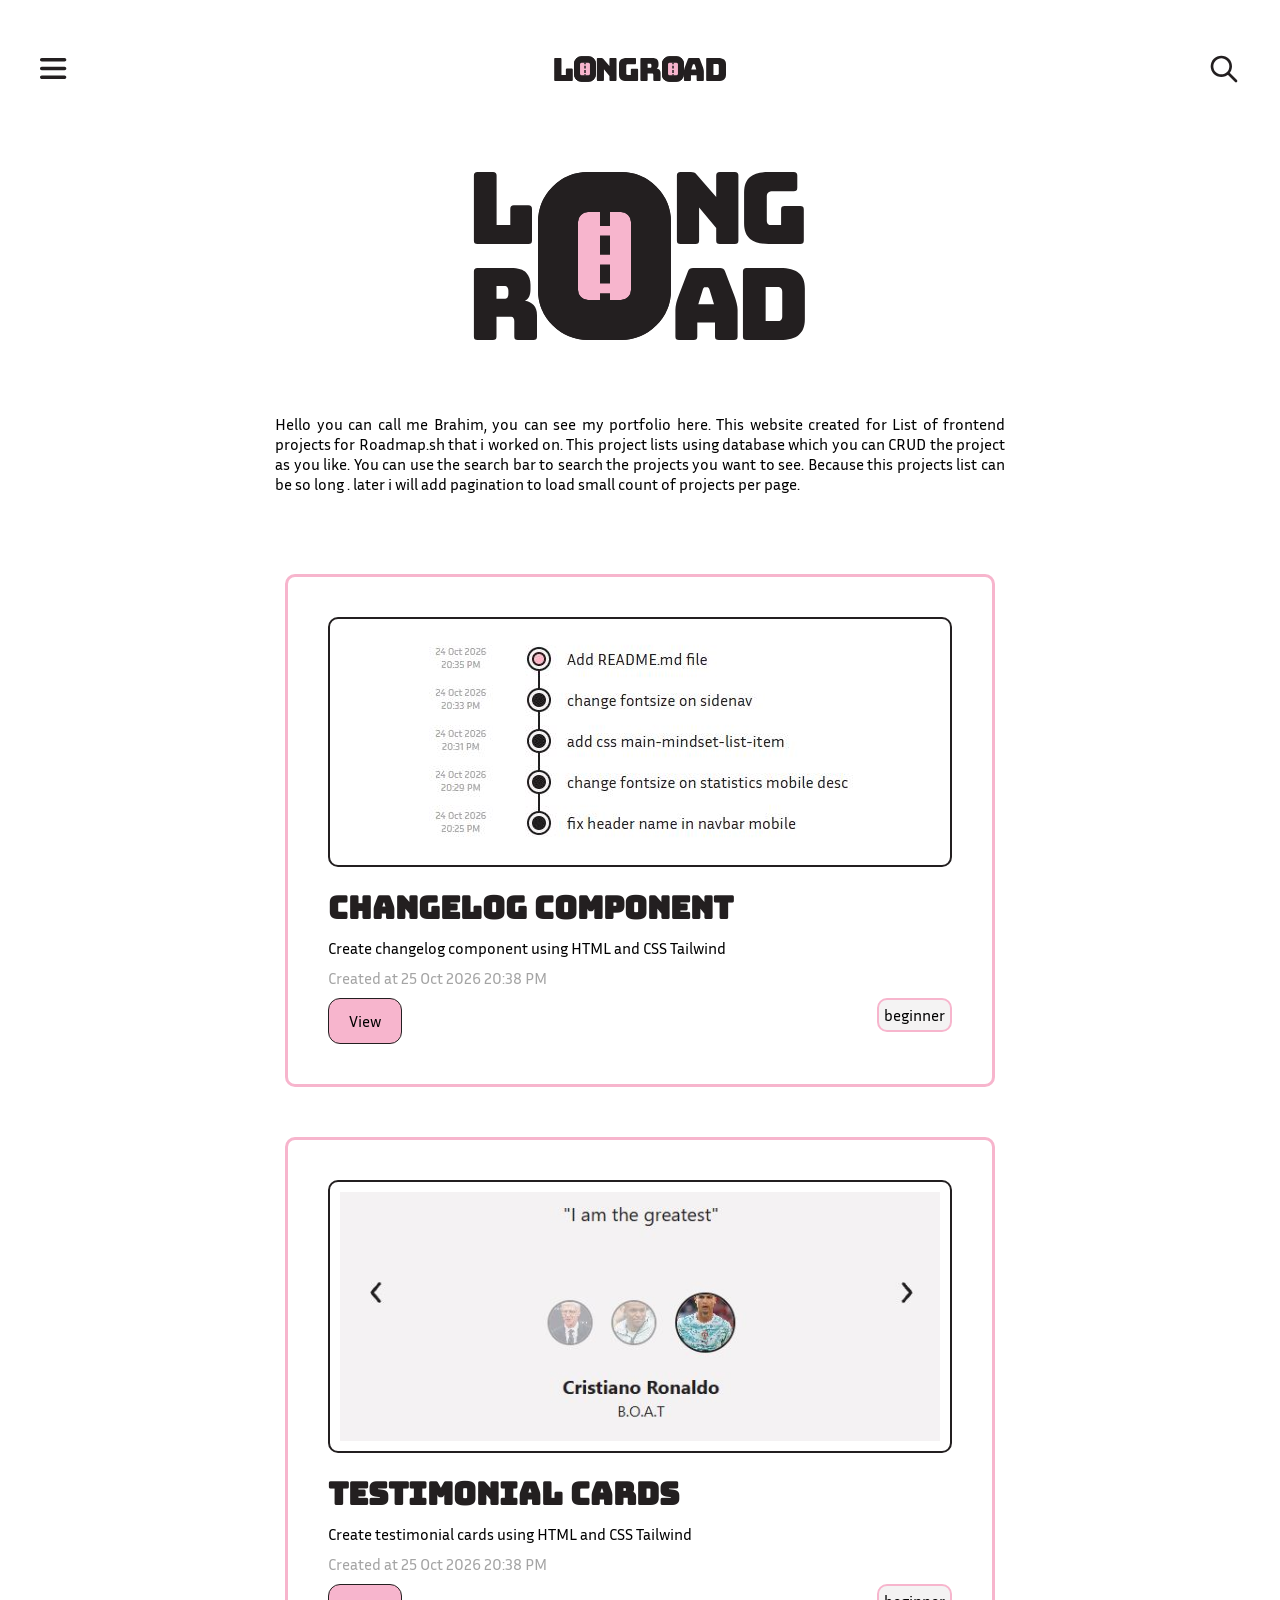
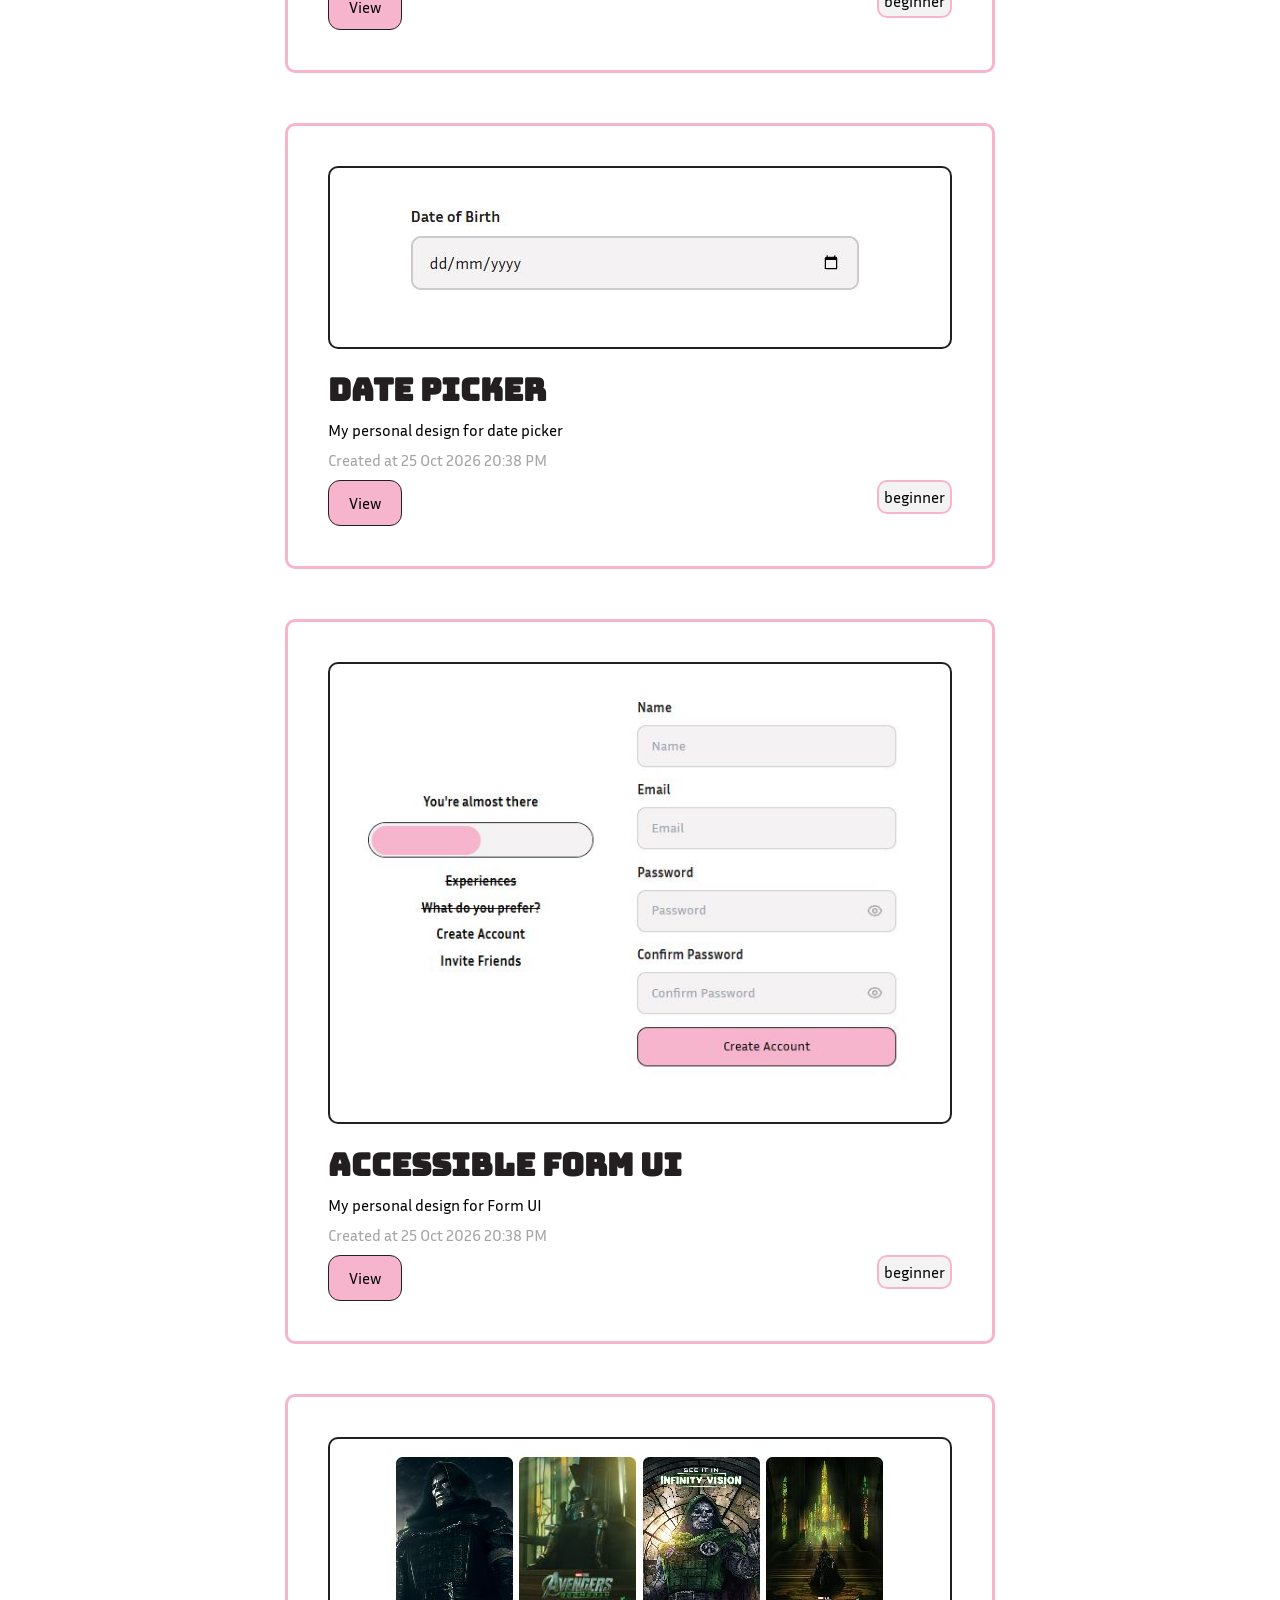
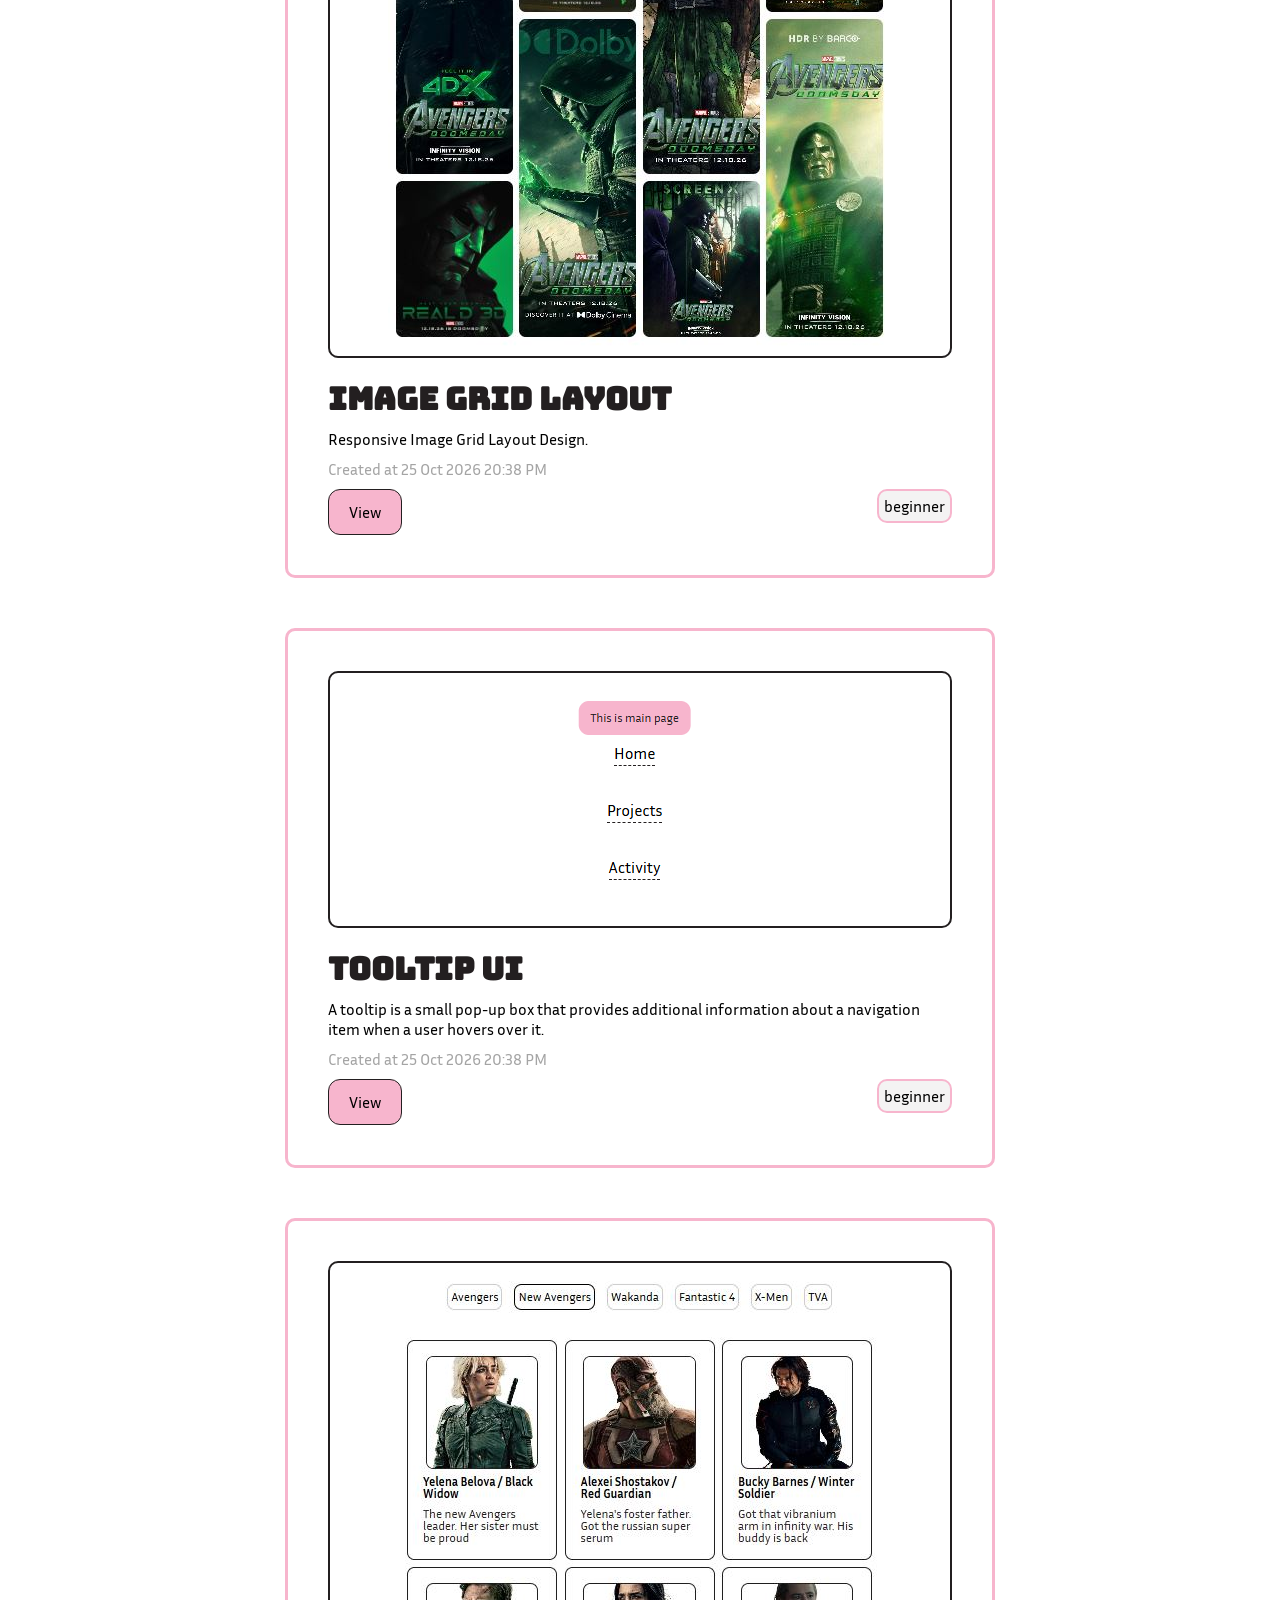
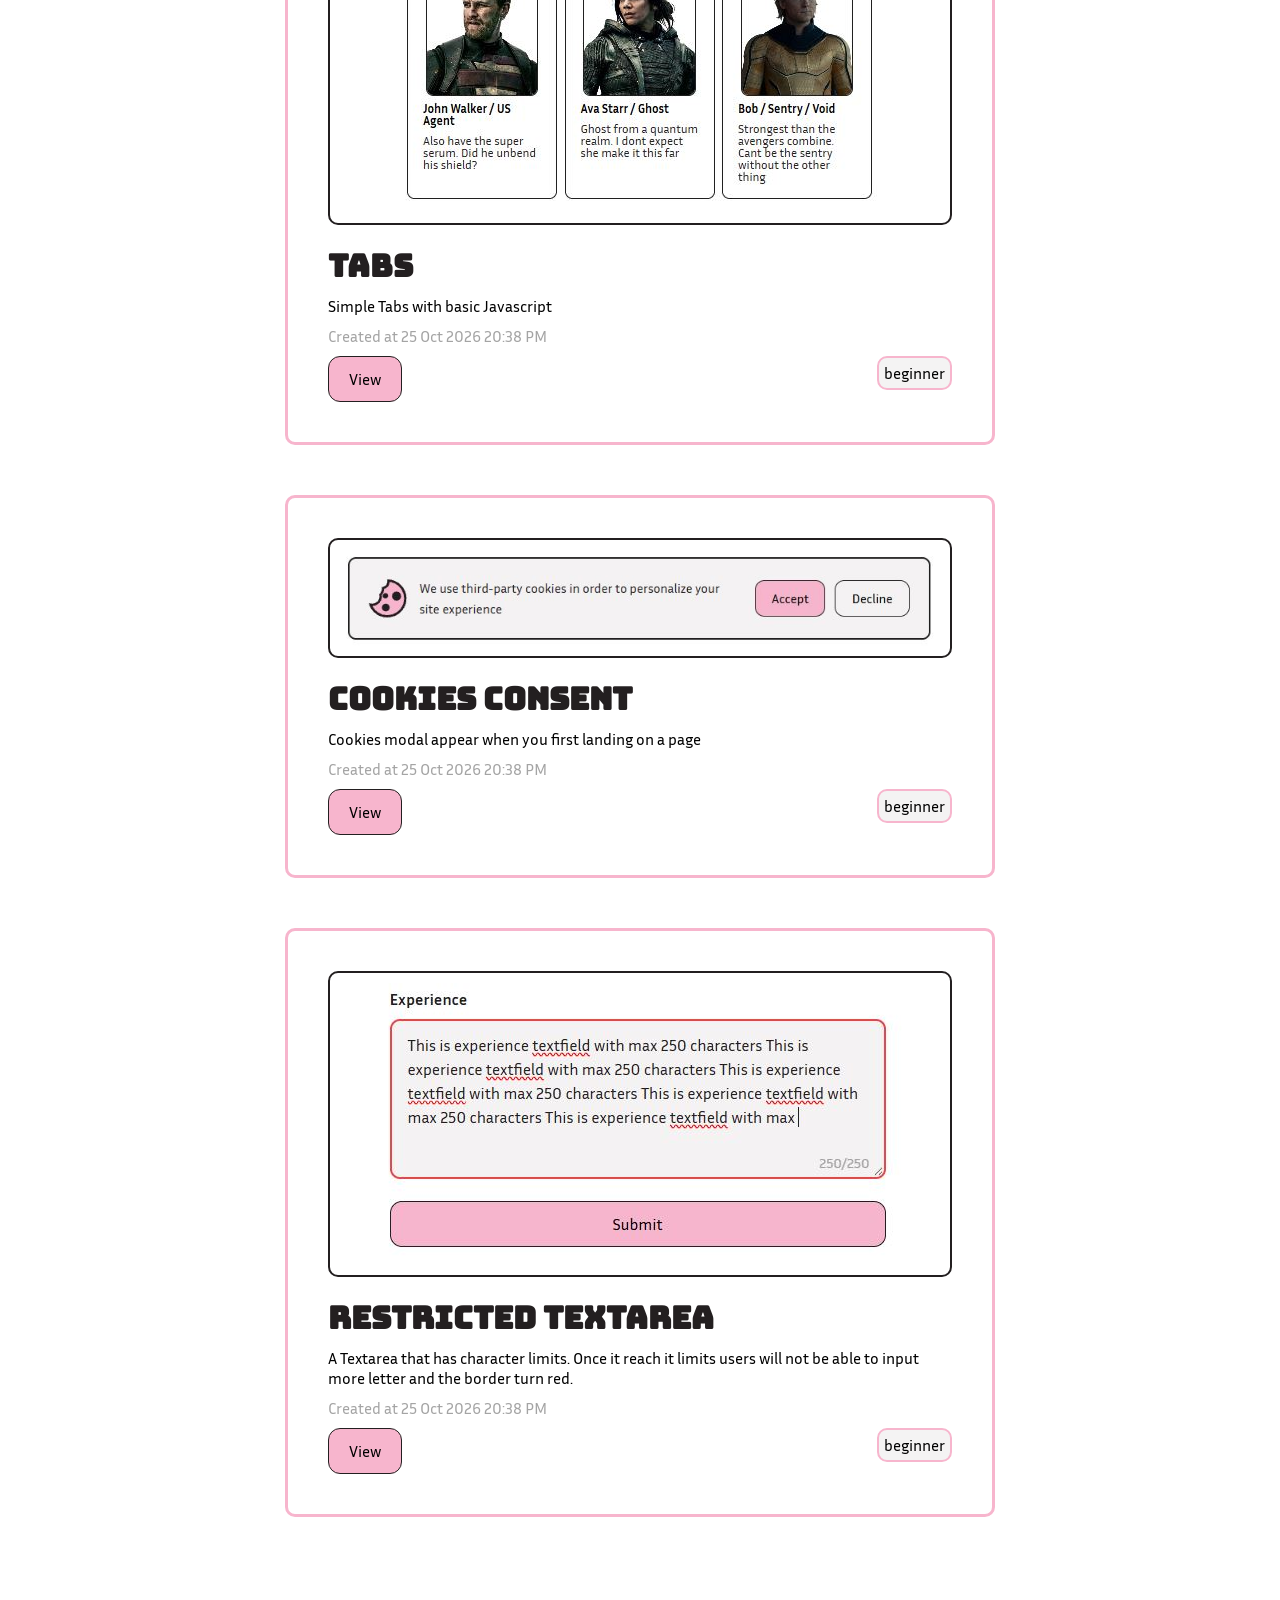
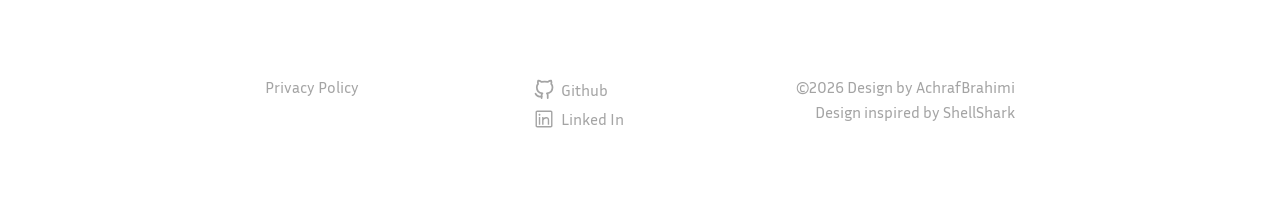
==== index.html @ 7cd58af0 "add text red if reach 250" ====
<!doctype html>
<html lang="en">
  <head>
    <meta charset="UTF-8" />
    <meta name="viewport" content="width=device-width, initial-scale=1.0" />
    <!-- FONT -->
    <link rel="preconnect" href="https://fonts.googleapis.com" />
    <link rel="preconnect" href="https://fonts.gstatic.com" crossorigin />
    <!--BUNGEE-->
    <link href="https://fonts.googleapis.com/css2?family=Bungee&display=swap" rel="stylesheet" />
    <!--INRIA SANS-->
    <link href="https://fonts.googleapis.com/css2?family=Bungee&family=Inria+Sans:ital,wght@0,300;0,400;0,700;1,300;1,400;1,700&display=swap" rel="stylesheet" />
    <!-- STYLE -->
    <link rel="stylesheet" href="/style/index.css" />
    <title>Home</title>
  </head>
  <body>
    <!-- ================ NAVBAR ================ -->
    <header class="navbar-sticky">
      <nav class="navbar" id="navbar">
        <!-- ================ NAV HAMBURGER ================ -->
        <div class="navbar-left">
          <button class="navbar-hamburger" id="navbar-hamburger-btn" aria-label="navbar-hamburger-open">
            <svg width="30" height="22" viewBox="0 0 30 22" fill="none" xmlns="http://www.w3.org/2000/svg">
              <g clip-path="url(#clip0_92_159)">
                <path
                  d="M0 1.75342C0 0.785035 0.785035 0 1.75342 0H24.5479C25.5163 0 26.3014 0.785035 26.3014 1.75342C26.3014 2.72181 25.5163 3.50685 24.5479 3.50685H1.75342C0.785035 3.50685 0 2.72181 0 1.75342ZM0 10.5205C0 9.55216 0.785035 8.76712 1.75343 8.76712H24.5479C25.5163 8.76712 26.3014 9.55216 26.3014 10.5205C26.3014 11.4889 25.5156 12.274 24.5472 12.274C20.4444 12.274 17.6719 12.274 13.1507 12.274H1.75342C0.785034 12.274 0 11.4889 0 10.5205ZM0 19.2877C0 18.3193 0.785035 17.5342 1.75343 17.5342H24.5479C25.5163 17.5342 26.3014 18.3193 26.3014 19.2877C26.3014 20.2561 25.5163 21.0411 24.5479 21.0411H1.75342C0.785034 21.0411 0 20.2561 0 19.2877Z"
                  fill="#231F20"
                />
              </g>
              <defs>
                <clipPath id="clip0_92_159">
                  <rect width="30" height="21.0411" fill="white" />
                </clipPath>
              </defs>
            </svg>
          </button>
        </div>

        <!-- ================ LONGROAD LOGO ================ -->
        <a class="navbar-smalllogo" href="/index.html" aria-label="Back to home">
          <svg class="small-logo" width="176" height="38" viewBox="0 0 176 38" fill="none" xmlns="http://www.w3.org/2000/svg">
            <path
              d="M19.648 31H3.36C2.95467 31 2.656 30.9147 2.464 30.744C2.29333 30.552 2.208 30.2533 2.208 29.848V9.112C2.208 8.70667 2.29333 8.41867 2.464 8.248C2.656 8.056 2.95467 7.96 3.36 7.96H8.32C8.72533 7.96 9.01333 8.056 9.184 8.248C9.376 8.41867 9.472 8.70667 9.472 9.112V24.952H13.856V19.768C13.856 19.3627 13.9413 19.0747 14.112 18.904C14.304 18.712 14.6027 18.616 15.008 18.616H19.648C20.0533 18.616 20.3413 18.712 20.512 18.904C20.704 19.0747 20.8 19.3627 20.8 19.768V29.848C20.8 30.2533 20.704 30.552 20.512 30.744C20.3413 30.9147 20.0533 31 19.648 31ZM42.378 24.952C42.378 25.9333 42.2287 26.8293 41.93 27.64C41.6527 28.4293 41.1407 29.112 40.394 29.688C39.6687 30.2427 38.6553 30.68 37.354 31C36.074 31.32 34.442 31.48 32.458 31.48C30.474 31.48 28.8313 31.32 27.53 31C26.2287 30.68 25.2047 30.2427 24.458 29.688C23.7327 29.112 23.2207 28.4293 22.922 27.64C22.6447 26.8293 22.506 25.9333 22.506 24.952V14.04C22.506 13.0587 22.6447 12.1733 22.922 11.384C23.2207 10.5733 23.7327 9.88 24.458 9.304C25.2047 8.728 26.2287 8.28 27.53 7.96C28.8313 7.64 30.474 7.48 32.458 7.48C34.442 7.48 36.074 7.64 37.354 7.96C38.6553 8.28 39.6687 8.728 40.394 9.304C41.1407 9.88 41.6527 10.5733 41.93 11.384C42.2287 12.1733 42.378 13.0587 42.378 14.04V24.952ZM29.77 23.8C29.77 24.2267 29.93 24.5893 30.25 24.888C30.57 25.1653 31.306 25.304 32.458 25.304C33.61 25.304 34.346 25.1653 34.666 24.888C34.986 24.5893 35.146 24.2267 35.146 23.8V15.192C35.146 14.7867 34.986 14.4453 34.666 14.168C34.346 13.8693 33.61 13.72 32.458 13.72C31.306 13.72 30.57 13.8693 30.25 14.168C29.93 14.4453 29.77 14.7867 29.77 15.192V23.8ZM50.8037 31H46.0037C45.5984 31 45.2998 30.9147 45.1077 30.744C44.9371 30.552 44.8517 30.2533 44.8517 29.848V9.112C44.8517 8.70667 44.9371 8.41867 45.1077 8.248C45.2998 8.056 45.5984 7.96 46.0037 7.96H49.3317C49.7371 7.96 50.0784 8.024 50.3558 8.152C50.6544 8.28 50.9424 8.504 51.2197 8.824L57.4277 15.928V9.112C57.4277 8.70667 57.5131 8.41867 57.6838 8.248C57.8758 8.056 58.1744 7.96 58.5798 7.96H63.3797C63.7851 7.96 64.0731 8.056 64.2438 8.248C64.4358 8.41867 64.5318 8.70667 64.5318 9.112V29.848C64.5318 30.2533 64.4358 30.552 64.2438 30.744C64.0731 30.9147 63.7851 31 63.3797 31H58.5798C58.1744 31 57.8758 30.9147 57.6838 30.744C57.5131 30.552 57.4277 30.2533 57.4277 29.848V25.912L51.9557 19.288V29.848C51.9557 30.2533 51.8597 30.552 51.6677 30.744C51.4971 30.9147 51.2091 31 50.8037 31ZM84.9455 31H74.8655C72.1988 31 70.2148 30.4667 68.9135 29.4C67.6335 28.3333 66.9935 26.6907 66.9935 24.472V14.488C66.9935 12.2693 67.6335 10.6267 68.9135 9.56C70.2148 8.49333 72.1988 7.96 74.8655 7.96H82.8655C83.2708 7.96 83.5588 8.056 83.7295 8.248C83.9215 8.41867 84.0175 8.70667 84.0175 9.112V12.984C84.0175 13.3893 83.9215 13.688 83.7295 13.88C83.5588 14.0507 83.2708 14.136 82.8655 14.136H76.2095C75.5482 14.136 75.0575 14.2747 74.7375 14.552C74.4175 14.808 74.2575 15.2027 74.2575 15.736V23.384C74.2575 23.9173 74.3748 24.312 74.6095 24.568C74.8655 24.824 75.2388 24.952 75.7295 24.952H78.8335V19.96C78.8335 19.5547 78.9188 19.2667 79.0895 19.096C79.2815 18.904 79.5802 18.808 79.9855 18.808H84.9455C85.3508 18.808 85.6388 18.904 85.8095 19.096C86.0015 19.2667 86.0975 19.5547 86.0975 19.96V29.848C86.0975 30.2533 86.0015 30.552 85.8095 30.744C85.6388 30.9147 85.3508 31 84.9455 31ZM95.6338 13.72V17.816H98.0338C98.5884 17.816 98.9617 17.6773 99.1537 17.4C99.3457 17.1013 99.4417 16.7387 99.4417 16.312V15.224C99.4417 14.7973 99.3457 14.4453 99.1537 14.168C98.9617 13.8693 98.5884 13.72 98.0338 13.72H95.6338ZM94.4818 31H89.5537C89.1484 31 88.8497 30.9147 88.6577 30.744C88.4871 30.552 88.4017 30.2533 88.4017 29.848V9.112C88.4017 8.70667 88.4871 8.41867 88.6577 8.248C88.8497 8.056 89.1484 7.96 89.5537 7.96H100.21C102.599 7.96 104.242 8.46133 105.138 9.464C106.055 10.4453 106.514 11.7253 106.514 13.304V14.776C106.514 15.672 106.375 16.44 106.098 17.08C105.842 17.6987 105.383 18.1467 104.722 18.424C105.874 18.552 106.802 19.0213 107.506 19.832C108.231 20.6427 108.594 21.72 108.594 23.064V29.848C108.594 30.2533 108.498 30.552 108.306 30.744C108.135 30.9147 107.847 31 107.442 31H102.482C102.076 31 101.778 30.9147 101.586 30.744C101.415 30.552 101.33 30.2533 101.33 29.848V24.952C101.33 24.4827 101.234 24.1413 101.042 23.928C100.871 23.6933 100.562 23.576 100.114 23.576H95.6338V29.848C95.6338 30.2533 95.5378 30.552 95.3457 30.744C95.1751 30.9147 94.8871 31 94.4818 31ZM129.947 24.952C129.947 25.9333 129.797 26.8293 129.499 27.64C129.221 28.4293 128.709 29.112 127.963 29.688C127.237 30.2427 126.224 30.68 124.923 31C123.643 31.32 122.011 31.48 120.027 31.48C118.043 31.48 116.4 31.32 115.099 31C113.797 30.68 112.773 30.2427 112.027 29.688C111.301 29.112 110.789 28.4293 110.491 27.64C110.213 26.8293 110.075 25.9333 110.075 24.952V14.04C110.075 13.0587 110.213 12.1733 110.491 11.384C110.789 10.5733 111.301 9.88 112.027 9.304C112.773 8.728 113.797 8.28 115.099 7.96C116.4 7.64 118.043 7.48 120.027 7.48C122.011 7.48 123.643 7.64 124.923 7.96C126.224 8.28 127.237 8.728 127.963 9.304C128.709 9.88 129.221 10.5733 129.499 11.384C129.797 12.1733 129.947 13.0587 129.947 14.04V24.952ZM117.339 23.8C117.339 24.2267 117.499 24.5893 117.819 24.888C118.139 25.1653 118.875 25.304 120.027 25.304C121.179 25.304 121.915 25.1653 122.235 24.888C122.555 24.5893 122.715 24.2267 122.715 23.8V15.192C122.715 14.7867 122.555 14.4453 122.235 14.168C121.915 13.8693 121.179 13.72 120.027 13.72C118.875 13.72 118.139 13.8693 117.819 14.168C117.499 14.4453 117.339 14.7867 117.339 15.192V23.8ZM140.772 14.68L139.268 19.544H144.292L142.788 14.68C142.703 14.488 142.607 14.3493 142.5 14.264C142.415 14.1787 142.309 14.136 142.18 14.136H141.38C141.252 14.136 141.135 14.1787 141.028 14.264C140.943 14.3493 140.858 14.488 140.772 14.68ZM138.948 29.848C138.948 30.2533 138.852 30.552 138.66 30.744C138.49 30.9147 138.202 31 137.796 31H133.092C132.687 31 132.388 30.9147 132.196 30.744C132.026 30.552 131.94 30.2533 131.94 29.848V21.4C131.94 20.76 132.036 20.024 132.229 19.192C132.442 18.36 132.762 17.3893 133.188 16.28L135.972 9.016C136.1 8.65333 136.292 8.38667 136.548 8.216C136.826 8.04533 137.178 7.96 137.604 7.96H146.212C146.618 7.96 146.949 8.04533 147.204 8.216C147.482 8.38667 147.684 8.65333 147.812 9.016L150.596 16.28C151.023 17.3893 151.332 18.36 151.524 19.192C151.738 20.024 151.844 20.76 151.844 21.4V29.848C151.844 30.2533 151.748 30.552 151.556 30.744C151.386 30.9147 151.098 31 150.692 31H145.86C145.434 31 145.114 30.9147 144.9 30.744C144.708 30.552 144.612 30.2533 144.612 29.848V25.368H138.948V29.848ZM166.132 31H155.348C154.942 31 154.644 30.9147 154.452 30.744C154.281 30.552 154.195 30.2533 154.195 29.848V9.112C154.195 8.70667 154.281 8.41867 154.452 8.248C154.644 8.056 154.942 7.96 155.348 7.96H166.132C168.798 7.96 170.771 8.49333 172.051 9.56C173.353 10.6267 174.004 12.2693 174.004 14.488V24.472C174.004 26.6907 173.353 28.3333 172.051 29.4C170.771 30.4667 168.798 31 166.132 31ZM161.46 14.072V24.952H165.268C165.78 24.952 166.153 24.824 166.387 24.568C166.644 24.312 166.771 23.9173 166.771 23.384V15.608C166.771 15.0747 166.644 14.6907 166.387 14.456C166.153 14.2 165.78 14.072 165.268 14.072H161.46Z"
              fill="#231F20"
            />
            <path
              d="M29.5188 9.37593H36.4812C38.9727 9.37593 40.9925 11.3957 40.9925 13.8872V24.1128C40.9925 26.6043 38.9727 28.624 36.4812 28.624H29.5188C27.0273 28.624 25.0075 26.6043 25.0075 24.1128V13.8872C25.0075 11.3957 27.0273 9.37593 29.5188 9.37593Z"
              fill="#F7B5CD"
              stroke-width="6.01504"
              stroke="#231F20"
            />
            <defs>
              <clipPath id="small-clip-0"><path d="M30 12.4H36C37.1 12.4 38 13.3 38 14.4V23.6C38 24.7 37.1 25.6 36 25.6H30C28.9 25.6 28 24.7 28 23.6V14.4C28 13.3 28.9 12.4 30 12.4Z" /></clipPath>
            </defs>
            <g clip-path="url(#small-clip-0)">
              <path class="road-motion road-small" d="M33.0075 7V31" stroke-width="1.50376" stroke="#231F20" stroke-dasharray="2.8876 1.4433" />
            </g>
            <path
              d="M29.5188 9.37593H36.4812C38.9727 9.37593 40.9925 11.3957 40.9925 13.8872V24.1128C40.9925 26.6043 38.9727 28.624 36.4812 28.624H29.5188C27.0273 28.624 25.0075 26.6043 25.0075 24.1128V13.8872C25.0075 11.3957 27.0273 9.37593 29.5188 9.37593Z"
              fill="none"
              stroke-width="6.01504"
              stroke="#231F20"
            />
            <path
              d="M117.519 9.37593H124.481C126.973 9.37593 128.992 11.3957 128.992 13.8872V24.1128C128.992 26.6043 126.973 28.624 124.481 28.624H117.519C115.027 28.624 113.008 26.6043 113.008 24.1128V13.8872C113.008 11.3957 115.027 9.37593 117.519 9.37593Z"
              fill="#F7B5CD"
              stroke-width="6.01504"
              stroke="#231F20"
            />
            <defs>
              <clipPath id="small-clip-1"><path d="M118 12.4H124C125.1 12.4 126 13.3 126 14.4V23.6C126 24.7 125.1 25.6 124 25.6H118C116.9 25.6 116 24.7 116 23.6V14.4C116 13.3 116.9 12.4 118 12.4Z" /></clipPath>
            </defs>
            <g clip-path="url(#small-clip-1)">
              <path class="road-motion road-small" d="M121.0075 7V31" stroke-width="1.50376" stroke="#231F20" stroke-dasharray="2.8876 1.4433" />
            </g>
            <path
              d="M117.519 9.37593H124.481C126.973 9.37593 128.992 11.3957 128.992 13.8872V24.1128C128.992 26.6043 126.973 28.624 124.481 28.624H117.519C115.027 28.624 113.008 26.6043 113.008 24.1128V13.8872C113.008 11.3957 115.027 9.37593 117.519 9.37593Z"
              fill="none"
              stroke-width="6.01504"
              stroke="#231F20"
            />
          </svg>
        </a>

        <!-- ================ SEARCH ================ -->
        <div class="navbar-search-container" id="navbar-search-container">
          <input type="text" class="inria navbar-input-search" id="navbar-input-search" placeholder="Search Projects..." />
          <button class="navbar-search" id="navbar-search" aria-label="navbar-search-open">
            <svg width="32" height="32" viewBox="0 0 32 32" fill="none" xmlns="http://www.w3.org/2000/svg">
              <path
                d="M28 28L20 20M4 13.3333C4 14.559 4.24141 15.7727 4.71046 16.905C5.1795 18.0374 5.86699 19.0663 6.73367 19.933C7.60035 20.7997 8.62925 21.4872 9.76162 21.9562C10.894 22.4253 12.1077 22.6667 13.3333 22.6667C14.559 22.6667 15.7727 22.4253 16.905 21.9562C18.0374 21.4872 19.0663 20.7997 19.933 19.933C20.7997 19.0663 21.4872 18.0374 21.9562 16.905C22.4253 15.7727 22.6667 14.559 22.6667 13.3333C22.6667 12.1077 22.4253 10.894 21.9562 9.76162C21.4872 8.62925 20.7997 7.60035 19.933 6.73367C19.0663 5.86699 18.0374 5.1795 16.905 4.71046C15.7727 4.24141 14.559 4 13.3333 4C12.1077 4 10.894 4.24141 9.76162 4.71046C8.62925 5.1795 7.60035 5.86699 6.73367 6.73367C5.86699 7.60035 5.1795 8.62925 4.71046 9.76162C4.24141 10.894 4 12.1077 4 13.3333Z"
                stroke-width="2.66667"
                stroke-linecap="round"
                stroke-linejoin="round"
                stroke="#231F20"
              />
            </svg>
          </button>
        </div>
      </nav>
    </header>

    <!-- ================ PROJECTS ================ -->
    <main>
      <div class="projects-container">
        <header class="projects-header inria">
          <svg class="big-logo" width="346" height="216" viewBox="0 0 346 216" fill="none" xmlns="http://www.w3.org/2000/svg">
            <path
              d="M61.4 96H10.5C9.23333 96 8.3 95.7333 7.7 95.2C7.16667 94.6 6.9 93.6667 6.9 92.4V27.6C6.9 26.3333 7.16667 25.4333 7.7 24.9C8.3 24.3 9.23333 24 10.5 24H26C27.2667 24 28.1667 24.3 28.7 24.9C29.3 25.4333 29.6 26.3333 29.6 27.6V77.1H43.3V60.9C43.3 59.6333 43.5667 58.7333 44.1 58.2C44.7 57.6 45.6333 57.3 46.9 57.3H61.4C62.6667 57.3 63.5667 57.6 64.1 58.2C64.7 58.7333 65 59.6333 65 60.9V92.4C65 93.6667 64.7 94.6 64.1 95.2C63.5667 95.7333 62.6667 96 61.4 96Z"
              fill="#231F20"
            />
            <path
              d="M29.5 138V150.8H37C38.7333 150.8 39.9 150.367 40.5 149.5C41.1 148.567 41.4 147.433 41.4 146.1V142.7C41.4 141.367 41.1 140.267 40.5 139.4C39.9 138.467 38.7333 138 37 138H29.5ZM25.9 192H10.5C9.23333 192 8.3 191.733 7.7 191.2C7.16667 190.6 6.9 189.667 6.9 188.4V123.6C6.9 122.333 7.16667 121.433 7.7 120.9C8.3 120.3 9.23333 120 10.5 120H43.8C51.2667 120 56.4 121.567 59.2 124.7C62.0667 127.767 63.5 131.767 63.5 136.7V141.3C63.5 144.1 63.0667 146.5 62.2 148.5C61.4 150.433 59.9667 151.833 57.9 152.7C61.5 153.1 64.4 154.567 66.6 157.1C68.8667 159.633 70 163 70 167.2V188.4C70 189.667 69.7 190.6 69.1 191.2C68.5667 191.733 67.6667 192 66.4 192H50.9C49.6333 192 48.7 191.733 48.1 191.2C47.5667 190.6 47.3 189.667 47.3 188.4V173.1C47.3 171.633 47 170.567 46.4 169.9C45.8667 169.167 44.9 168.8 43.5 168.8H29.5V188.4C29.5 189.667 29.2 190.6 28.6 191.2C28.0667 191.733 27.1667 192 25.9 192Z"
              fill="#231F20"
            />
            <path
              d="M228.5 96H213.5C212.233 96 211.3 95.7333 210.7 95.2C210.167 94.6 209.9 93.6667 209.9 92.4V27.6C209.9 26.3333 210.167 25.4333 210.7 24.9C211.3 24.3 212.233 24 213.5 24H223.9C225.167 24 226.233 24.2 227.1 24.6C228.033 25 228.933 25.7 229.8 26.7L249.2 48.9V27.6C249.2 26.3333 249.467 25.4333 250 24.9C250.6 24.3 251.533 24 252.8 24H267.8C269.067 24 269.967 24.3 270.5 24.9C271.1 25.4333 271.4 26.3333 271.4 27.6V92.4C271.4 93.6667 271.1 94.6 270.5 95.2C269.967 95.7333 269.067 96 267.8 96H252.8C251.533 96 250.6 95.7333 250 95.2C249.467 94.6 249.2 93.6667 249.2 92.4V80.1L232.1 59.4V92.4C232.1 93.6667 231.8 94.6 231.2 95.2C230.667 95.7333 229.767 96 228.5 96ZM333.193 96H301.693C293.36 96 287.16 94.3333 283.093 91C279.093 87.6667 277.093 82.5333 277.093 75.6V44.4C277.093 37.4667 279.093 32.3333 283.093 29C287.16 25.6667 293.36 24 301.693 24H326.693C327.96 24 328.86 24.3 329.393 24.9C329.993 25.4333 330.293 26.3333 330.293 27.6V39.7C330.293 40.9667 329.993 41.9 329.393 42.5C328.86 43.0333 327.96 43.3 326.693 43.3H305.893C303.826 43.3 302.293 43.7333 301.293 44.6C300.293 45.4 299.793 46.6333 299.793 48.3V72.2C299.793 73.8667 300.16 75.1 300.893 75.9C301.693 76.7 302.86 77.1 304.393 77.1H314.093V61.5C314.093 60.2333 314.36 59.3333 314.893 58.8C315.493 58.2 316.426 57.9 317.693 57.9H333.193C334.46 57.9 335.36 58.2 335.893 58.8C336.493 59.3333 336.793 60.2333 336.793 61.5V92.4C336.793 93.6667 336.493 94.6 335.893 95.2C335.36 95.7333 334.46 96 333.193 96Z"
              fill="#231F20"
            />
            <path
              d="M236 141L231.3 156.2H247L242.3 141C242.033 140.4 241.733 139.967 241.4 139.7C241.133 139.433 240.8 139.3 240.4 139.3H237.9C237.5 139.3 237.133 139.433 236.8 139.7C236.533 139.967 236.267 140.4 236 141ZM230.3 188.4C230.3 189.667 230 190.6 229.4 191.2C228.867 191.733 227.967 192 226.7 192H212C210.733 192 209.8 191.733 209.2 191.2C208.667 190.6 208.4 189.667 208.4 188.4V162C208.4 160 208.7 157.7 209.3 155.1C209.967 152.5 210.967 149.467 212.3 146L221 123.3C221.4 122.167 222 121.333 222.8 120.8C223.667 120.267 224.767 120 226.1 120H253C254.267 120 255.3 120.267 256.1 120.8C256.967 121.333 257.6 122.167 258 123.3L266.7 146C268.033 149.467 269 152.5 269.6 155.1C270.267 157.7 270.6 160 270.6 162V188.4C270.6 189.667 270.3 190.6 269.7 191.2C269.167 191.733 268.267 192 267 192H251.9C250.567 192 249.567 191.733 248.9 191.2C248.3 190.6 248 189.667 248 188.4V174.4H230.3V188.4ZM313.247 192H279.547C278.28 192 277.347 191.733 276.747 191.2C276.214 190.6 275.947 189.667 275.947 188.4V123.6C275.947 122.333 276.214 121.433 276.747 120.9C277.347 120.3 278.28 120 279.547 120H313.247C321.58 120 327.747 121.667 331.747 125C335.814 128.333 337.847 133.467 337.847 140.4V171.6C337.847 178.533 335.814 183.667 331.747 187C327.747 190.333 321.58 192 313.247 192ZM298.647 139.1V173.1H310.547C312.147 173.1 313.314 172.7 314.047 171.9C314.847 171.1 315.247 169.867 315.247 168.2V143.9C315.247 142.233 314.847 141.033 314.047 140.3C313.314 139.5 312.147 139.1 310.547 139.1H298.647Z"
              fill="#231F20"
            />
            <path d="M121 44H154C170.569 44 184 57.4315 184 74V142C184 158.569 170.569 172 154 172H121C104.431 172 91 158.569 91 142V74C91 57.4315 104.431 44 121 44Z" fill="#F7B5CD" stroke-width="40" stroke="#231F20" />
            <defs>
              <clipPath id="big-road-clip"><path d="M124 64H151C158.18 64 164 69.82 164 77V139C164 146.18 158.18 152 151 152H124C116.82 152 111 146.18 111 139V77C111 69.82 116.82 64 124 64Z" /></clipPath>
            </defs>
            <g clip-path="url(#big-road-clip)">
              <path class="road-motion road-big" d="M138 30V190" stroke-width="10" stroke="#231F20" stroke-dasharray="19.2 9.6" />
            </g>
            <path d="M121 44H154C170.569 44 184 57.4315 184 74V142C184 158.569 170.569 172 154 172H121C104.431 172 91 158.569 91 142V74C91 57.4315 104.431 44 121 44Z" fill="none" stroke-width="40" stroke="#231F20" />
          </svg>
          <p>
            Hello you can call me Brahim, you can see my portfolio here. This website created for List of frontend projects for Roadmap.sh that i worked on. This project lists using database which you can CRUD the project as you like. You
            can use the search bar to search the projects you want to see. Because this projects list can be so long . later i will add pagination to load small count of projects per page.
          </p>
        </header>
        <section class="projects-lists">
          <article class="projects-card">
            <div class="projects-card-img-container">
              <img src="/img/changelog.JPG" alt="Changelog Component" />
            </div>
            <div class="projects-card-desc">
              <div class="projects-card-desc-title bungee">
                <h2>CHANGELOG COMPONENT</h2>
              </div>
              <div class="projects-card-desc-body inria">
                <p>Create changelog component using HTML and CSS Tailwind</p>
              </div>
              <div class="projects-card-desc-createdate inria">
                <span>Created at 25 Oct 2026 20:38 PM</span>
              </div>
              <div class="projects-card-desc-button inria">
                <button class="btn btn-primary" id="projects-btn-view" onclick="changelogPage()">View</button>
                <span class="tag tag-primary">beginner</span>
              </div>
            </div>
          </article>
          <article class="projects-card">
            <div class="projects-card-img-container">
              <img src="/img/testimonial_card.JPG" alt="Testimonial card" />
            </div>
            <div class="projects-card-desc">
              <div class="projects-card-desc-title bungee">
                <h2>TESTIMONIAL CARDS</h2>
              </div>
              <div class="projects-card-desc-body inria">
                <p>Create testimonial cards using HTML and CSS Tailwind</p>
              </div>
              <div class="projects-card-desc-createdate inria">
                <span>Created at 25 Oct 2026 20:38 PM</span>
              </div>
              <div class="projects-card-desc-button inria">
                <button class="btn btn-primary" id="projects-btn-view" onclick="testimonialcardsPage()">View</button>
                <span class="tag tag-primary">beginner</span>
              </div>
            </div>
          </article>
          <article class="projects-card">
            <div class="projects-card-img-container">
              <img src="/img/datepicker.JPG" alt="Date Picker" />
            </div>
            <div class="projects-card-desc">
              <div class="projects-card-desc-title bungee">
                <h2>DATE PICKER</h2>
              </div>
              <div class="projects-card-desc-body inria">
                <p>My personal design for date picker</p>
              </div>
              <div class="projects-card-desc-createdate inria">
                <span>Created at 25 Oct 2026 20:38 PM</span>
              </div>
              <div class="projects-card-desc-button inria">
                <button class="btn btn-primary" id="projects-btn-view" onclick="datepickerPage()">View</button>
                <span class="tag tag-primary">beginner</span>
              </div>
            </div>
          </article>
          <article class="projects-card">
            <div class="projects-card-img-container">
              <img src="/img/formUI.JPG" alt="Form UI" />
            </div>
            <div class="projects-card-desc">
              <div class="projects-card-desc-title bungee">
                <h2>ACCESSIBLE FORM UI</h2>
              </div>
              <div class="projects-card-desc-body inria">
                <p>My personal design for Form UI</p>
              </div>
              <div class="projects-card-desc-createdate inria">
                <span>Created at 25 Oct 2026 20:38 PM</span>
              </div>
              <div class="projects-card-desc-button inria">
                <button class="btn btn-primary" id="projects-btn-view" onclick="formUIPage()">View</button>
                <span class="tag tag-primary">beginner</span>
              </div>
            </div>
          </article>
          <article class="projects-card">
            <div class="projects-card-img-container">
              <img src="/img/imggridlayout.JPG" alt="Form UI" />
            </div>
            <div class="projects-card-desc">
              <div class="projects-card-desc-title bungee">
                <h2>IMAGE GRID LAYOUT</h2>
              </div>
              <div class="projects-card-desc-body inria">
                <p>Responsive Image Grid Layout Design.</p>
              </div>
              <div class="projects-card-desc-createdate inria">
                <span>Created at 25 Oct 2026 20:38 PM</span>
              </div>
              <div class="projects-card-desc-button inria">
                <button class="btn btn-primary" id="projects-btn-view" onclick="imagegridPage()">View</button>
                <span class="tag tag-primary">beginner</span>
              </div>
            </div>
          </article>
          <article class="projects-card">
            <div class="projects-card-img-container">
              <img src="/img/tooltip.png" alt="Form UI" />
            </div>
            <div class="projects-card-desc">
              <div class="projects-card-desc-title bungee">
                <h2>TOOLTIP UI</h2>
              </div>
              <div class="projects-card-desc-body inria">
                <p>A tooltip is a small pop-up box that provides additional information about a navigation item when a user hovers over it.</p>
              </div>
              <div class="projects-card-desc-createdate inria">
                <span>Created at 25 Oct 2026 20:38 PM</span>
              </div>
              <div class="projects-card-desc-button inria">
                <button class="btn btn-primary" id="projects-btn-view" onclick="tooltipPage()">View</button>
                <span class="tag tag-primary">beginner</span>
              </div>
            </div>
          </article>
          <article class="projects-card">
            <div class="projects-card-img-container">
              <img src="img/tabs.JPG" alt="Simple tabs" />
            </div>
            <div class="projects-card-desc">
              <div class="projects-card-desc-title bungee">
                <h2>TABS</h2>
              </div>
              <div class="projects-card-desc-body inria">
                <p>Simple Tabs with basic Javascript</p>
              </div>
              <div class="projects-card-desc-createdate inria">
                <span>Created at 25 Oct 2026 20:38 PM</span>
              </div>
              <div class="projects-card-desc-button inria">
                <button class="btn btn-primary" id="projects-btn-view" onclick="tabsPage()">View</button>
                <span class="tag tag-primary">beginner</span>
              </div>
            </div>
          </article>
          <article class="projects-card">
            <div class="projects-card-img-container">
              <img src="img/cookie.JPG" alt="cookies consent" />
            </div>
            <div class="projects-card-desc">
              <div class="projects-card-desc-title bungee">
                <h2>COOKIES CONSENT</h2>
              </div>
              <div class="projects-card-desc-body inria">
                <p>Cookies modal appear when you first landing on a page</p>
              </div>
              <div class="projects-card-desc-createdate inria">
                <span>Created at 25 Oct 2026 20:38 PM</span>
              </div>
              <div class="projects-card-desc-button inria">
                <button class="btn btn-primary" id="projects-btn-view" onclick="cookiesPage()">View</button>
                <span class="tag tag-primary">beginner</span>
              </div>
            </div>
          </article>
          <article class="projects-card">
            <div class="projects-card-img-container">
              <img src="img/textarea.JPG" alt="Restricted Textarea" />
            </div>
            <div class="projects-card-desc">
              <div class="projects-card-desc-title bungee">
                <h2>RESTRICTED TEXTAREA</h2>
              </div>
              <div class="projects-card-desc-body inria">
                <p>A Textarea that has character limits. Once it reach it limits users will not be able to input more letter and the border turn red.</p>
              </div>
              <div class="projects-card-desc-createdate inria">
                <span>Created at 25 Oct 2026 20:38 PM</span>
              </div>
              <div class="projects-card-desc-button inria">
                <button class="btn btn-primary" id="projects-btn-view" onclick="restrictedtextareaPage()">View</button>
                <span class="tag tag-primary">beginner</span>
              </div>
            </div>
          </article>
        </section>
      </div>
    </main>

    <!-- ================ FOOTER ================ -->
    <footer>
      <div class="footer-container inria">
        <div class="footer-col">
          <a href="#policyModal" class="footer-link" id>Privacy Policy</a>
        </div>
        <nav class="footer-col footer-socials">
          <a href="#" class="footer-link footer-link-icon">
            <svg width="24" height="25" viewBox="0 0 32 33" fill="none" xmlns="http://www.w3.org/2000/svg">
              <path
                d="M20.9443 27.9556V24.6168C20.988 24.062 20.913 23.5044 20.7245 22.9808C20.5359 22.4573 20.2381 21.9799 19.8508 21.5804C23.5037 21.1732 27.3428 19.7888 27.3428 13.4369C27.3425 11.8127 26.7177 10.2507 25.5978 9.07436C26.1281 7.65333 26.0906 6.08262 25.4931 4.68852C25.4931 4.68852 24.1203 4.28134 20.9443 6.41028C18.2778 5.68875 15.4674 5.68875 12.8009 6.41028C9.62492 4.28134 8.25216 4.68852 8.25216 4.68852C7.65464 6.08262 7.61714 7.65333 8.14746 9.07436C7.01916 10.2595 6.39373 11.8355 6.40243 13.4718C6.40243 19.7772 10.2415 21.1616 13.8944 21.6153C13.5117 22.0108 13.2165 22.4825 13.0281 22.9996C12.8397 23.5167 12.7623 24.0677 12.8009 24.6168V27.9556"
                stroke-width="2.32671"
                stroke-linecap="round"
                stroke-linejoin="round"
                stroke="currentColor"
              />
              <path d="M12.8007 25.6289C9.31064 26.7608 6.40226 25.6289 4.65723 22.1388" stroke-width="2.32671" stroke-linecap="round" stroke-linejoin="round" stroke="currentColor" />
            </svg>
            <span>Github</span>
          </a>
          <a href="#" class="footer-link footer-link-icon">
            <svg width="24" height="24" viewBox="0 0 32 32" fill="none" xmlns="http://www.w3.org/2000/svg">
              <path
                d="M25.0982 4.70593C26.3104 4.70593 27.2943 5.68978 27.2943 6.90201V25.0981C27.2943 25.6805 27.0629 26.2391 26.6511 26.651C26.2392 27.0628 25.6806 27.2942 25.0982 27.2942H6.90213C6.3197 27.2942 5.76112 27.0628 5.34927 26.651C4.93743 26.2391 4.70605 25.6805 4.70605 25.0981V6.90201C4.70605 5.68978 5.6899 4.70593 6.90213 4.70593H25.0982ZM6.90213 6.58829C6.81893 6.58829 6.73913 6.62134 6.6803 6.68017C6.62146 6.73901 6.58841 6.81881 6.58841 6.90201V25.0981C6.58841 25.2713 6.72896 25.4118 6.90213 25.4118H25.0982C25.1814 25.4118 25.2612 25.3788 25.32 25.3199C25.3789 25.2611 25.4119 25.1813 25.4119 25.0981V6.90201C25.4119 6.81881 25.3789 6.73901 25.32 6.68017C25.2612 6.62134 25.1814 6.58829 25.0982 6.58829H6.90213ZM10.9806 23.5295H9.09821V13.4902H10.9806V23.5295ZM15.3727 14.7451C16.3716 14.0073 17.7043 13.4902 19.1374 13.4902C20.1037 13.4902 21.0574 13.7814 21.7752 14.4465C22.5081 15.1216 22.9021 16.0929 22.9021 17.255V23.5295H21.0198V17.255C21.0198 16.5346 20.7864 16.0942 20.499 15.8281C20.1978 15.5521 19.7385 15.3726 19.1374 15.3726C18.1122 15.3726 17.1346 15.7616 16.4193 16.3138C15.6701 16.8923 15.3727 17.511 15.3727 17.8824V23.5295H13.4904V13.4902H15.3727V14.7451ZM10.0394 9.09809C10.3722 9.09809 10.6914 9.2303 10.9267 9.46564C11.1621 9.70098 11.2943 10.0202 11.2943 10.353C11.2943 10.6858 11.1621 11.005 10.9267 11.2403C10.6914 11.4757 10.3722 11.6079 10.0394 11.6079C9.70657 11.6079 9.38738 11.4757 9.15204 11.2403C8.9167 11.005 8.78449 10.6858 8.78449 10.353C8.78449 10.0202 8.9167 9.70098 9.15204 9.46564C9.38738 9.2303 9.70657 9.09809 10.0394 9.09809Z"
                fill="currentColor"
              />
            </svg>
            <span>Linked In</span>
          </a>
        </nav>
        <div class="footer-col footer-copyright">
          <span>©2026 Design by AchrafBrahimi</span>
          <span>Design inspired by ShellShark</span>
        </div>
      </div>
    </footer>

    <!--================ PRIVACY POLICY MODAL ================-->
    <dialog class="modal" id="policyModal" aria-labelledby="modalPolicy">
      <div class="modal-content">
        <div class="modal-header">
          <h3 class="modal-title bungee" id="modalPolicy">Privacy Policy</h3>
          <button class="modal-close" aria-label="close modal">
            <svg width="32" height="32" viewBox="0 0 32 32" fill="none" xmlns="http://www.w3.org/2000/svg">
              <path
                d="M15.9999 18.3394L7.81189 26.5274C7.50554 26.8338 7.11564 26.987 6.64218 26.987C6.16873 26.987 5.77882 26.8338 5.47247 26.5274C5.16612 26.2211 5.01294 25.8312 5.01294 25.3577C5.01294 24.8843 5.16612 24.4943 5.47247 24.188L13.6605 16L5.47247 7.81202C5.16612 7.50566 5.01294 7.11576 5.01294 6.6423C5.01294 6.16885 5.16612 5.77894 5.47247 5.47259C5.77882 5.16624 6.16873 5.01306 6.64218 5.01306C7.11564 5.01306 7.50554 5.16624 7.81189 5.47259L15.9999 13.6606L24.1879 5.47259C24.4942 5.16624 24.8841 5.01306 25.3576 5.01306C25.831 5.01306 26.2209 5.16624 26.5273 5.47259C26.8337 5.77894 26.9868 6.16885 26.9868 6.6423C26.9868 7.11576 26.8337 7.50566 26.5273 7.81202L18.3393 16L26.5273 24.188C26.8337 24.4943 26.9868 24.8843 26.9868 25.3577C26.9868 25.8312 26.8337 26.2211 26.5273 26.5274C26.2209 26.8338 25.831 26.987 25.3576 26.987C24.8841 26.987 24.4942 26.8338 24.1879 26.5274L15.9999 18.3394Z"
                fill="#231F20"
              />
            </svg>
          </button>
        </div>
        <div class="modal-body inria">
          <p>
            This portfolio collects no personal data beyond what you choose to send by email. Messages you send are used solely to respond to your inquiry and are never shared with third parties. No tracking cookies, no analytics profiles,
            no newsletters you did not ask for.
          </p>
        </div>
      </div>
    </dialog>

    <!-- ================ SIDE NAVBAR ================ -->
    <div class="menuOverlay" id="menuOverlay"></div>

    <nav class="navbar-inner-sidenav" id="navbar-inner-sidenav" aria-label="Main-Navigation">
      <button class="navbar-inner-sidenav-closebtn" id="navbar-inner-sidenav-closebtn">
        <svg width="32" height="32" viewBox="0 0 32 32" fill="none" xmlns="http://www.w3.org/2000/svg">
          <path
            d="M16.0001 18.3394L7.81214 26.5274C7.50579 26.8338 7.11588 26.9869 6.64243 26.9869C6.16897 26.9869 5.77907 26.8338 5.47271 26.5274C5.16636 26.2211 5.01318 25.8312 5.01318 25.3577C5.01318 24.8843 5.16636 24.4943 5.47271 24.188L13.6607 16L5.47271 7.81201C5.16636 7.50566 5.01318 7.11576 5.01318 6.6423C5.01318 6.16885 5.16636 5.77894 5.47271 5.47259C5.77907 5.16623 6.16897 5.01306 6.64243 5.01306C7.11588 5.01306 7.50579 5.16623 7.81214 5.47259L16.0001 13.6606L24.1881 5.47259C24.4945 5.16623 24.8844 5.01306 25.3578 5.01306C25.8313 5.01306 26.2212 5.16623 26.5275 5.47259C26.8339 5.77894 26.9871 6.16885 26.9871 6.6423C26.9871 7.11576 26.8339 7.50566 26.5275 7.81201L18.3396 16L26.5275 24.188C26.8339 24.4943 26.9871 24.8843 26.9871 25.3577C26.9871 25.8312 26.8339 26.2211 26.5275 26.5274C26.2212 26.8338 25.8313 26.9869 25.3578 26.9869C24.8844 26.9869 24.4945 26.8338 24.1881 26.5274L16.0001 18.3394Z"
            fill="#231F20"
          />
        </svg>
      </button>
      <div class="navbar-inner-sidenav-list">
        <div class="navbar-inner-sidenav-menu-item inria">
          <a href="/index.html">
            <svg width="32" height="32" viewBox="0 0 48 48" fill="none" xmlns="http://www.w3.org/2000/svg">
              <path
                d="M20 42V20M20 42H37.2C38.473 42 39.6939 41.4943 40.5941 40.5941C41.4943 39.6939 42 38.473 42 37.2V20M20 42H10.8C9.52696 42 8.30606 41.4943 7.40589 40.5941C6.50571 39.6939 6 38.473 6 37.2V20M20 20V6M20 20H6M20 20H42M20 6H10.8C9.52696 6 8.30606 6.50571 7.40589 7.40589C6.96017 7.85161 6.6066 8.38076 6.36538 8.96312C6.12416 9.54548 6 10.1697 6 10.8V20M20 6H37.2C38.473 6 39.6939 6.50571 40.5941 7.40589C41.4943 8.30606 42 9.52696 42 10.8V20"
                stroke-width="3"
                stroke-miterlimit="10"
                stroke-linecap="round"
                stroke-linejoin="round"
                stroke="black"
              />
            </svg>
            Projects
          </a>
        </div>
        <div class="navbar-inner-sidenav-menu-item inria">
          <a href="/index.html">
            <svg width="32" height="32" viewBox="0 0 48 48" fill="none" xmlns="http://www.w3.org/2000/svg">
              <path d="M6 24H14L20 40L28 8.00002L34 24H42" stroke-width="4" stroke-linecap="round" stroke-linejoin="round" stroke="black" />
            </svg>
            Activity
          </a>
        </div>
      </div>
    </nav>

    <a href=""></a>

    <script>
      //================ PRIVACY POLICY MODAL POP UP ================
      document.addEventListener("DOMContentLoaded", () => {
        const modal = document.getElementById("policyModal");
        const closeBtn = modal.querySelector(".modal-close");

        document.querySelectorAll('a[href="#policyModal"]').forEach((link) => {
          link.addEventListener("click", (e) => {
            e.preventDefault();
            modal.showModal();
            document.body.classList.add("modal-open");
          });
        });

        const closeModal = () => {
          modal.classList.add("closing");

          setTimeout(() => {
            modal.close();
            modal.classList.remove("closing");
            document.body.classList.remove("modal-open");
          }, 200);
        };

        closeBtn.addEventListener("click", closeModal);

        modal.addEventListener("click", (e) => {
          if (e.target === modal) {
            closeModal();
          }
        });

        modal.addEventListener("cancel", (e) => {
          e.preventDefault();
          closeModal();
        });
      });

      // ================ OPEN SIDE NAVBAR ================
      document.addEventListener("DOMContentLoaded", () => {
        const hamburgerBtn = document.getElementById("navbar-hamburger-btn");
        const closeBtn = document.querySelector(".navbar-inner-sidenav-closebtn");
        const sidenav = document.getElementById("navbar-inner-sidenav");
        const overlay = document.getElementById("menuOverlay");

        function openMenu() {
          sidenav.classList.add("is-open");
          if (overlay) overlay.classList.add("is-open");
          document.body.classList.add("menu-open");
        }

        function closeMenu() {
          sidenav.classList.remove("is-open");
          if (overlay) overlay.classList.remove("is-open");
          document.body.classList.remove("menu-open");
        }

        // Close navbar when click outside
        hamburgerBtn.addEventListener("click", openMenu);
        closeBtn.addEventListener("click", closeMenu);

        if (overlay) {
          overlay.addEventListener("click", closeMenu);
        }

        // Close navbar when zoom out
        window.addEventListener("resize", () => {
          if (window.innerWidth > 1100) {
            closeMenu();
          }
        });
      });

      // ================ OPEN SEARCH BAR ================
      document.addEventListener("DOMContentLoaded", () => {
        const searchContainer = document.getElementById("navbar-search-container");
        const navbarSearch = document.getElementById("navbar-search");
        const navbarInputSearch = document.getElementById("navbar-input-search");
        const navbar = document.getElementById("navbar");

        navbarSearch.addEventListener("click", (e) => {
          e.preventDefault();
          searchContainer.classList.toggle("active");

          navbar.classList.toggle("search-active");

          if (searchContainer.classList.contains("active")) {
            setTimeout(() => navbarInputSearch.focus(), 300);
          } else {
            navbarInputSearch.blur();
          }
        });

        document.addEventListener("click", (e) => {
          if (!searchContainer.contains(e.target)) {
            searchContainer.classList.remove("active");
            navbar.classList.remove("search-active");
          }
        });
      });

      // ================ PATH TO OTHER PAGE ================
      function changelogPage() {
        window.location.href = "/projects/01_CHANGELOG_COMPONENT/changelog.html";
      }

      function testimonialcardsPage() {
        window.location.href = "/projects/02_TESTIMONIAL_CARDS/testimonial_cards.html";
      }

      function datepickerPage() {
        window.location.href = "/projects/03_DATE_PICKER/datepicker.html";
      }

      function formUIPage() {
        window.location.href = "/projects/04_ACCESSIBLE_FORM_UI/formui.html";
      }

      function imagegridPage() {
        window.location.href = "/projects/05_IMAGE_GRID/imagegrid.html";
      }

      function tooltipPage() {
        window.location.href = "/projects/06_TOOLTIP_UI/tooltip.html";
      }

      function tabsPage() {
        window.location.href = "/projects/07_TABS/tabs.html";
      }

      function cookiesPage() {
        window.location.href = "/projects/08_COOKIES_CONSENT/cookies.html";
      }

      function restrictedtextareaPage() {
        window.location.href = "/projects/09_RESTRICTED_TEXTAREA/restricted_textarea.html";
      }
    </script>
  </body>
</html>
---- style/index.css ----
* {
  margin: 0;
  padding: 0;
  box-sizing: border-box;
}

html {
  -webkit-text-size-adjust: 100%;
  scroll-behavior: smooth;
}

body {
  padding: 40px;
  -webkit-font-smoothing: antialiased;
  -moz-osx-font-smoothing: grayscale;
  text-rendering: optimizeLegibility;
  background: #ffffff;
}

img,
picture,
video,
canvas,
svg {
  display: block;
  max-width: 100%;
  height: auto;
}

input,
button,
textarea,
select {
  font: inherit;
  color: inherit;
}

button {
  background: none;
  border: none;
  cursor: pointer;
}

a {
  text-decoration: none;
  color: inherit;
}

ul,
ol {
  list-style: none;
}

table {
  border-collapse: collapse;
  border-spacing: 0;
}

textarea {
  resize: vertical;
}

nav,
main,
footer {
  display: block;
  margin: 0;
  padding: 0;
}

.inria {
  font-family: "Inria Sans", sans-serif;
}

.bungee {
  font-family: "Bungee", sans-serif;
}

.btn {
  display: inline-flex;
  align-items: center;
  justify-content: center;
  width: fit-content;
  height: 46px;
  padding: 10px 20px;
  border-radius: 12px;
  gap: 10px;
}

.btn:hover {
  transform: translateY(-5px);
  transition: transform 0.3s ease;
}

.btn-primary {
  background-color: #f7b5cd;
  border: 1px solid #231f20;
}

.btn-secondary {
  background-color: #231f20;
  border: 1px solid #231f20;
}

.tag {
  display: inline-flex;
  align-items: center;
  justify-content: center;
  width: fit-content;
  height: fit-content;
  padding: 5px 5px;
  border-radius: 10px;
  gap: 10px;
}

.tag-primary {
  border: 2px solid #f7b5cd;
  background-color: #f4f3f3;
}

/*=========== LOGO ANIMATION ===========*/
.road-motion {
  animation: dash-up 0.65s linear infinite;
}
.road-small {
  animation-name: dash-up-small;
}
.road-big {
  animation-name: dash-up-big;
}

.small-logo .road-small {
  animation-duration: 1.2s;
}

.big-logo .road-big {
  animation-duration: 1.2s;
}

@keyframes dash-up-small {
  from {
    stroke-dashoffset: 0;
  }
  to {
    stroke-dashoffset: -4.3309px;
  }
}
@keyframes dash-up-big {
  from {
    stroke-dashoffset: 0;
  }
  to {
    stroke-dashoffset: -28.8px;
  }
}

/*=========== NAVBAR ===========*/
.navbar-sticky {
  position: sticky;
  top: 0;
  z-index: 1000;
  background: #ffffff;
  width: 100%;
}

.navbar {
  position: relative;
  padding: 10px 0px 10px 0px;
  height: 58px;
  display: flex;
  flex-direction: row;
  justify-content: space-between;
  align-items: center;
}

.navbar-hamburger {
  transition:
    opacity 0.3s ease,
    visibility 0.3s ease;
}

.navbar-smalllogo {
  position: absolute;
  left: 50%;
  transform: translateX(-50%);
  display: flex;
  align-items: center;
  transition:
    opacity 0.3s ease,
    visibility 0.3s ease;
}

.navbar-smalllogo img {
  height: 30px;
}

.navbar-hamburger,
.navbar-search {
  display: block;
}

.navbar-inner-sidenav {
  left: -100%;
  padding: 50px 30px;
  gap: 20px;
  display: flex;
  flex-direction: column;
  align-items: flex-end;
  width: 300px;
  height: 100vh;
  background-color: #ffffff;
  position: fixed;
  top: 0;
  box-sizing: border-box;
  left: 0;
  transform: translateX(-100%);
  transition: transform 0.4s cubic-bezier(0.77, 0, 0.175, 1);
  z-index: 9999;
}

.navbar-inner-sidenav.is-open {
  transform: translateX(0);
}

.navbar-inner-sidenav-closebtn {
  background: none;
  border: none;
  padding: 0;
  cursor: pointer;
  margin-bottom: 20px;
}

.navbar-inner-sidenav-list {
  width: 100%;
  display: flex;
  flex-direction: column;
}

.navbar-inner-sidenav-menu-item {
  width: 100%;
  display: flex;
  flex-direction: row;
  align-items: center;
}

.navbar-inner-sidenav-menu-item:hover {
  background-color: rgba(204, 203, 204, 0.65);
}

.navbar-inner-sidenav-menu-item a {
  font-size: 20px;
  padding: 20px 30px;
  display: flex;
  flex-direction: row;
  justify-content: center;
  align-items: center;
  width: 100%;
  border-bottom: 1px solid #231f20;
  gap: 10px;
  box-sizing: border-box;
  text-decoration: none;
}

body.menu-open .navbar-hamburger {
  opacity: 0;
  visibility: hidden;
  pointer-events: none;
  transition-delay: 0s;
}

body.menu-open {
  overflow: hidden !important;
}

.menuOverlay {
  position: fixed;
  top: 0;
  left: 0;
  width: 100vw;
  height: 100vh;
  background: rgba(0, 0, 0, 0.25);
  z-index: 9998;
  opacity: 0;
  visibility: hidden;
  transition:
    opacity 0.3s ease,
    visibility 0.3s ease;
}

.menuOverlay.is-open {
  opacity: 1;
  visibility: visible;
}

.navbar-search-container {
  display: flex;
  align-items: center;
  justify-content: flex-end;
  gap: 8px;
}

.navbar-input-search {
  width: 0;
  padding: 0;
  border: 2px solid #cccbcc;
  background-color: #f3f3f3;
  border-radius: 10px;
  opacity: 0;
  visibility: hidden;
  transition: all 0.3s cubic-bezier(0.4, 0, 0.2, 1);
  font-family: inherit;
  font-size: 16px;
  outline: none;
  font-family: "Inria Sans", sans-serif;
}

.navbar-search-container.active .navbar-input-search {
  width: 200px;
  padding: 8px 16px;
  opacity: 1;
  visibility: visible;
  border: 2px solid #cccbcc;
}

.navbar-search {
  background: none;
  border: none;
  cursor: pointer;
  padding: 0;
  display: flex;
  align-items: center;
  color: #231f20;
  transition: color 0.2s ease;
  z-index: 2;
}

.navbar-search:hover {
  color: #a4a4a4;
}

/*=========== MAIN PROJECT ===========*/
main {
  display: flex;
  justify-content: center;
  align-items: center;
}

.projects-container {
  max-width: 750px;
  width: 100%;
  padding: 50px 10px;
  display: flex;
  flex-direction: column;
  align-items: center;
  justify-content: center;
  gap: 70px;
}

.projects-header {
  display: flex;
  flex-direction: column;
  justify-content: center;
  align-items: center;
  gap: 50px;
  text-align: justify;
}

.projects-lists {
  width: 100%;
  padding: 10px 10px;
  display: flex;
  flex-direction: column;
  justify-content: center;
  align-items: center;
  gap: 50px;
}

.projects-card {
  width: 100%;
  display: flex;
  flex-direction: column;
  align-items: flex-start;
  gap: 20px;
  padding: 40px 40px;
  background-color: rgba(255, 255, 255, 1);
  border: 3px solid #f7b5cd;
  border-radius: 10px;
  transition: background-color 0.3s ease;
}

.projects-card:hover {
  background-color: rgba(204, 203, 204, 0.5);
}

.projects-card-img-container {
  display: flex;
  justify-content: center;
  align-items: center;
  width: 100%;
  padding: 10px;
  border: 2px solid #231f20;
  border-radius: 10px;
  background-color: #ffffff;
}

.projects-card-desc {
  width: 100%;
  display: flex;
  flex-direction: column;
  align-items: flex-start;
  gap: 10px;
}

.projects-card-desc-title {
  color: #231f20;
  font-size: 1.3rem;
}

.projects-card-desc-body {
  font-size: 1rem;
}

.projects-card-desc-createdate {
  font-size: 1rem;
  color: #a4a4a4;
}

.projects-card-desc-button {
  width: 100%;
  display: flex;
  flex-direction: row;
  justify-content: space-between;
}

/*=========== FOOTER ===========*/
footer {
  background-color: #ffffff;
  padding: 40px 20px;
  margin-top: 60px;
}

.footer-container {
  max-width: 750px;
  width: 100%;
  margin: 0 auto;
  display: flex;
  justify-content: space-between;
  align-items: flex-start;
  flex-wrap: wrap;
  color: #a4a4a4;
}

.footer-col {
  display: flex;
  flex-direction: column;
  gap: 12px;
}

.footer-link {
  color: #a4a4a4;
  text-decoration: none;
  font-size: 16px;
  transition: color 0.3s ease;
}

.footer-link:hover {
  color: #231f20;
}

.footer-socials {
  display: flex;
  flex-direction: column;
  gap: 5px;
}

.footer-link-icon {
  display: flex;
  align-items: center;
  gap: 5px;
}

.footer-link-icon svg {
  color: #a4a4a4;
  transition: color 0.3s ease;
}

.footer-link-icon:hover svg {
  color: #231f20;
}

.footer-copyright {
  display: flex;
  flex-direction: column;
  text-align: right;
  font-size: 16px;
  gap: 5px;
}

/*=========== PRIVACY POLICY MODAL ===========*/
.modal {
  border: none;
  background: transparent;
  padding: 0;
  margin: auto;
  width: 100%;
  max-width: 520px;
  overflow: visible;
}

.modal::backdrop {
  background-color: rgba(0, 0, 0, 0.4);
  backdrop-filter: blur(3px);
}

.modal-content {
  display: flex;
  flex-direction: column;
  gap: 20px;
  width: 100%;
  padding: 40px;
  border: 3px solid #231f20;
  border-radius: 10px;
  background-color: #ffffff;
  box-sizing: border-box;
}

.modal-header {
  display: flex;
  flex-direction: row;
  justify-content: space-between;
  align-items: center;
  width: 100%;
}

.modal-title {
  font-size: 2rem;
  margin: 0;
}

.modal-close {
  background: none;
  border: none;
  padding: 0;
  cursor: pointer;
  display: flex;
  align-items: center;
  transition: transform 0.2s ease;
}

.modal-close:hover {
  transform: scale(1.1) rotate(90deg);
}

.modal-body {
  width: 100%;
  font-size: 1rem;
  line-height: 1.6;
}

.modal-body p {
  margin: 0;
}

body.modal-open {
  overflow: hidden;
}

.modal[open] {
  animation: fadeIn 0.3s ease forwards;
}

.modal[open] .modal-content {
  animation: slideUp 0.3s cubic-bezier(0.175, 0.885, 0.32, 1.275) forwards;
}

.modal[closing] {
  animation: fadeOut 0.2s ease forwards;
}

.modal[closing] .modal-content {
  animation: slideDown 0.2s ease forwards;
}

@keyframes fadeIn {
  from {
    opacity: 0;
  }
  to {
    opacity: 1;
  }
}

@keyframes fadeOut {
  from {
    opacity: 1;
  }
  to {
    opacity: 0;
  }
}

@keyframes slideUp {
  from {
    transform: translateY(30px) scale(0.95);
    opacity: 0;
  }
  to {
    transform: translateY(0) scale(1);
    opacity: 1;
  }
}

@keyframes slideDown {
  from {
    transform: translateY(0) scale(1);
    opacity: 1;
  }
  to {
    transform: translateY(20px) scale(0.95);
    opacity: 0;
  }
}

/*=========== RESPONSIVE PHONE ===========*/
@media (max-width: 480px) {
  body {
    padding: 20px 15px;
  }

  .navbar-search-container.active .navbar-input-search {
    width: 140px;
  }

  .navbar-search-container.active .navbar-input-search {
    width: 150px;
  }

  #navbar.search-active .navbar-smalllogo {
    opacity: 0;
    visibility: hidden;
  }

  main {
    align-items: flex-start;
  }

  .projects-container {
    width: 100%;
    padding: 20px 0;
    gap: 40px;
  }

  .projects-header {
    gap: 25px;
    text-align: center;
  }

  .projects-header img {
    max-width: 100px;
  }

  .projects-card {
    padding: 20px;
    gap: 15px;
  }

  .projects-card-img-container {
    padding: 5px;
  }

  .projects-card-desc-title {
    font-size: 1.1rem;
  }

  .projects-card-desc-body,
  .projects-card-desc-createdate {
    font-size: 0.85rem;
  }

  .projects-card-desc-button {
    flex-direction: column;
    align-items: flex-start;
    gap: 10px;
  }

  .btn {
    width: 100%;
  }

  .footer-container {
    width: 100%;
    flex-direction: column;
    align-items: center;
    text-align: center;
    gap: 30px;
  }

  .footer-col,
  .footer-copyright {
    align-items: center;
    text-align: center;
  }

  .footer-socials {
    flex-direction: row;
    gap: 15px;
  }

  .modal {
    width: 90%;
  }

  .modal-content {
    padding: 20px;
    gap: 15px;
    border-width: 2px;
  }

  .modal-title {
    font-size: 1.3rem;
  }

  .modal-body {
    font-size: 0.85rem;
    line-height: 1.4;
  }
}

/*=========== RESPONSIVE TABLET ===========*/
@media (max-width: 768px) {
  body {
    padding: 20px 20px;
  }

  .projects-header {
    gap: 25px;
    text-align: center;
  }

  .projects-header p {
    font-size: 0.95rem;
  }

  .projects-header img {
    max-width: 250px;
  }

  .navbar-search-container.active .navbar-input-search {
    width: 150px;
  }

  #navbar.search-active .navbar-smalllogo {
    opacity: 0;
    visibility: hidden;
  }

  .projects-card {
    padding: 25px;
  }

  .footer-container {
    width: 100%;
    flex-direction: column;
    align-items: center;
    text-align: center;
    gap: 30px;
  }

  .footer-col,
  .footer-copyright {
    align-items: center;
    text-align: center;
  }

  .footer-socials {
    flex-direction: row;
    gap: 15px;
  }
}

/*=========== RESPONSIVE NOTEBOOK ===========*/
@media (max-width: 1024px) {
  .navbar-search-container.active .navbar-input-search {
    width: 150px;
  }

  #navbar.search-active .navbar-smalllogo {
    opacity: 0;
    visibility: hidden;
  }
}

/*/*=========== RESPONSIVE DESKTOP ===========*/
@media (max-width: 1280px) {
}
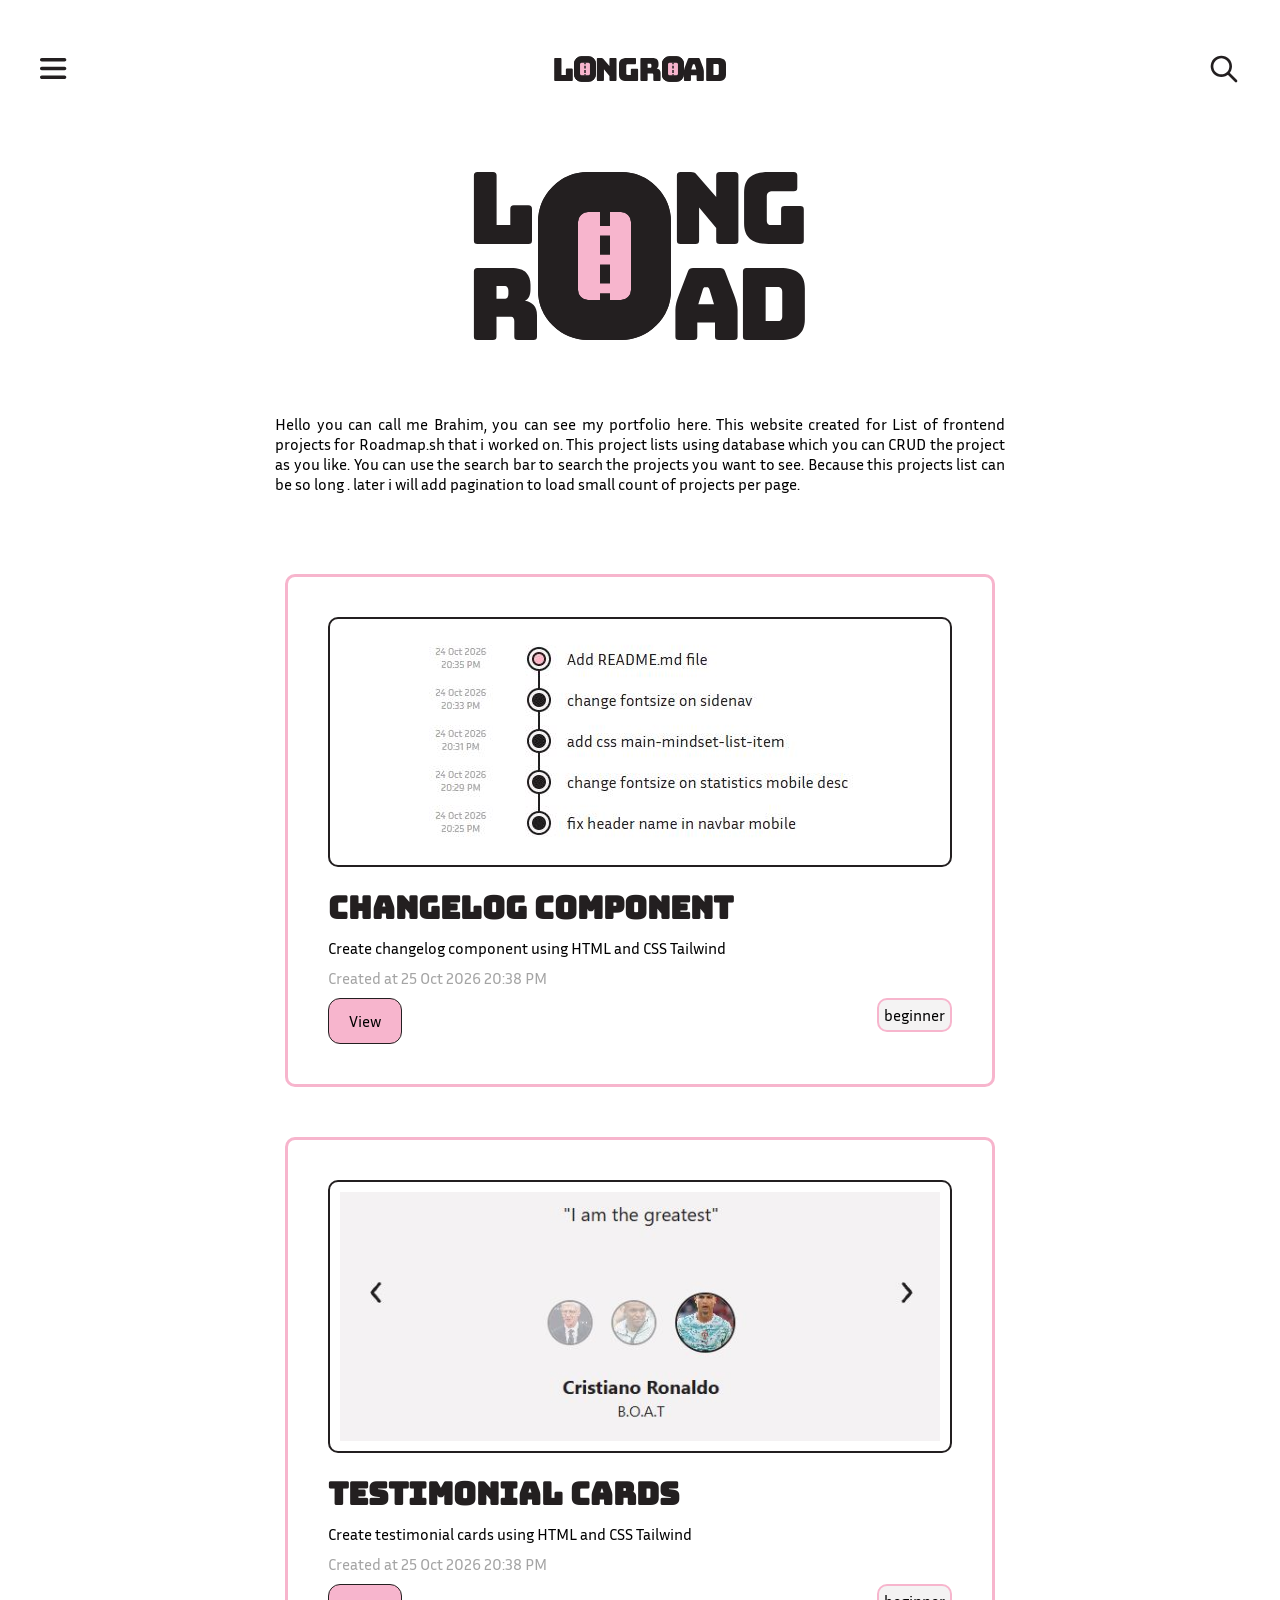
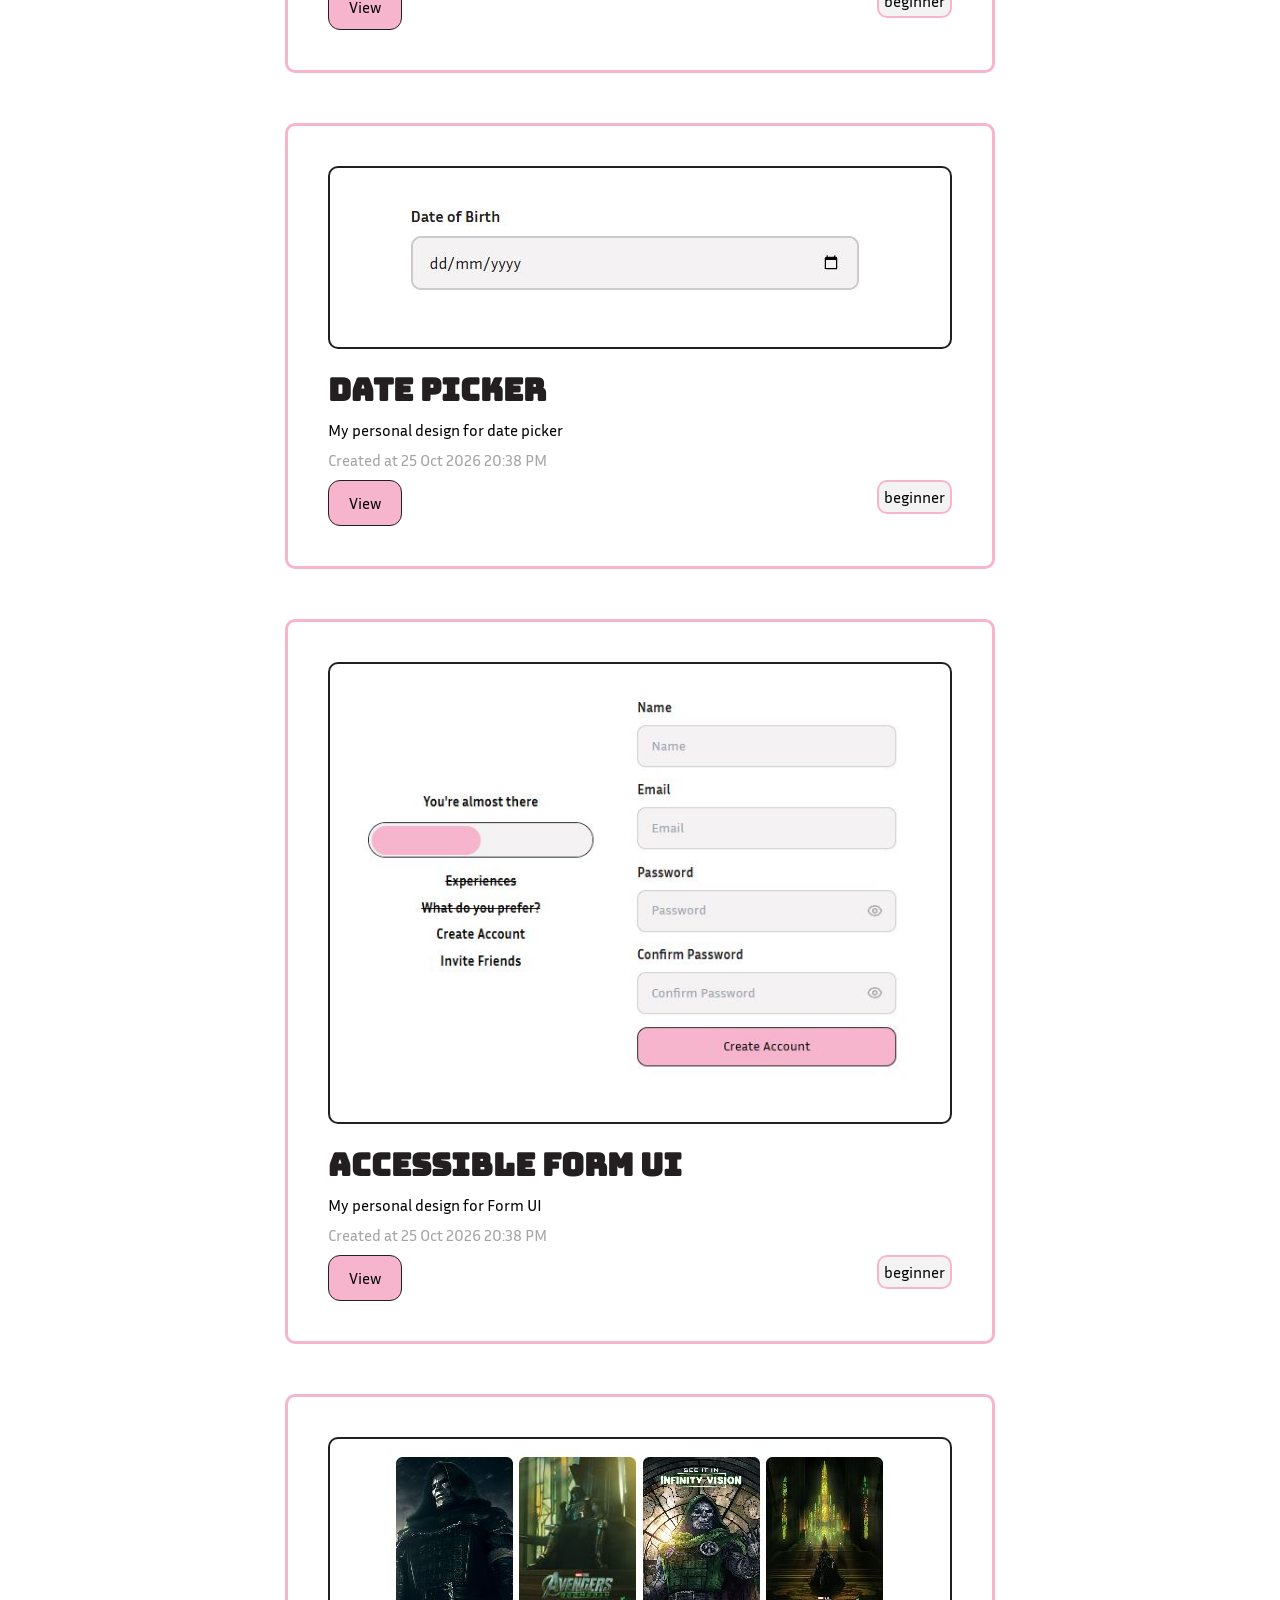
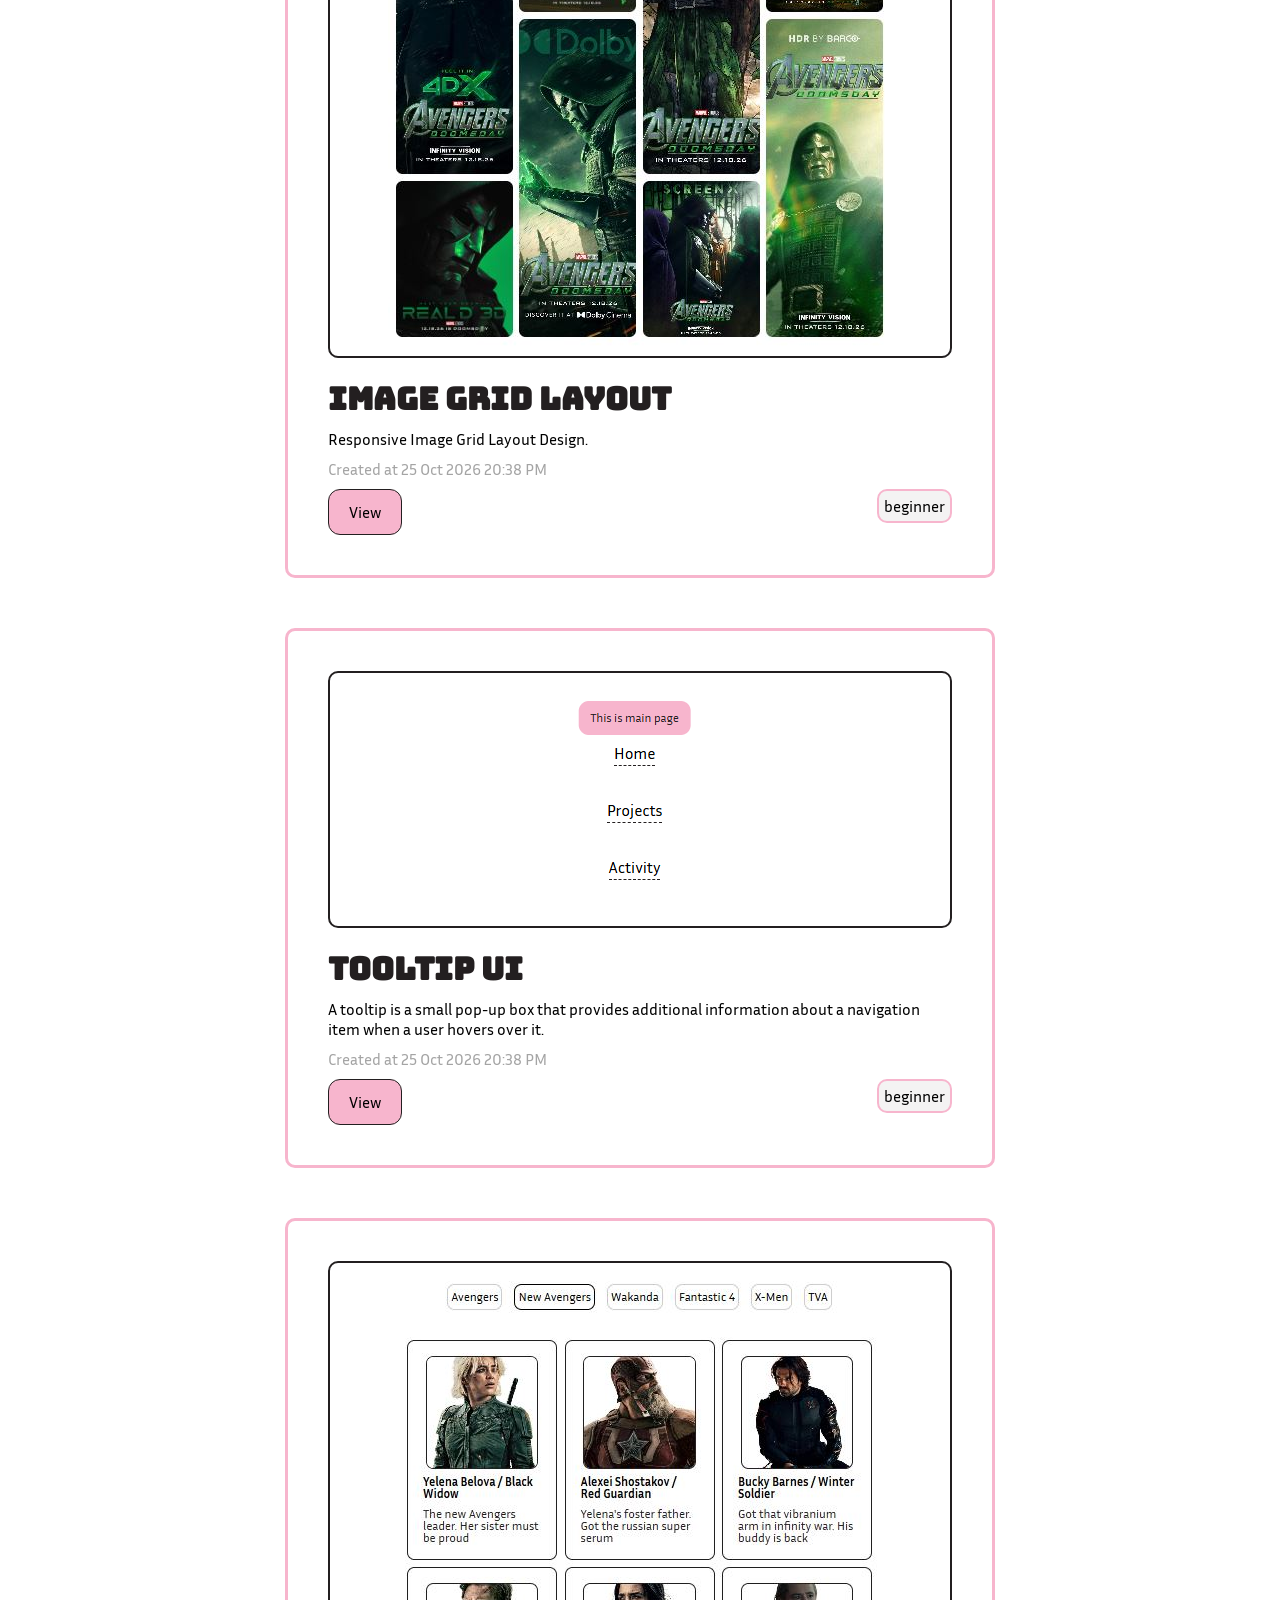
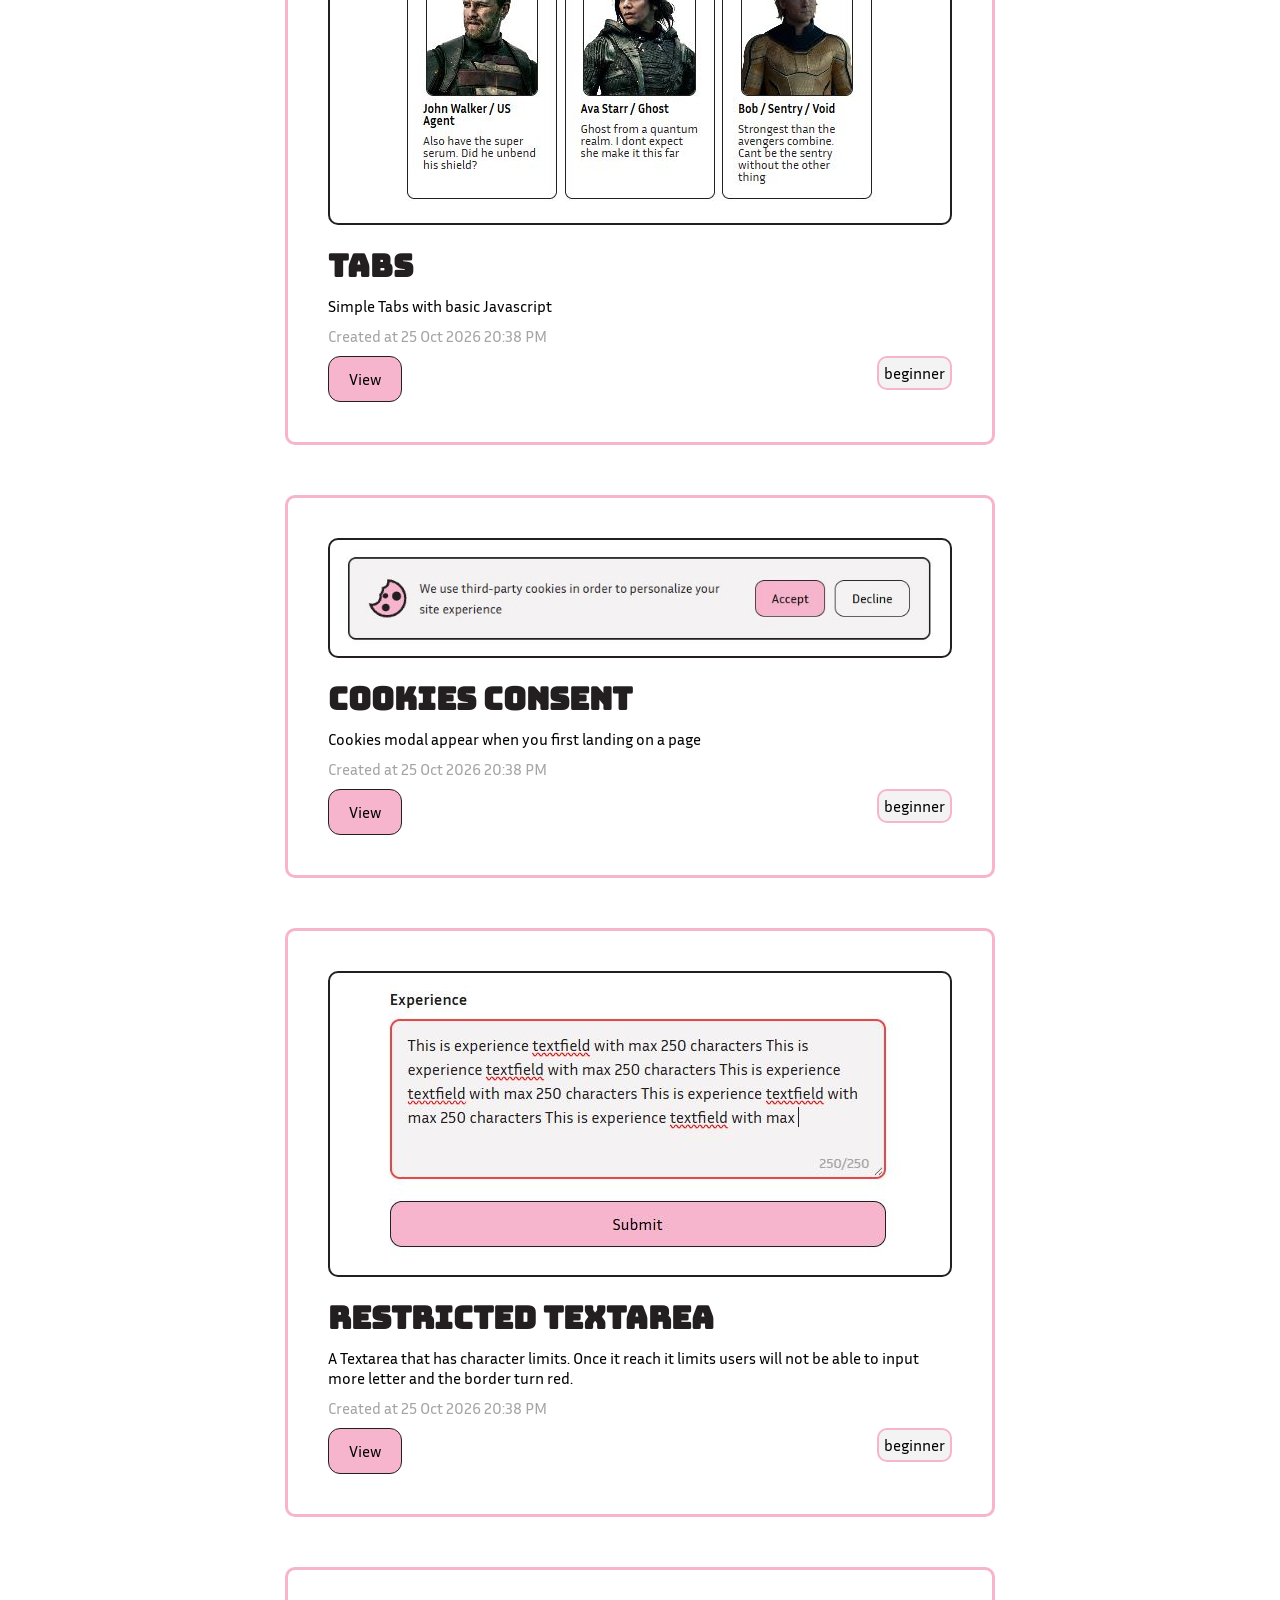
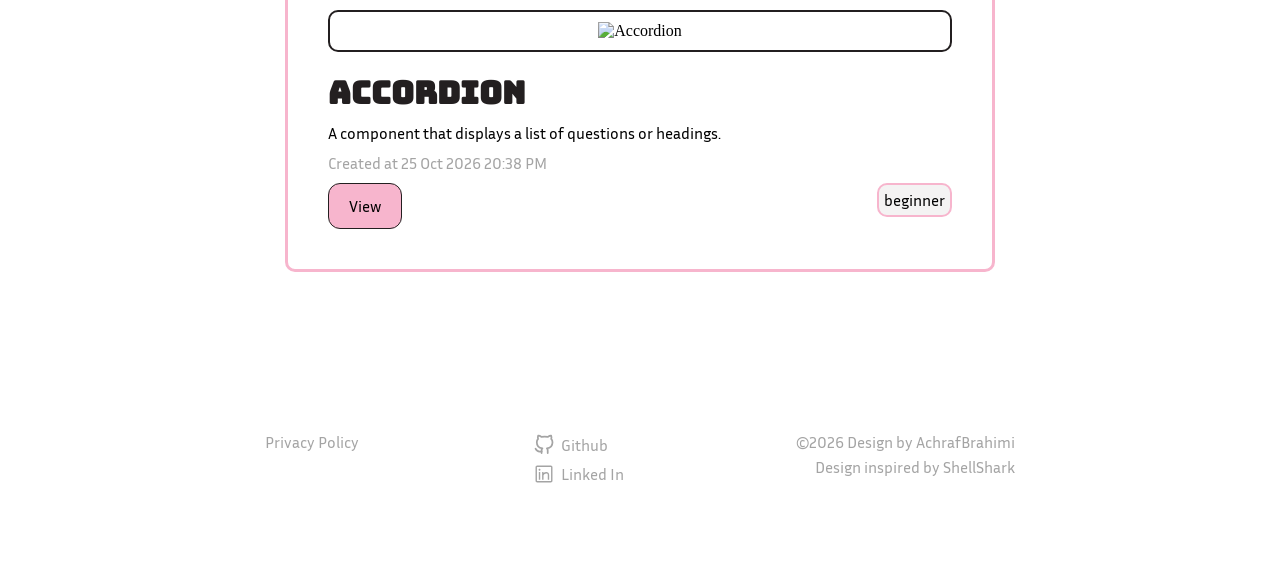
==== commit 95705173: "accordion page setup" ====
--- a/index.html
+++ b/index.html
@@ -317,6 +317,26 @@
               </div>
             </div>
           </article>
+          <article class="projects-card">
+            <div class="projects-card-img-container">
+              <img src="#" alt="Accordion" />
+            </div>
+            <div class="projects-card-desc">
+              <div class="projects-card-desc-title bungee">
+                <h2>ACCORDION</h2>
+              </div>
+              <div class="projects-card-desc-body inria">
+                <p>A component that displays a list of questions or headings.</p>
+              </div>
+              <div class="projects-card-desc-createdate inria">
+                <span>Created at 25 Oct 2026 20:38 PM</span>
+              </div>
+              <div class="projects-card-desc-button inria">
+                <button class="btn btn-primary" id="projects-btn-view" onclick="accordionPage()">View</button>
+                <span class="tag tag-primary">beginner</span>
+              </div>
+            </div>
+          </article>
         </section>
       </div>
     </main>
@@ -559,6 +579,10 @@
       function restrictedtextareaPage() {
         window.location.href = "/projects/09_RESTRICTED_TEXTAREA/restricted_textarea.html";
       }
+
+      function accordionPage() {
+        window.location.href = "/projects/10_ACCORDION/accordion.html";
+      }
     </script>
   </body>
 </html>
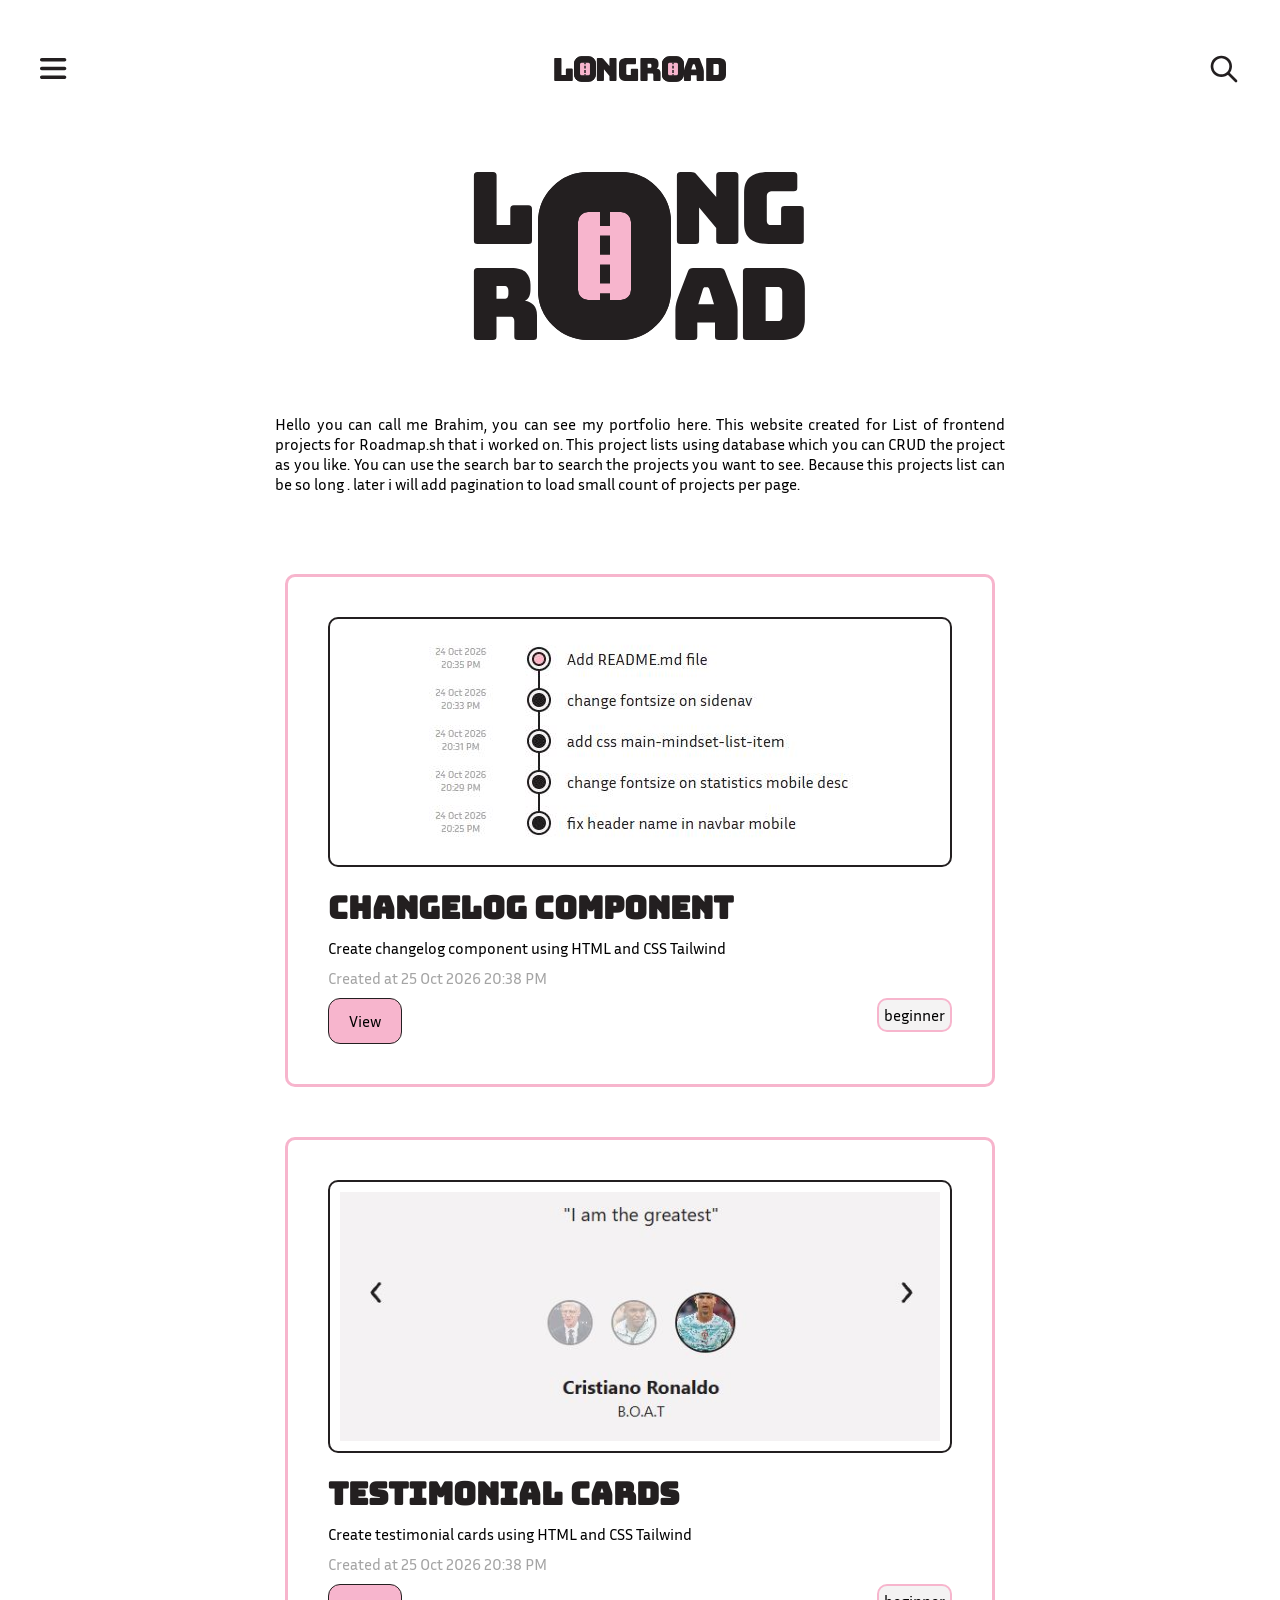
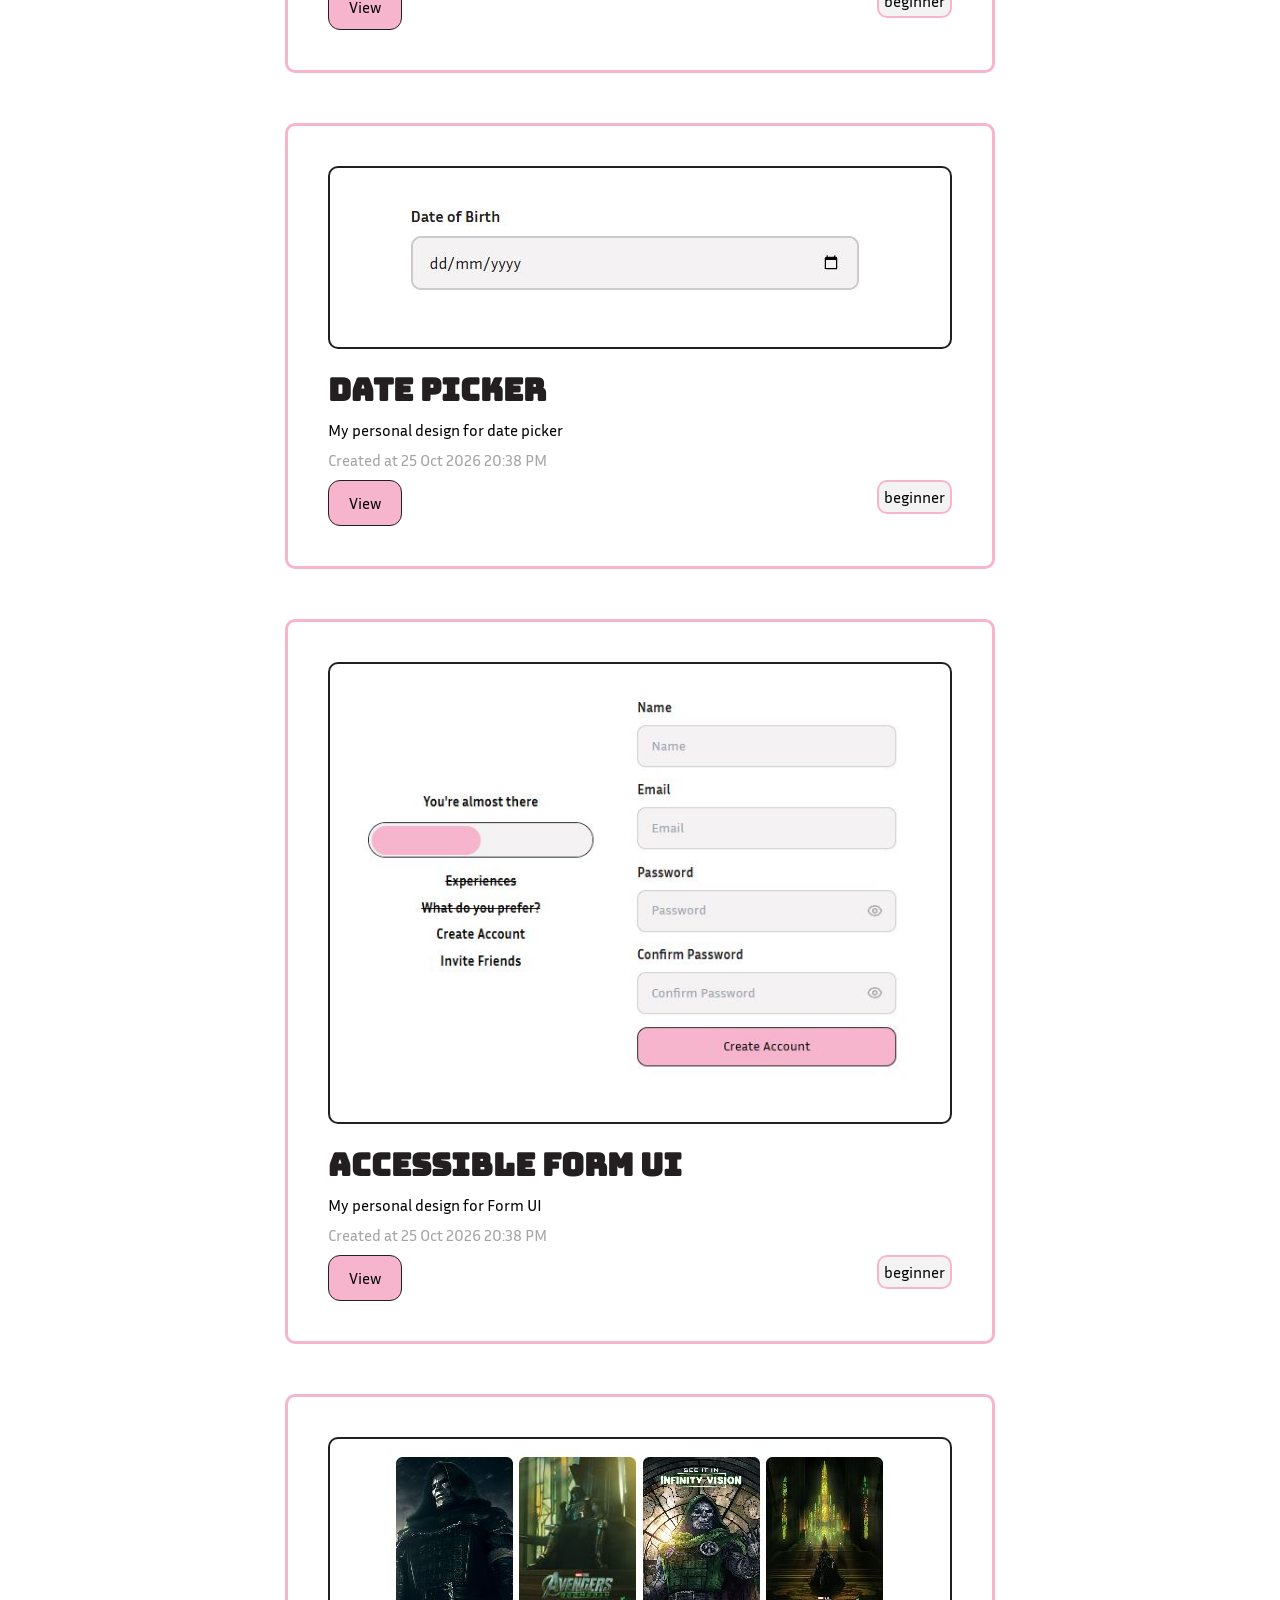
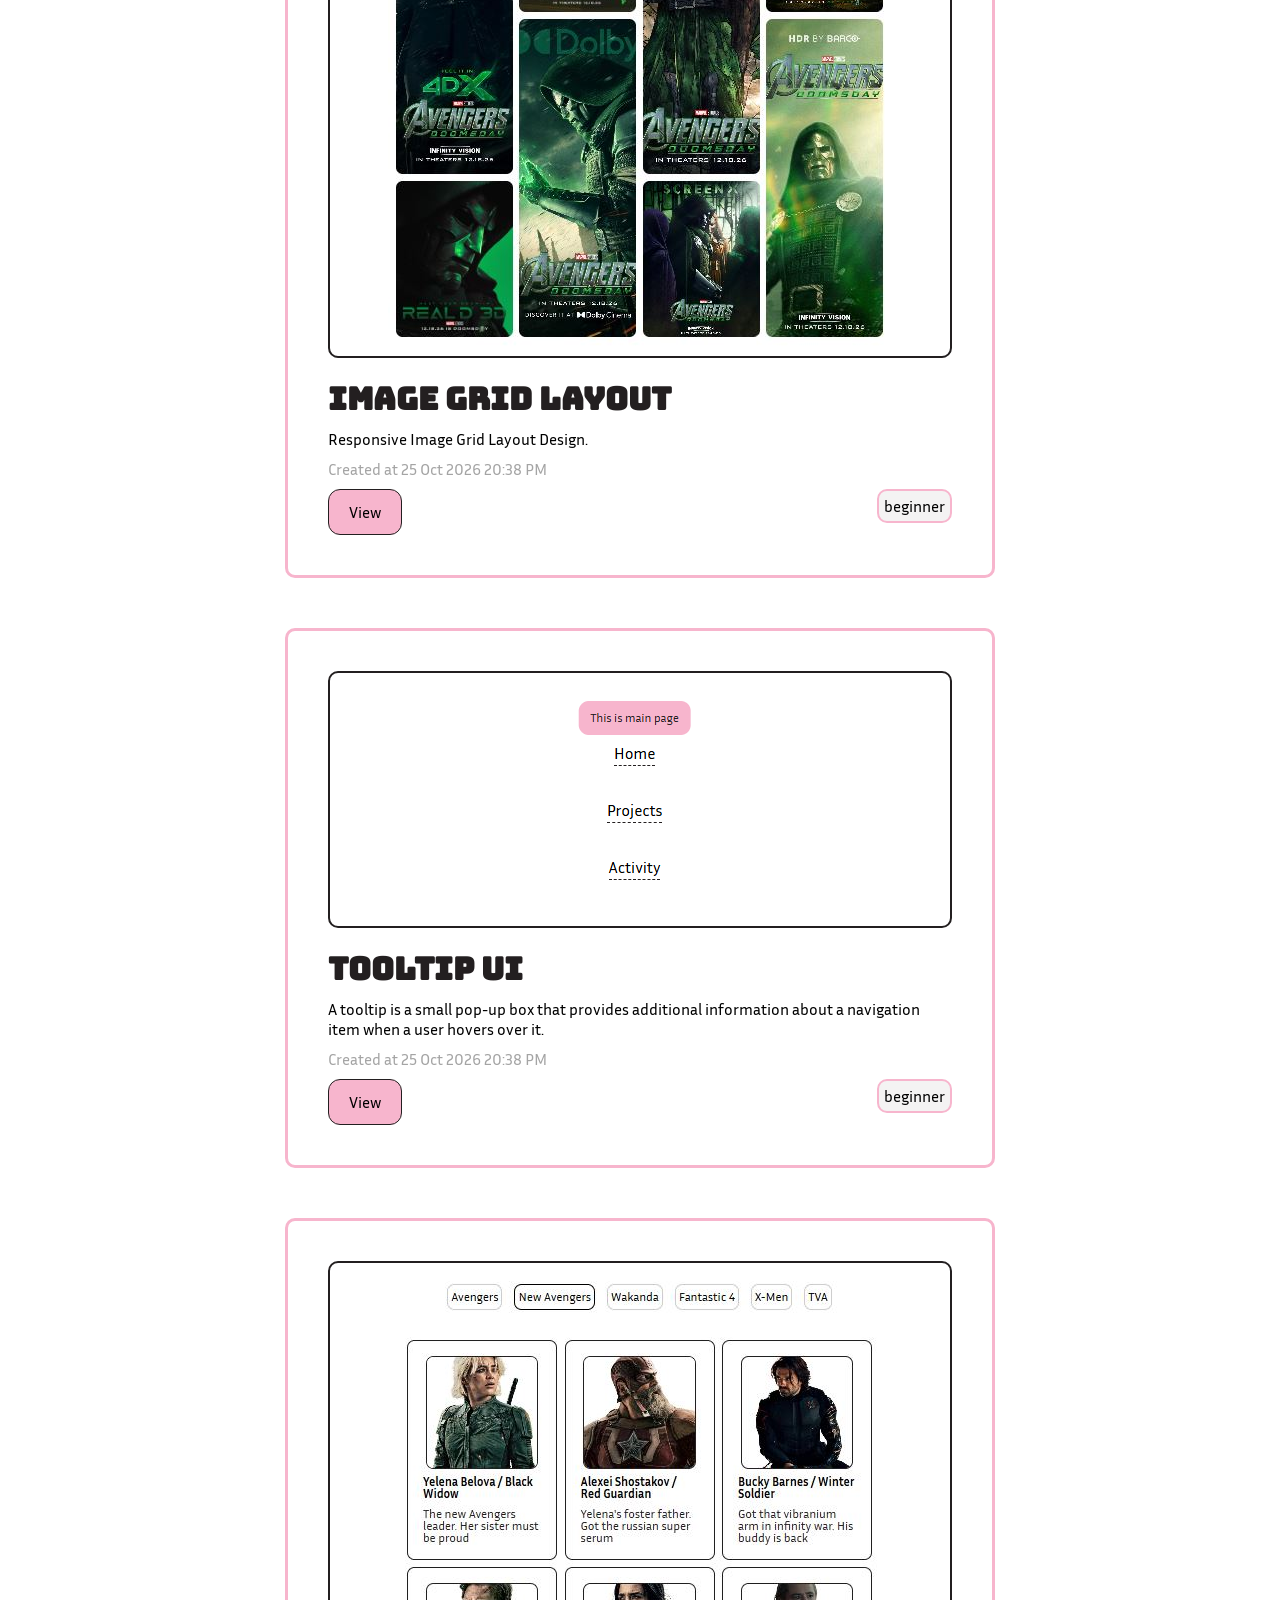
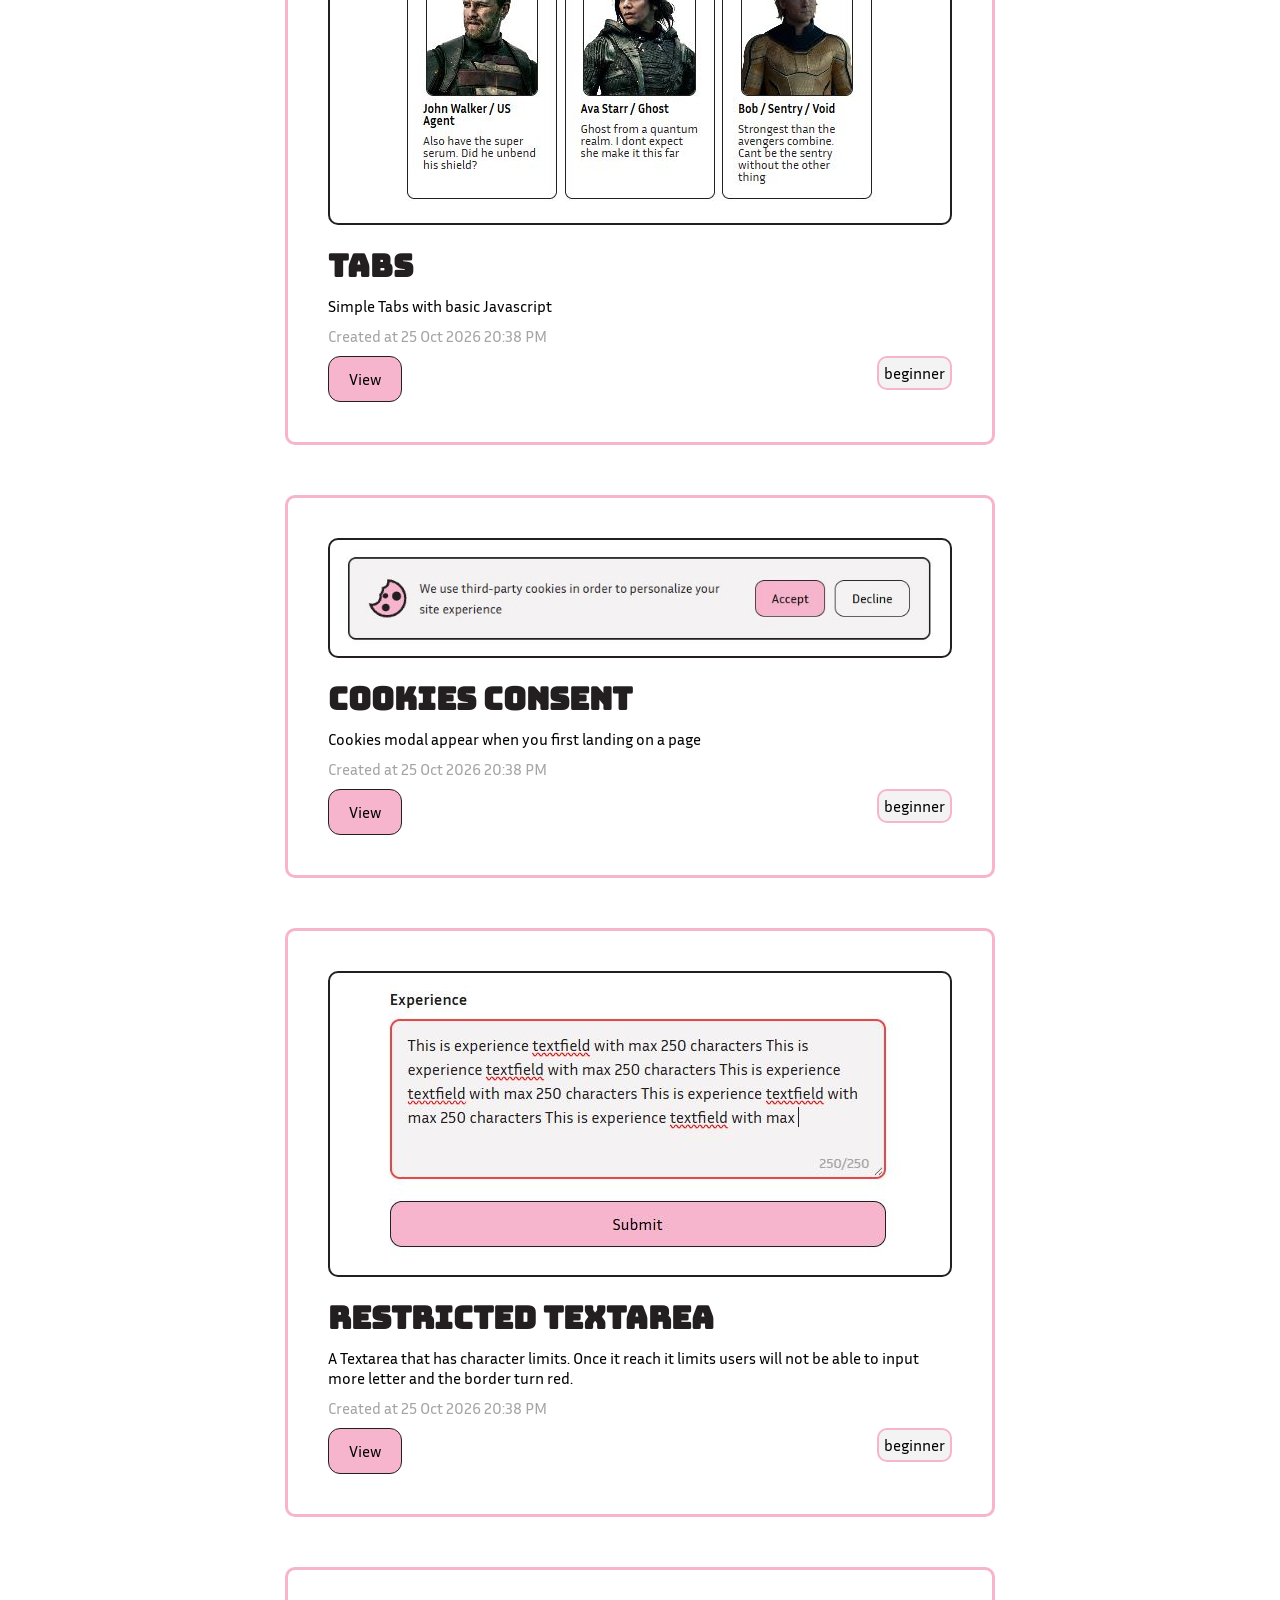
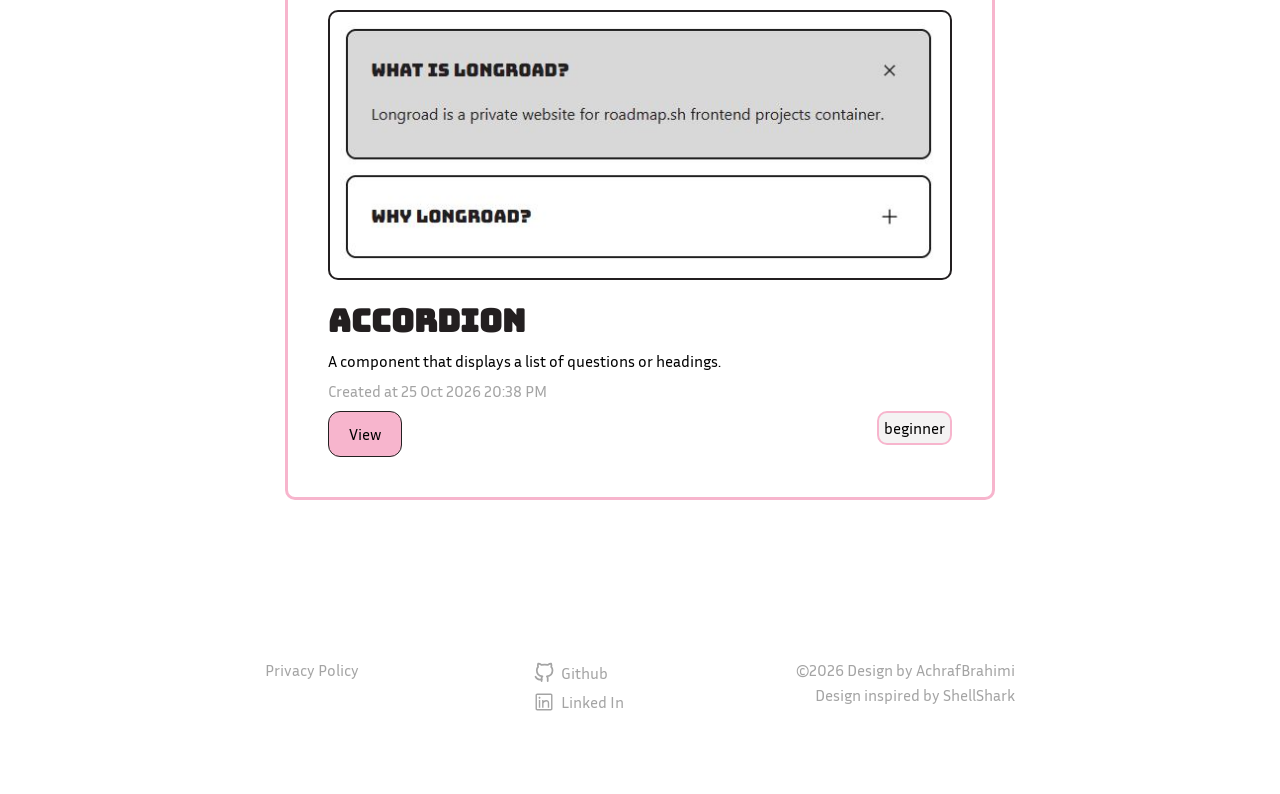
==== commit bef1ceba: "add preview image for accordion" ====
--- a/index.html
+++ b/index.html
@@ -319,7 +319,7 @@
           </article>
           <article class="projects-card">
             <div class="projects-card-img-container">
-              <img src="#" alt="Accordion" />
+              <img src="img/accordion.JPG" alt="Accordion" />
             </div>
             <div class="projects-card-desc">
               <div class="projects-card-desc-title bungee">
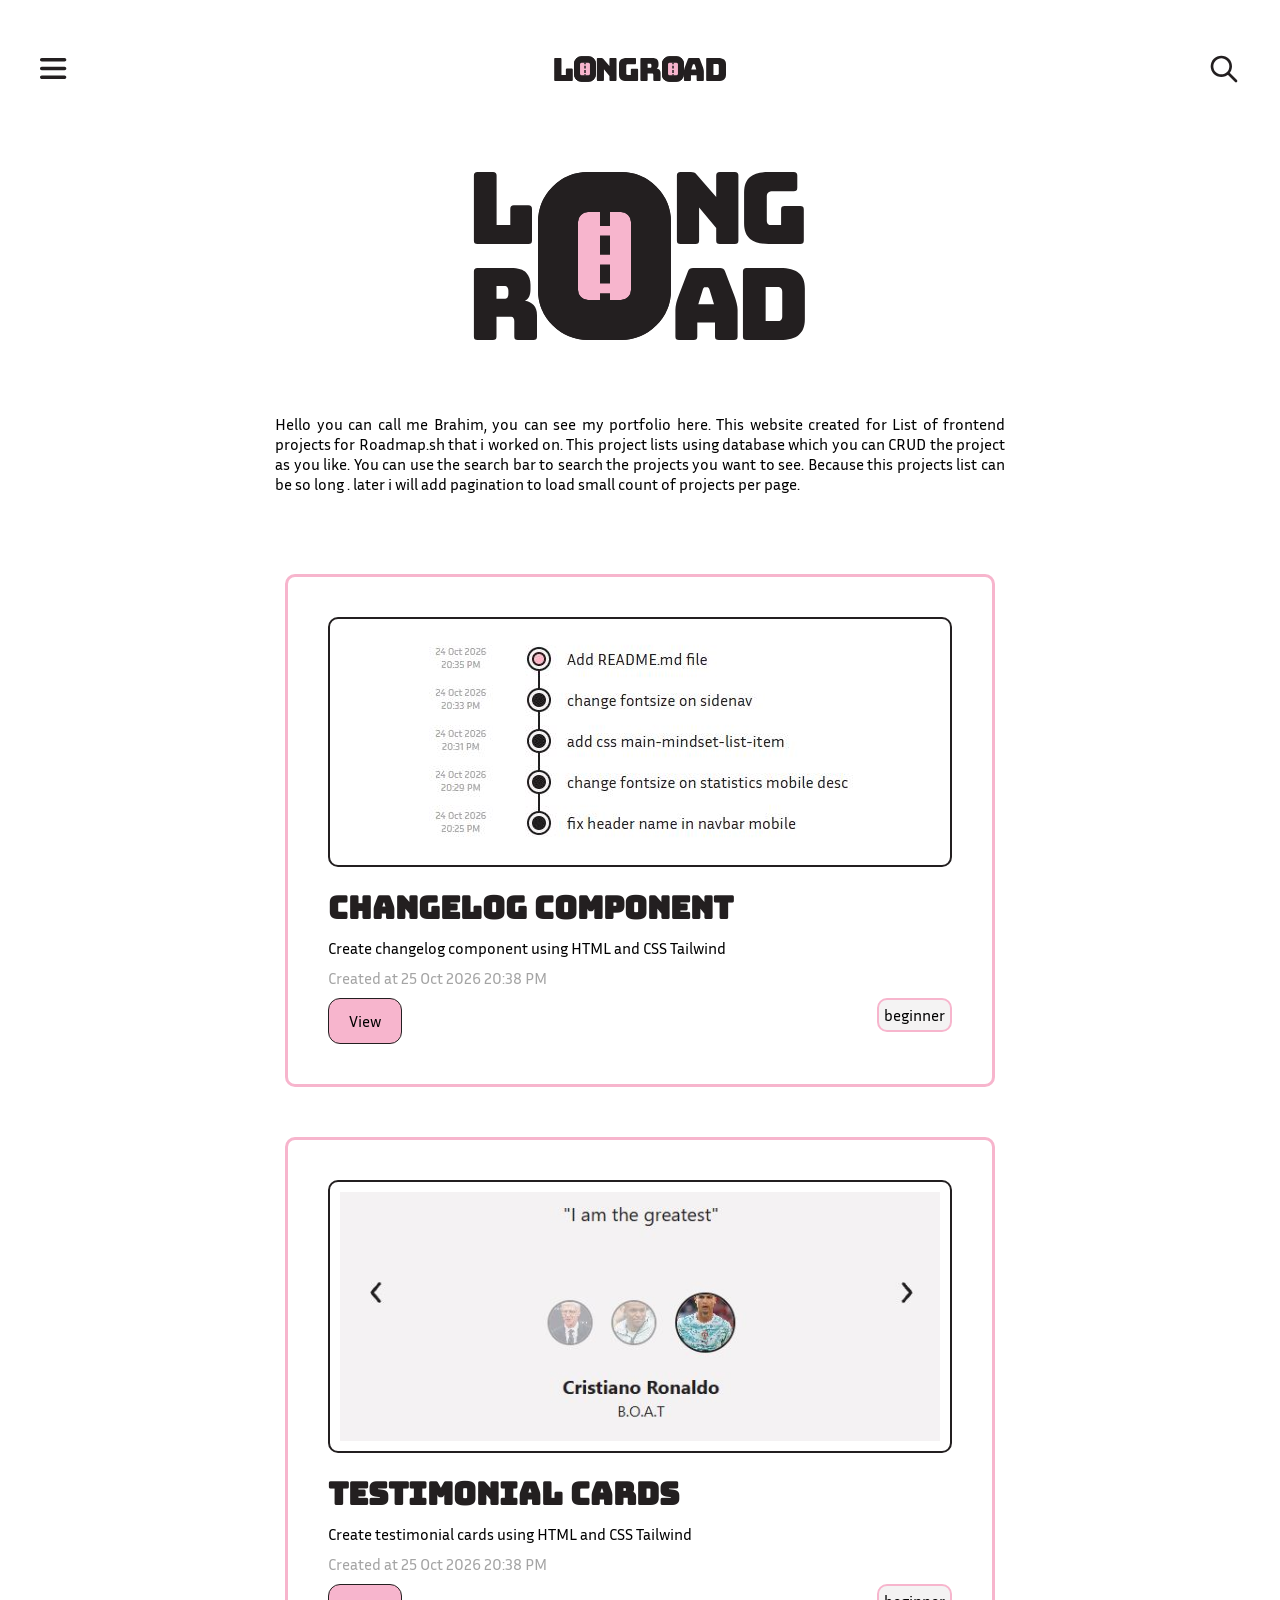
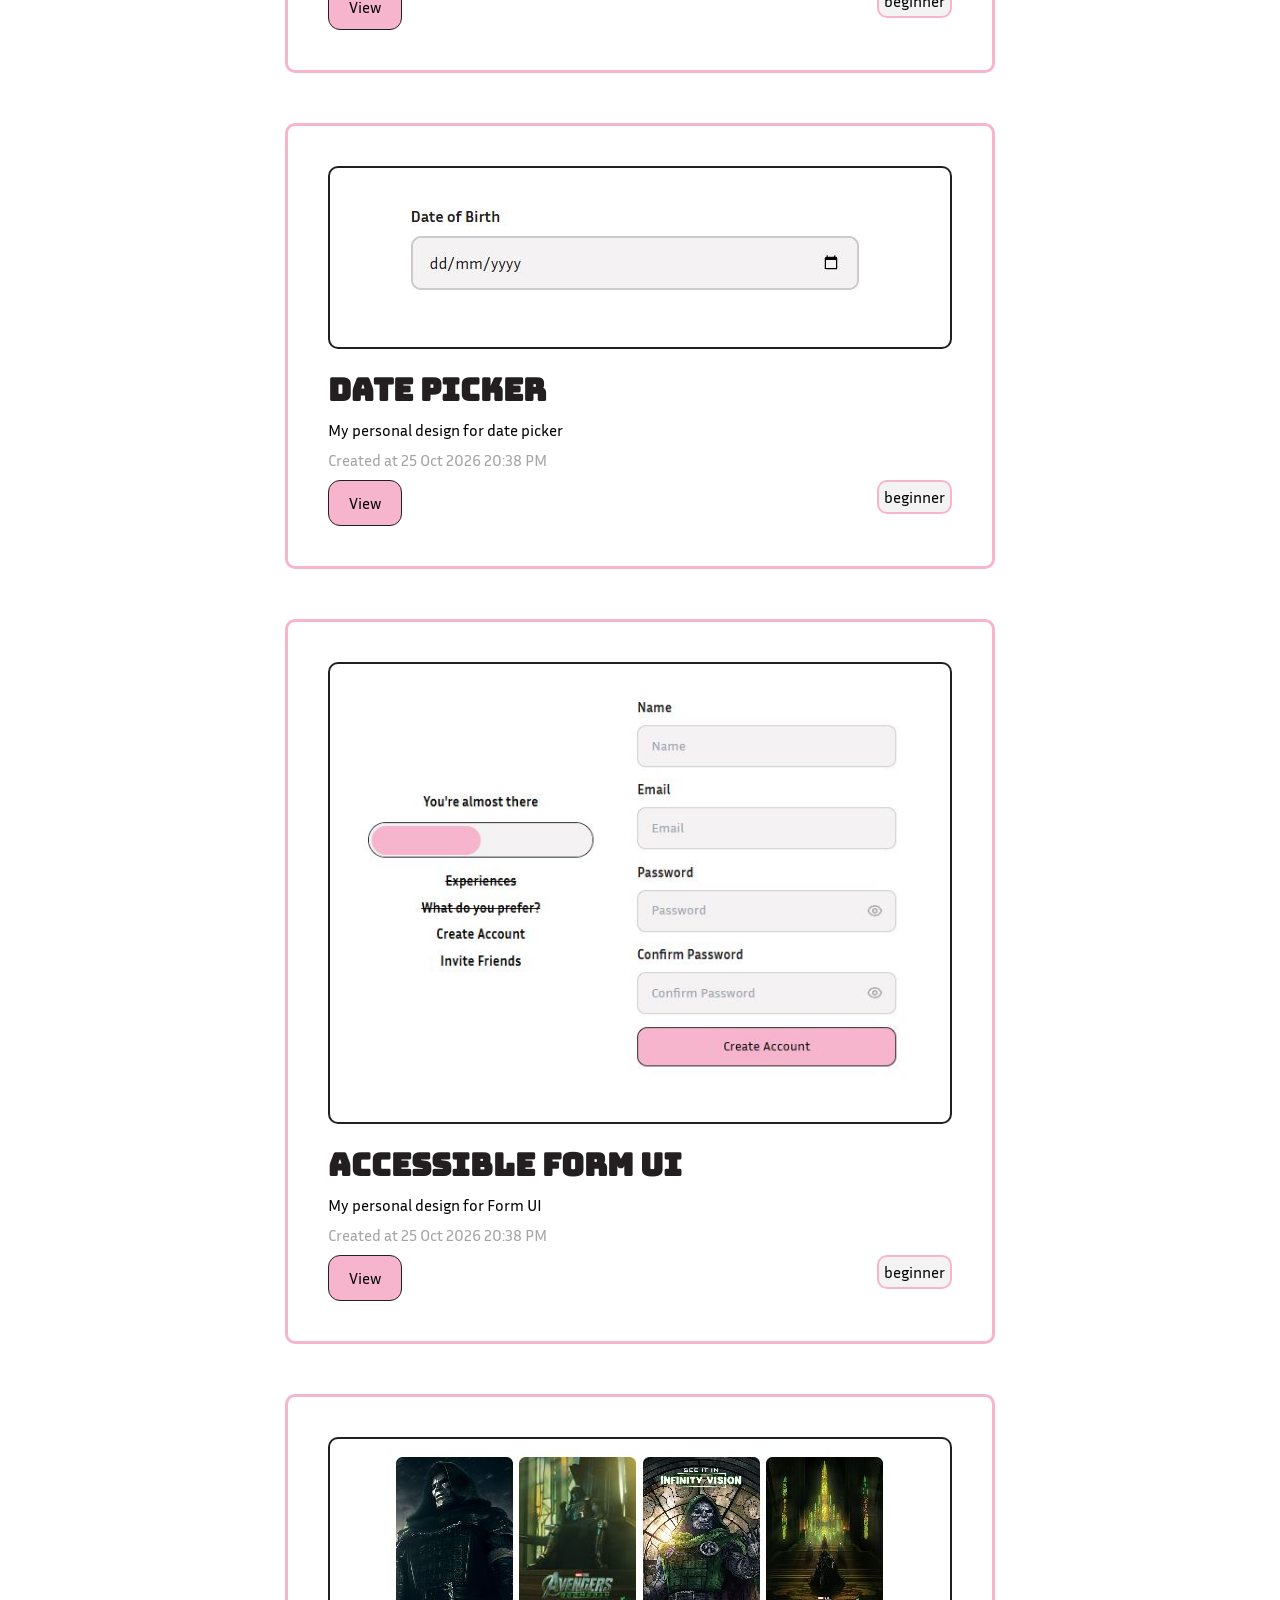
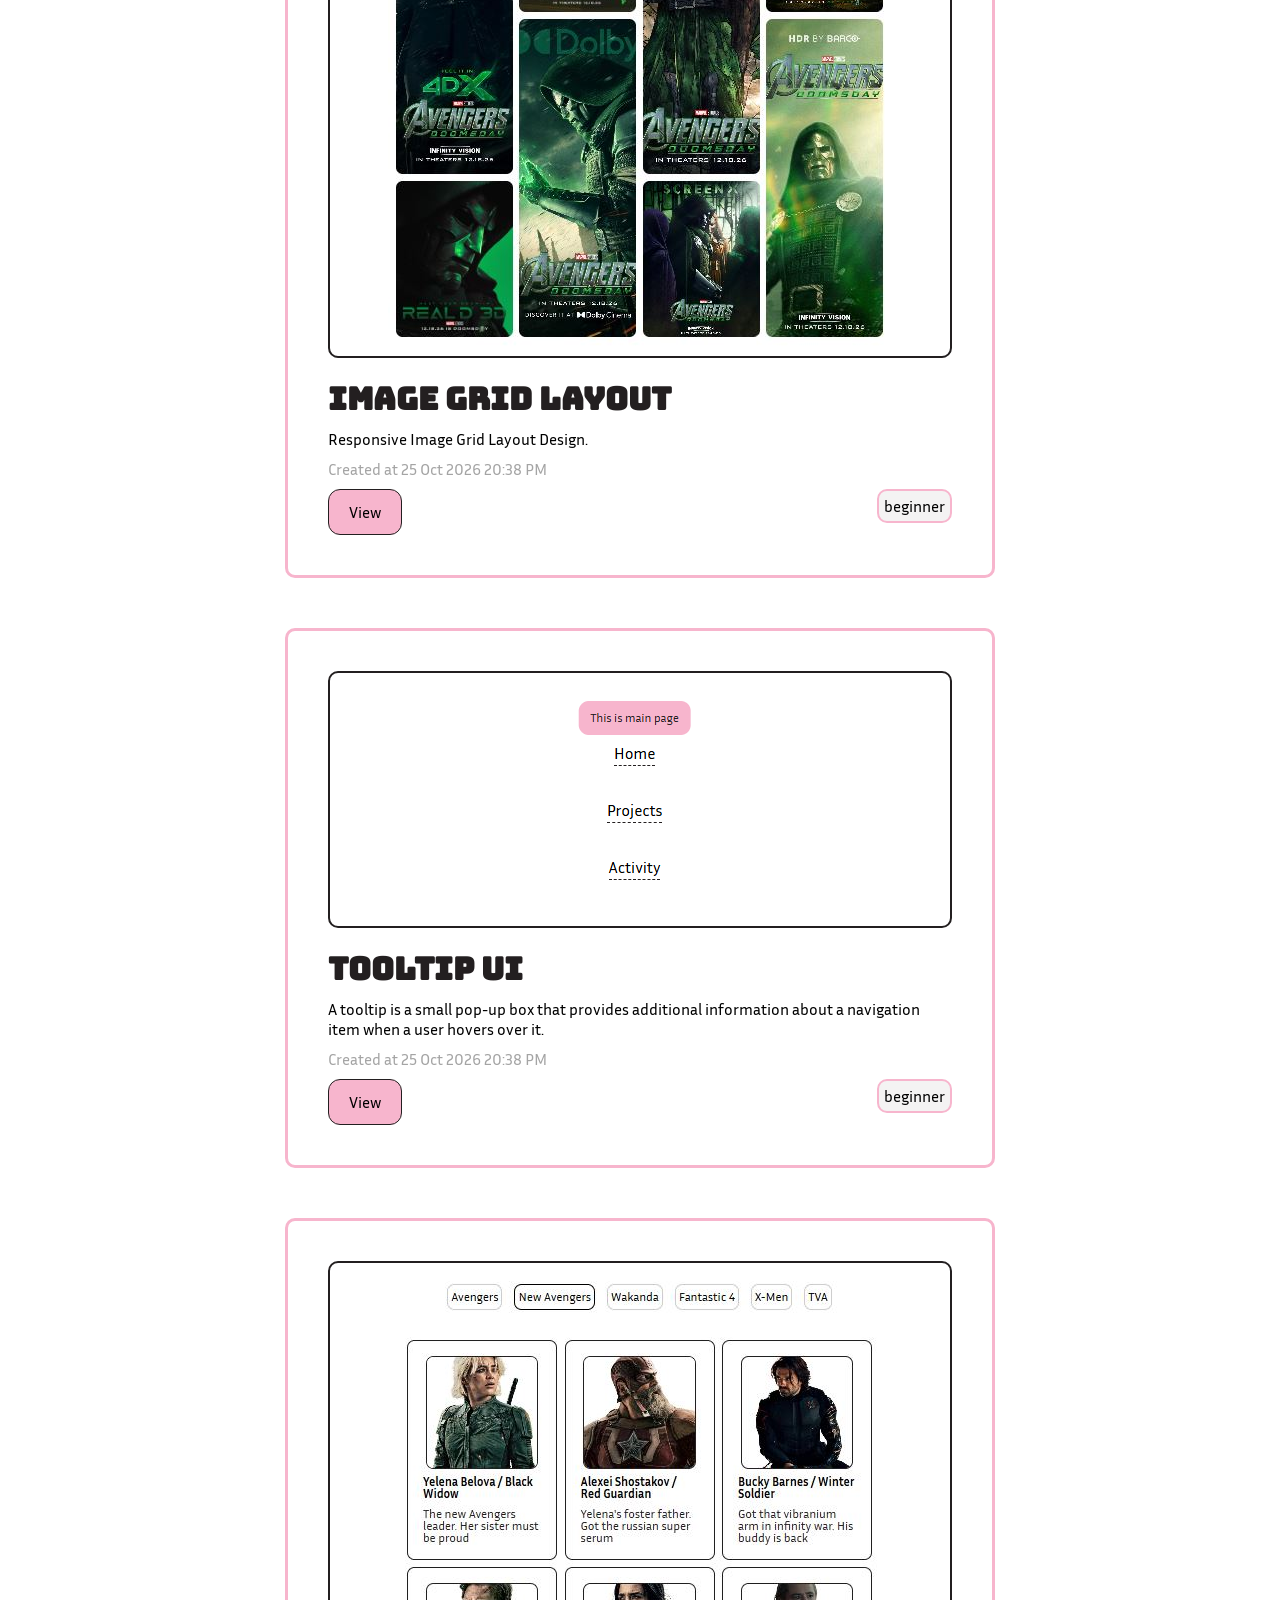
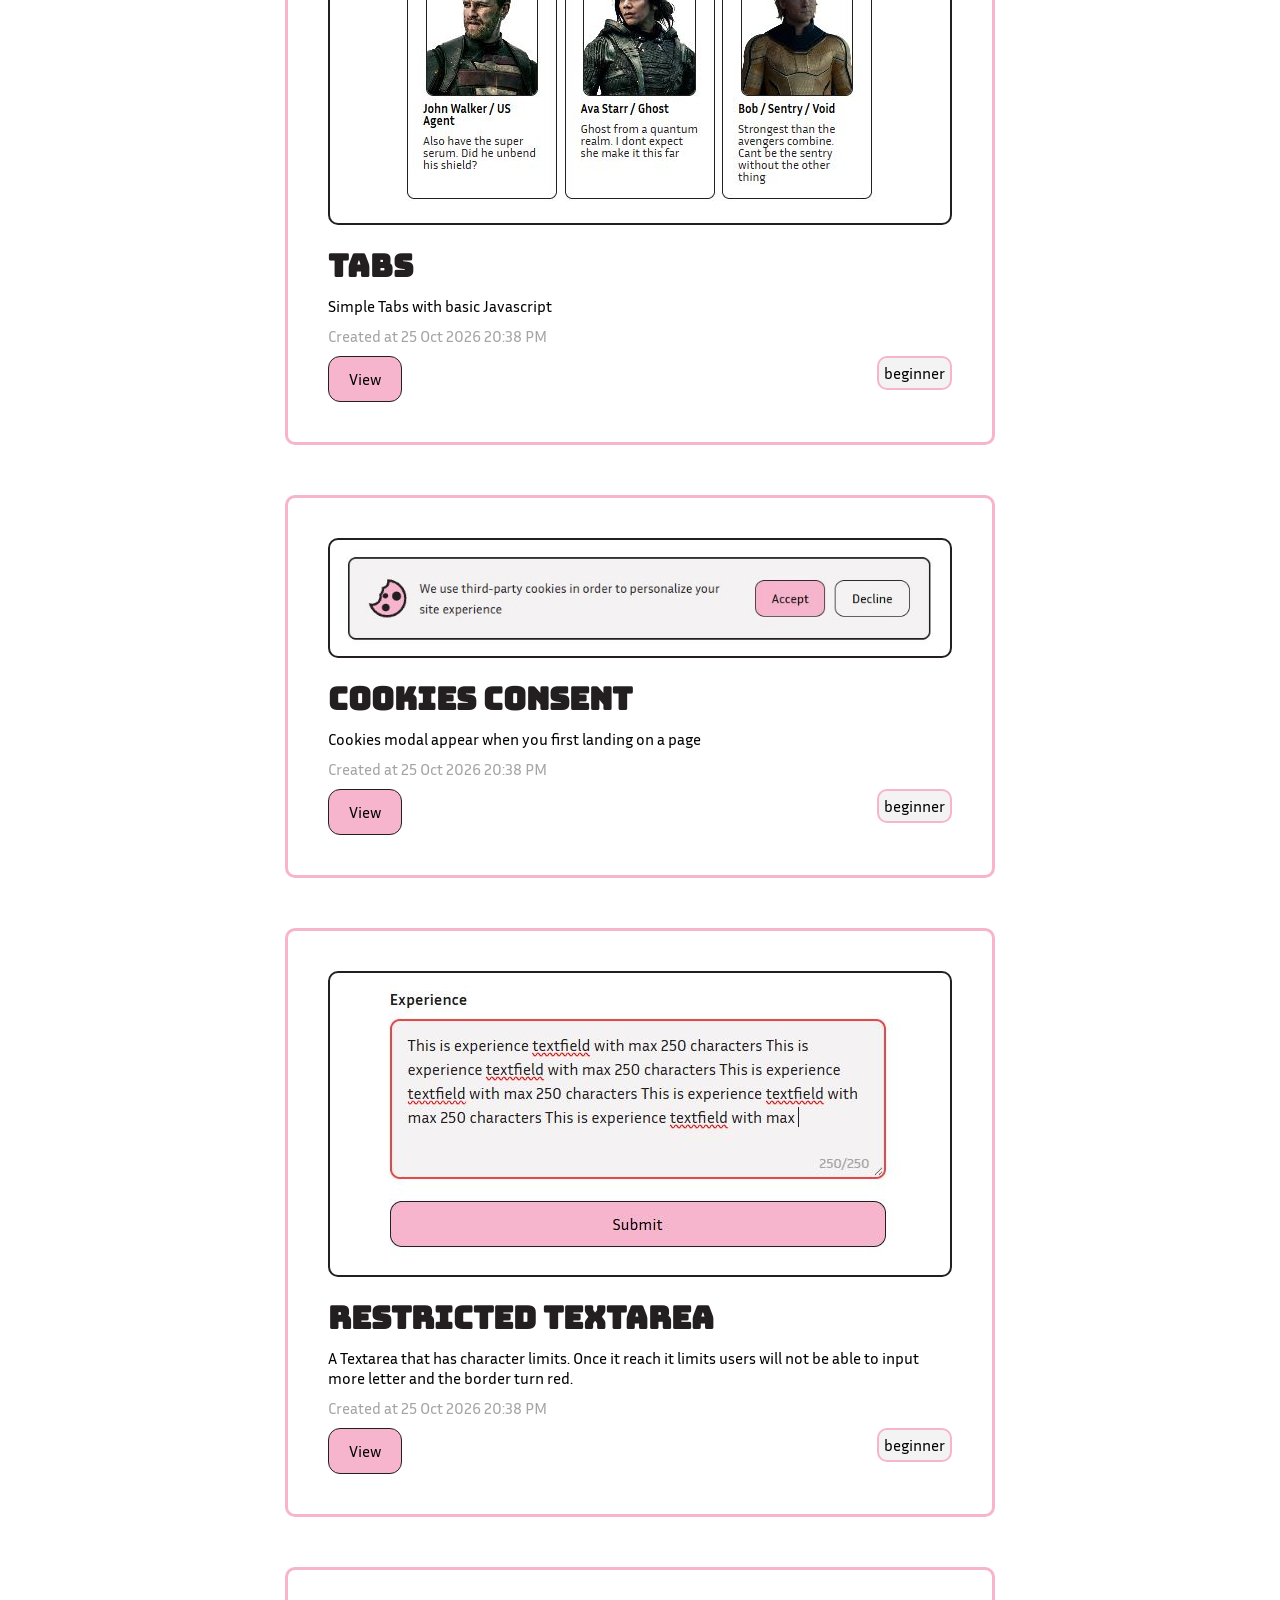
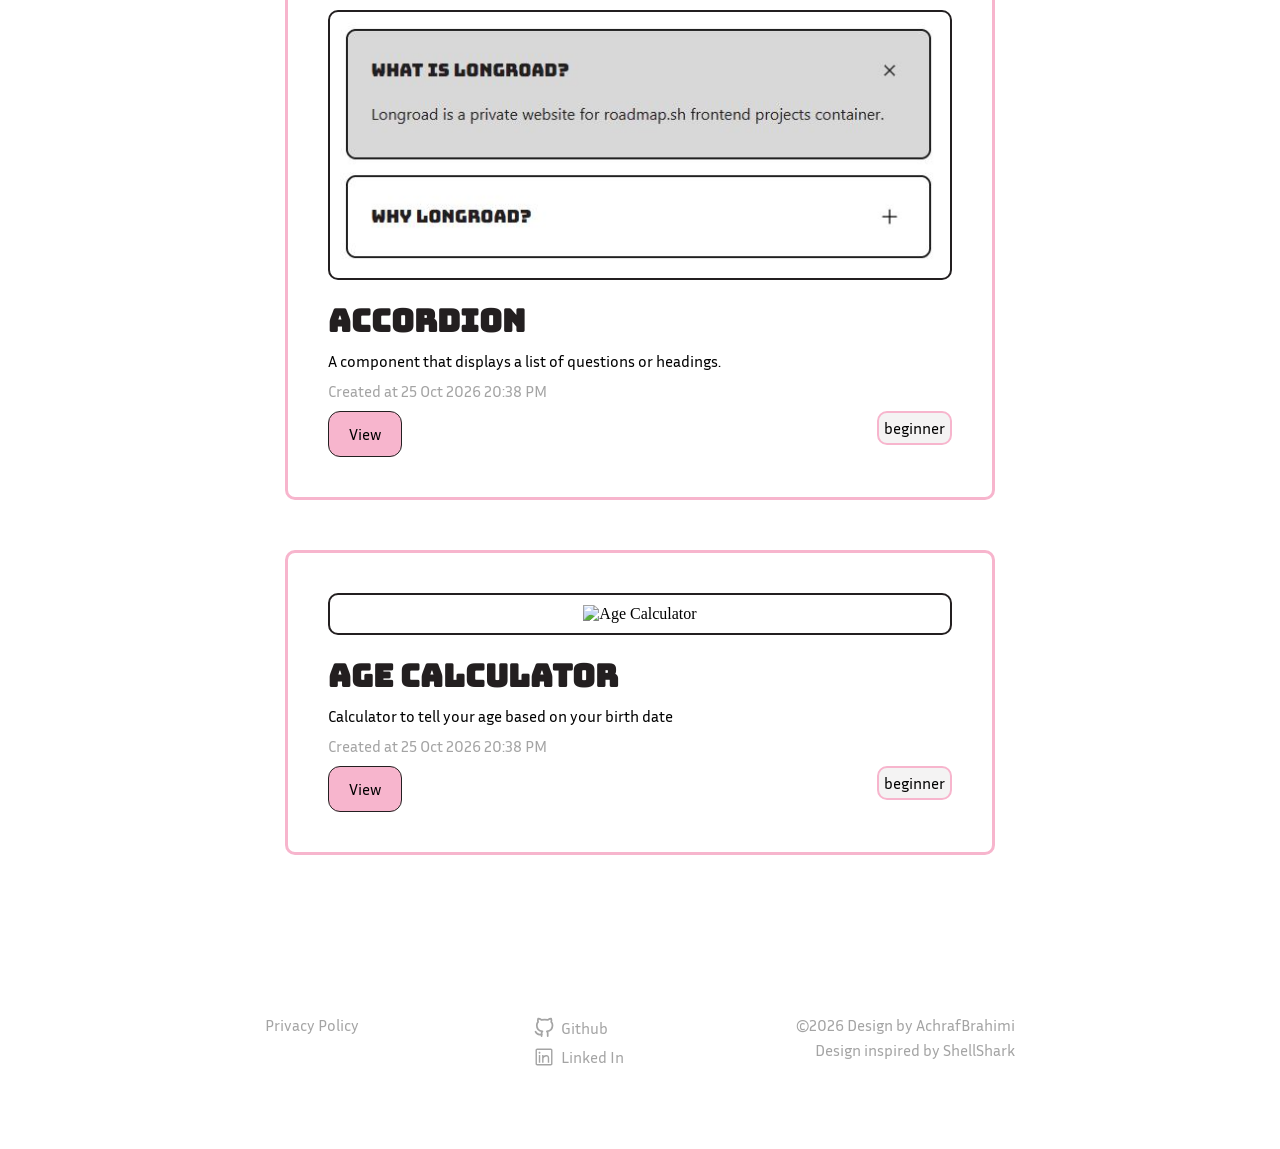
==== commit 51b8cca7: "Age calculator page setup" ====
--- a/index.html
+++ b/index.html
@@ -337,6 +337,26 @@
               </div>
             </div>
           </article>
+          <article class="projects-card">
+            <div class="projects-card-img-container">
+              <img src="#" alt="Age Calculator" />
+            </div>
+            <div class="projects-card-desc">
+              <div class="projects-card-desc-title bungee">
+                <h2>AGE CALCULATOR</h2>
+              </div>
+              <div class="projects-card-desc-body inria">
+                <p>Calculator to tell your age based on your birth date</p>
+              </div>
+              <div class="projects-card-desc-createdate inria">
+                <span>Created at 25 Oct 2026 20:38 PM</span>
+              </div>
+              <div class="projects-card-desc-button inria">
+                <button class="btn btn-primary" id="projects-btn-view" onclick="agecalcPage()">View</button>
+                <span class="tag tag-primary">beginner</span>
+              </div>
+            </div>
+          </article>
         </section>
       </div>
     </main>
@@ -583,6 +603,10 @@
       function accordionPage() {
         window.location.href = "/projects/10_ACCORDION/accordion.html";
       }
+
+      function agecalcPage() {
+        window.location.href = "/projects/11_AGE_CALCULATOR/age_calculator.html";
+      }
     </script>
   </body>
 </html>
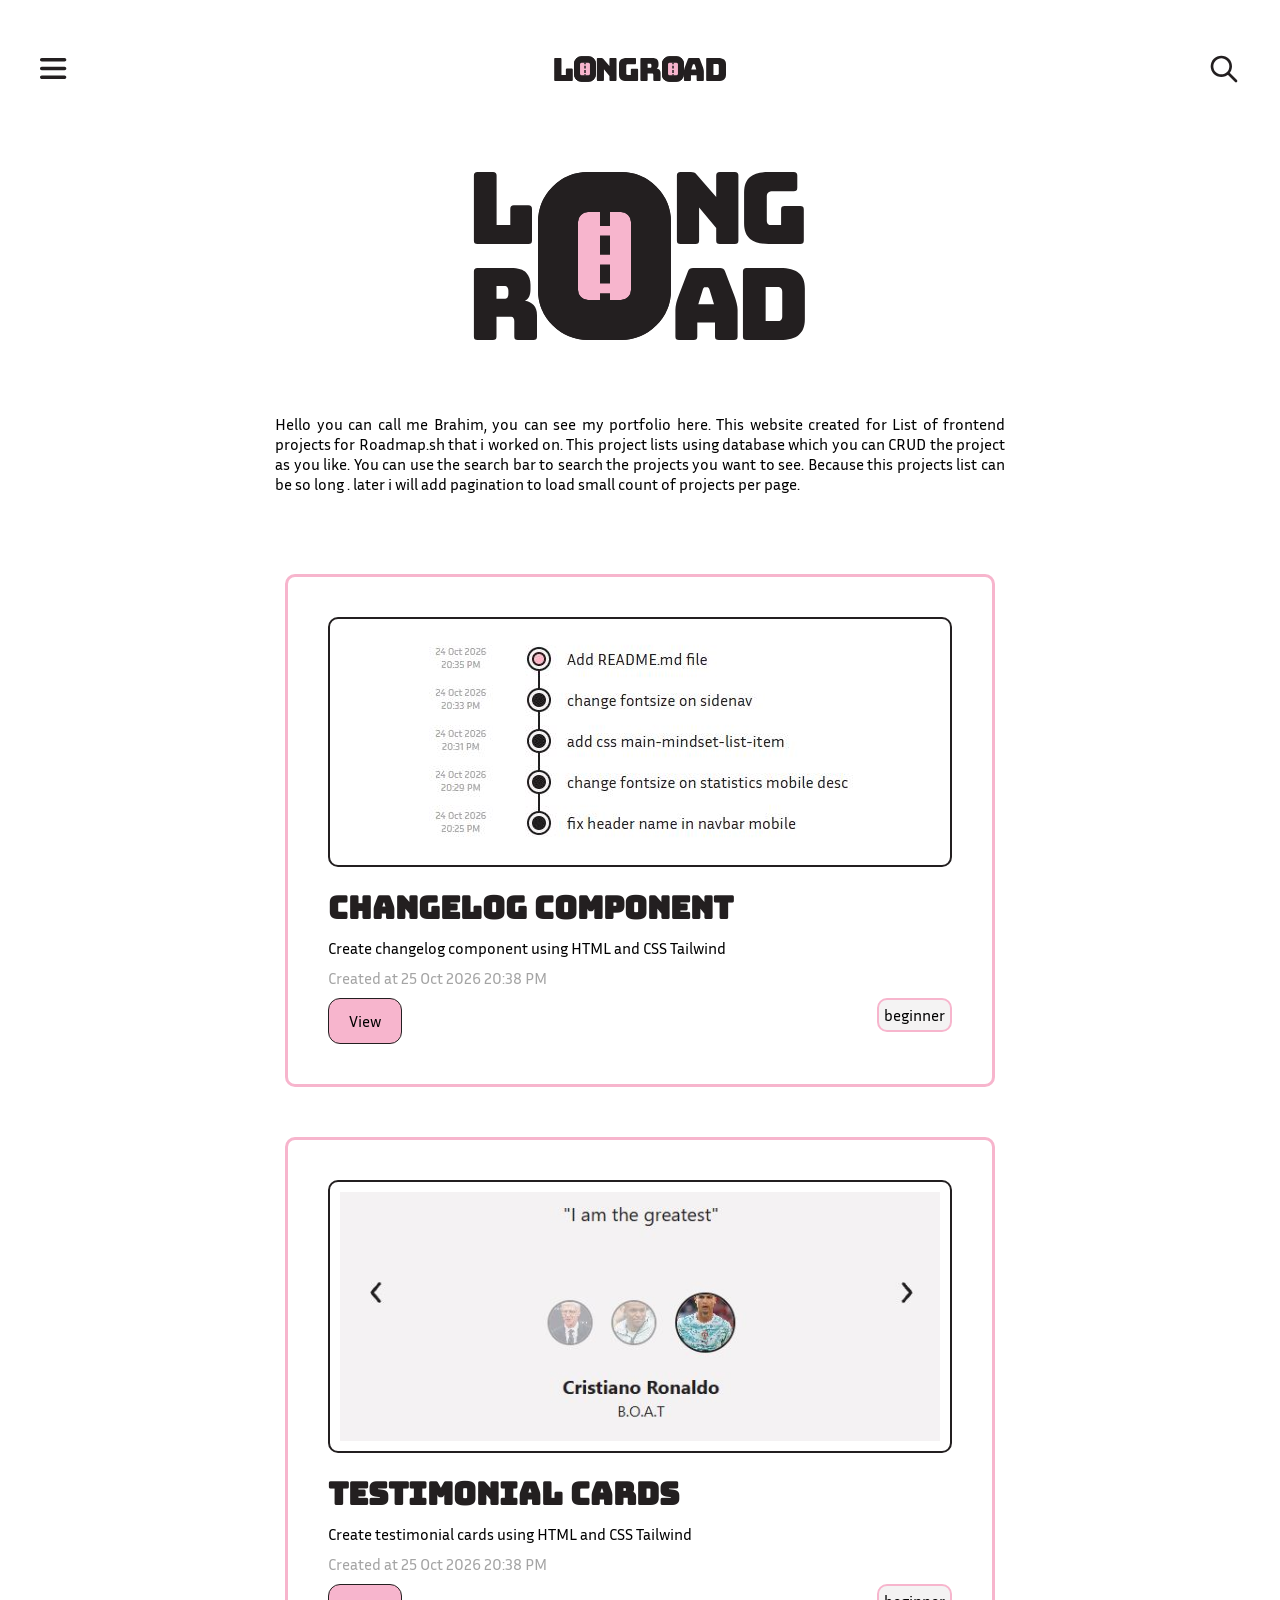
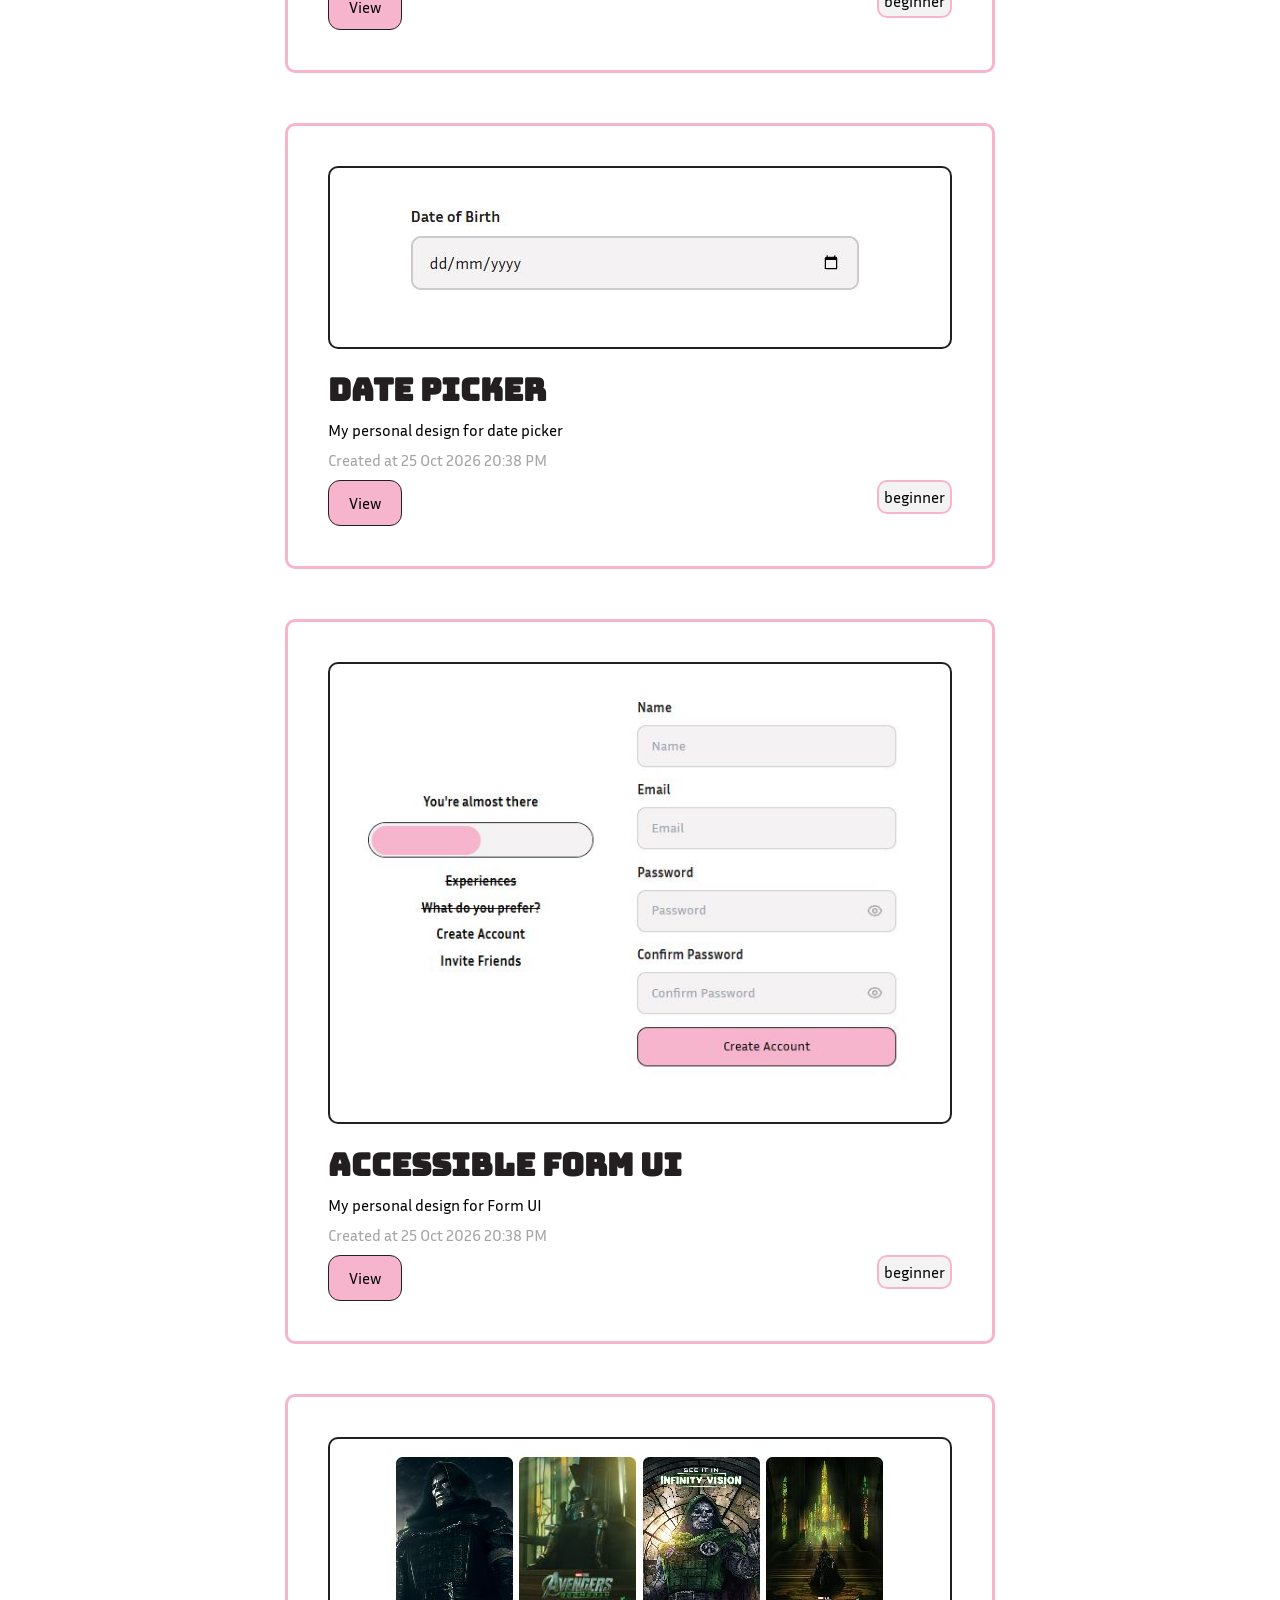
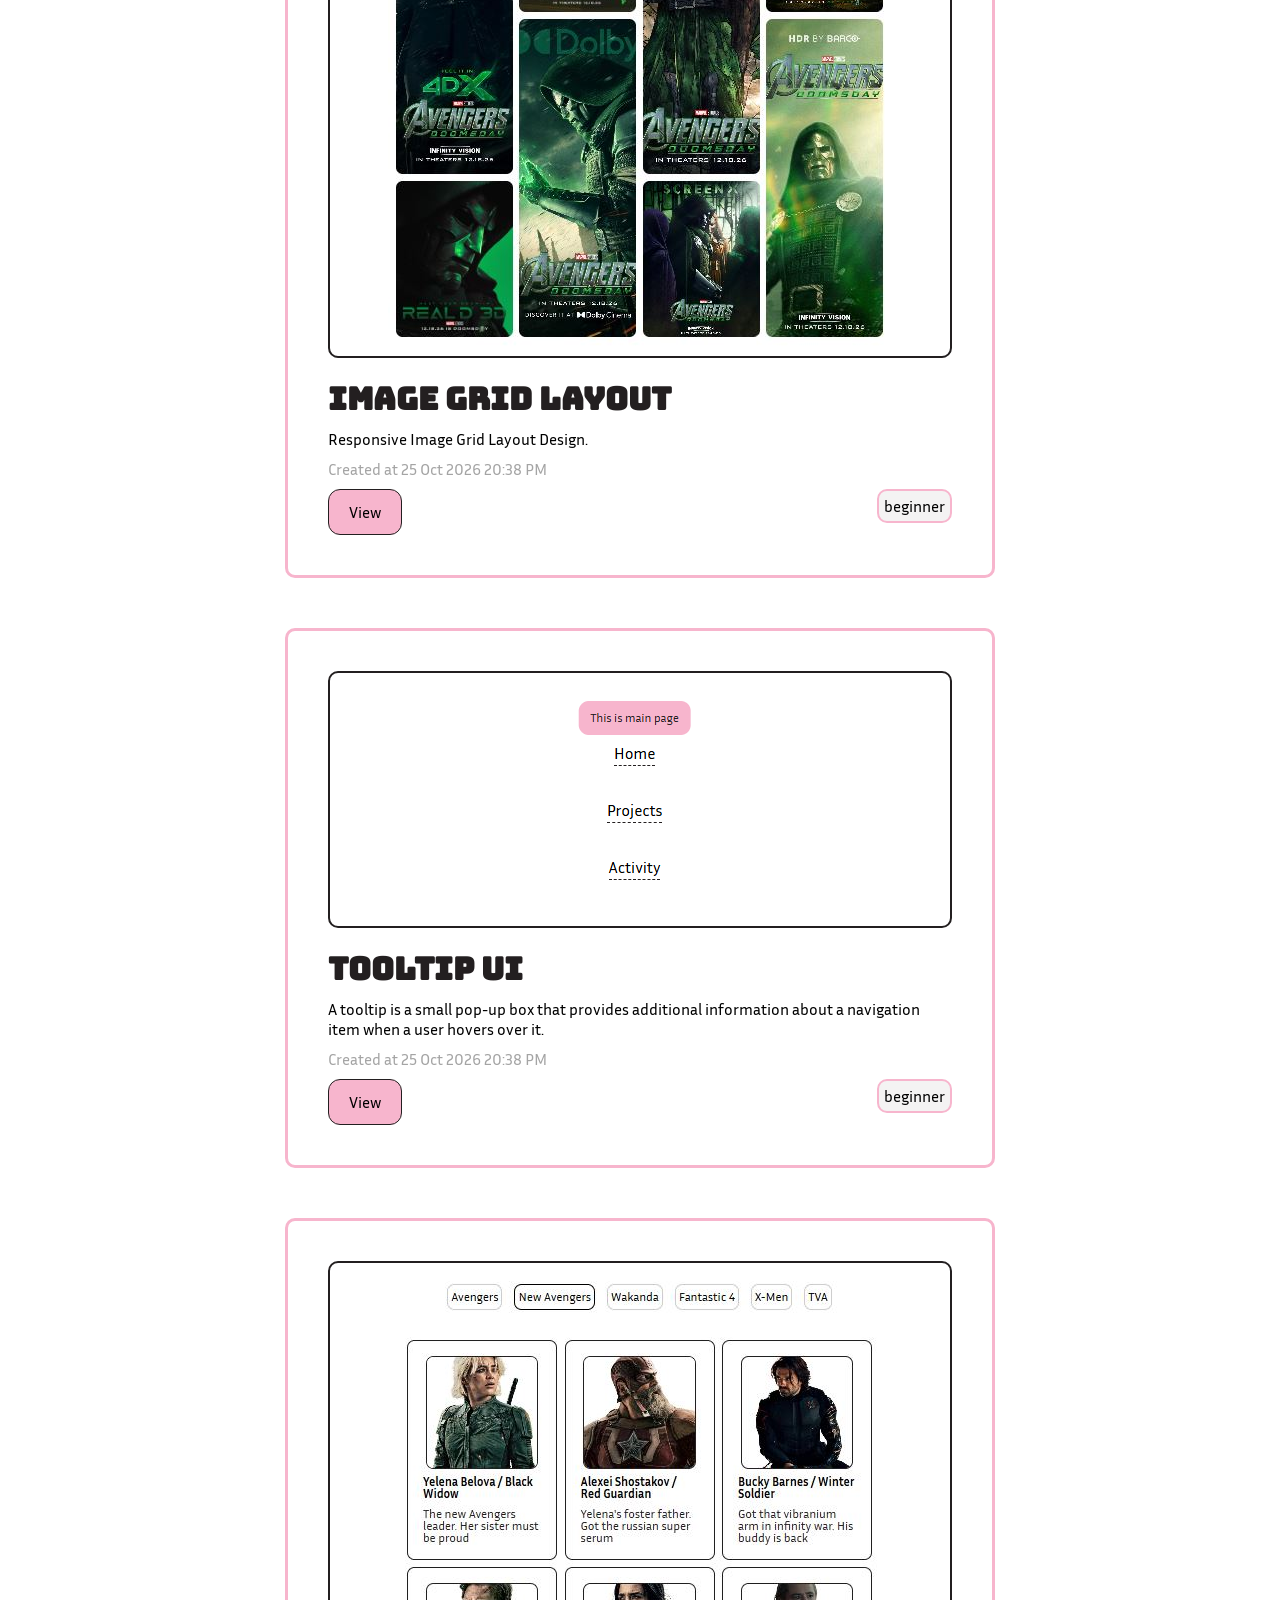
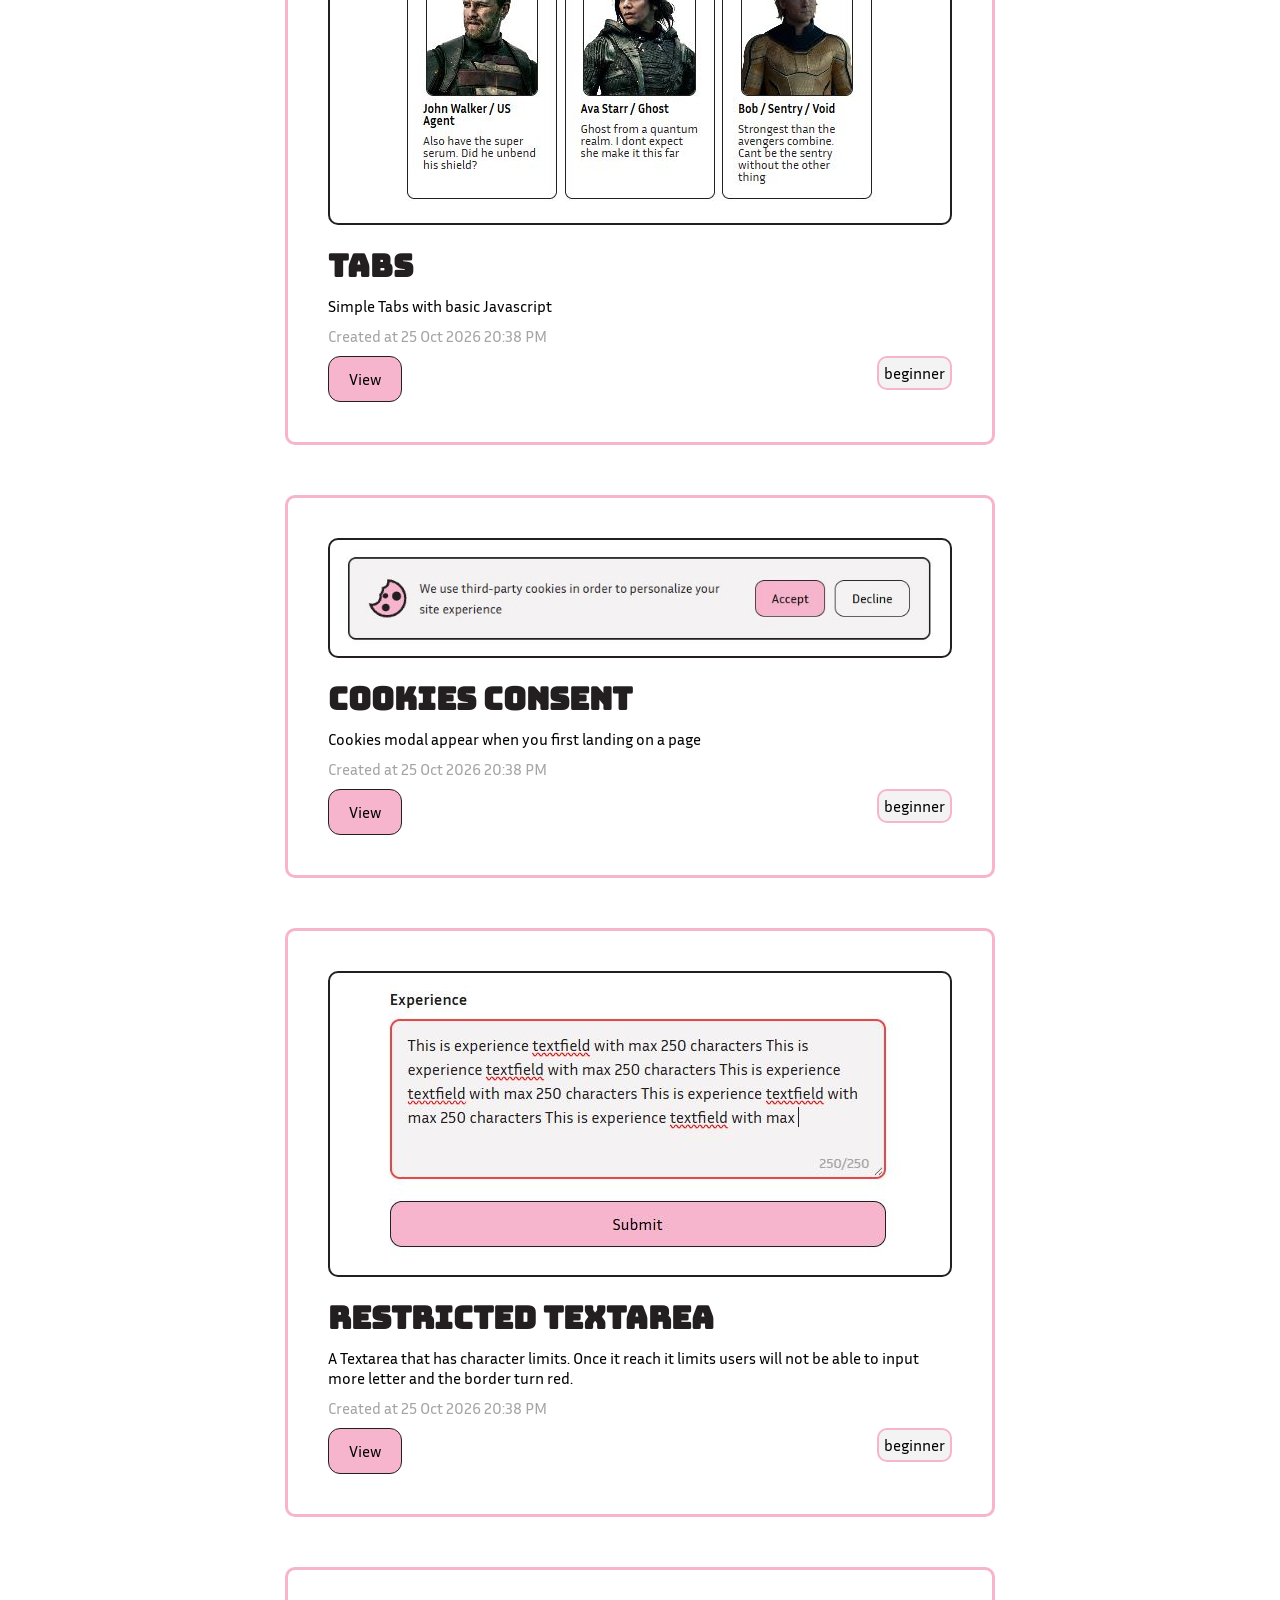
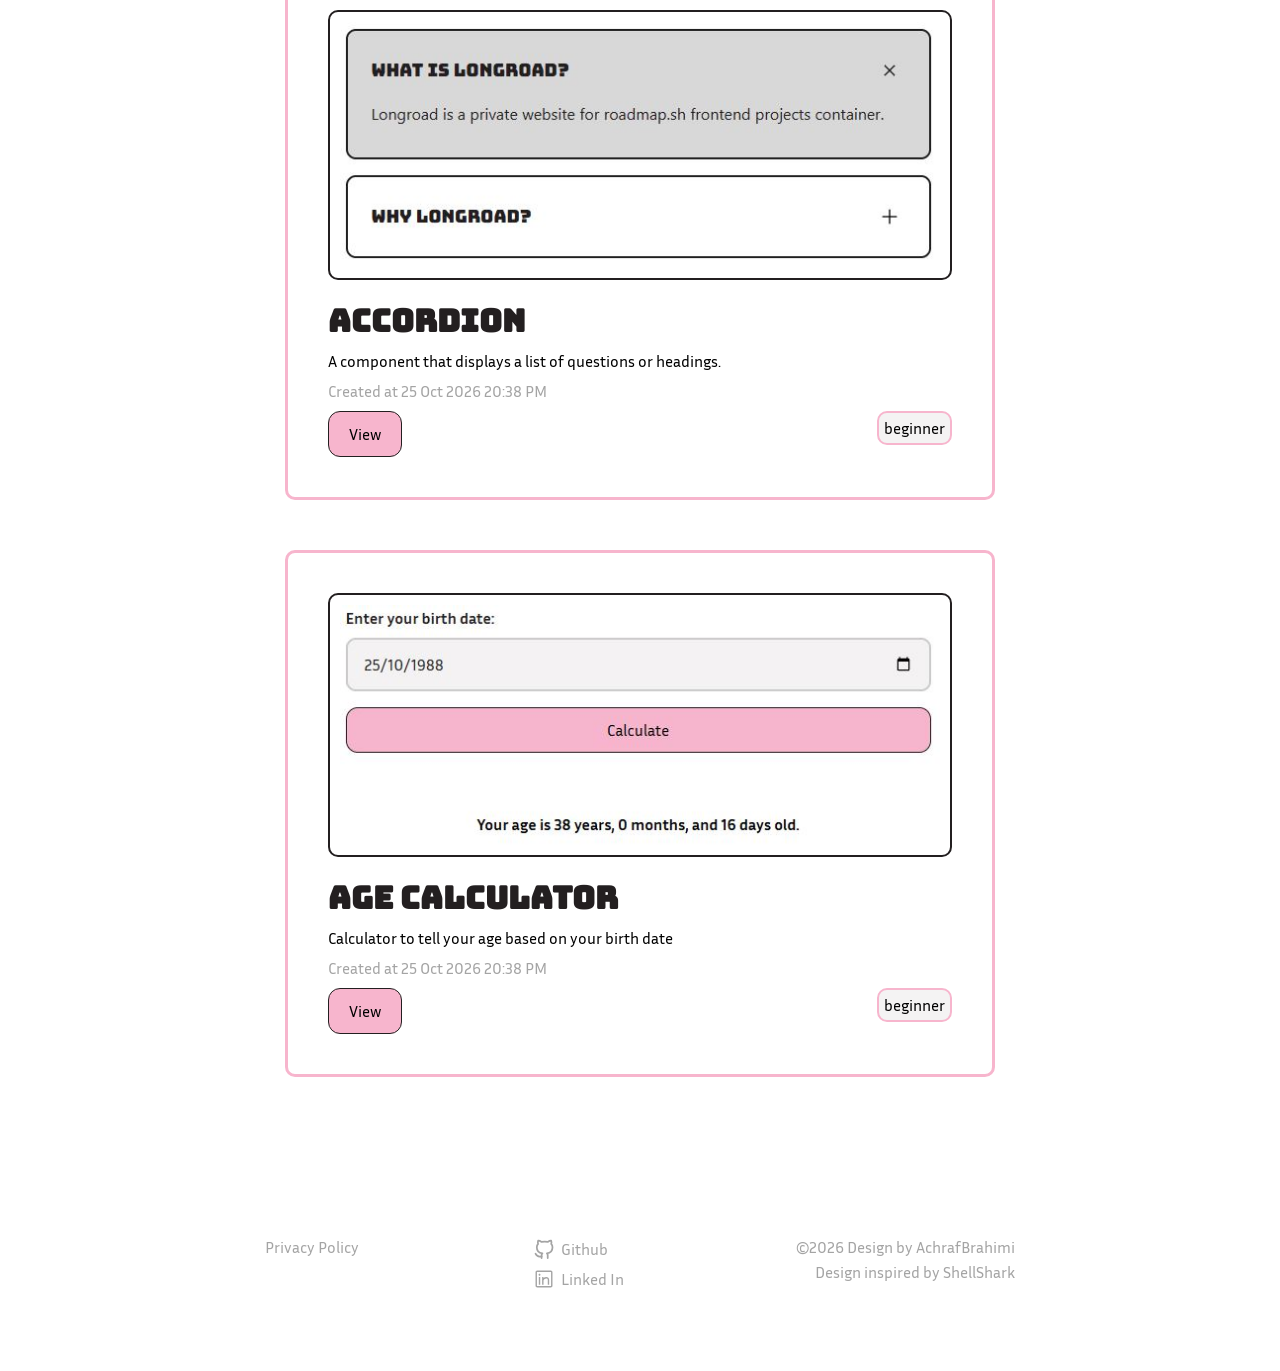
==== commit 048f9b00: "add age calculator page" ====
--- a/index.html
+++ b/index.html
@@ -339,7 +339,7 @@
           </article>
           <article class="projects-card">
             <div class="projects-card-img-container">
-              <img src="#" alt="Age Calculator" />
+              <img src="img/agecalc.JPG" alt="Age Calculator" />
             </div>
             <div class="projects-card-desc">
               <div class="projects-card-desc-title bungee">
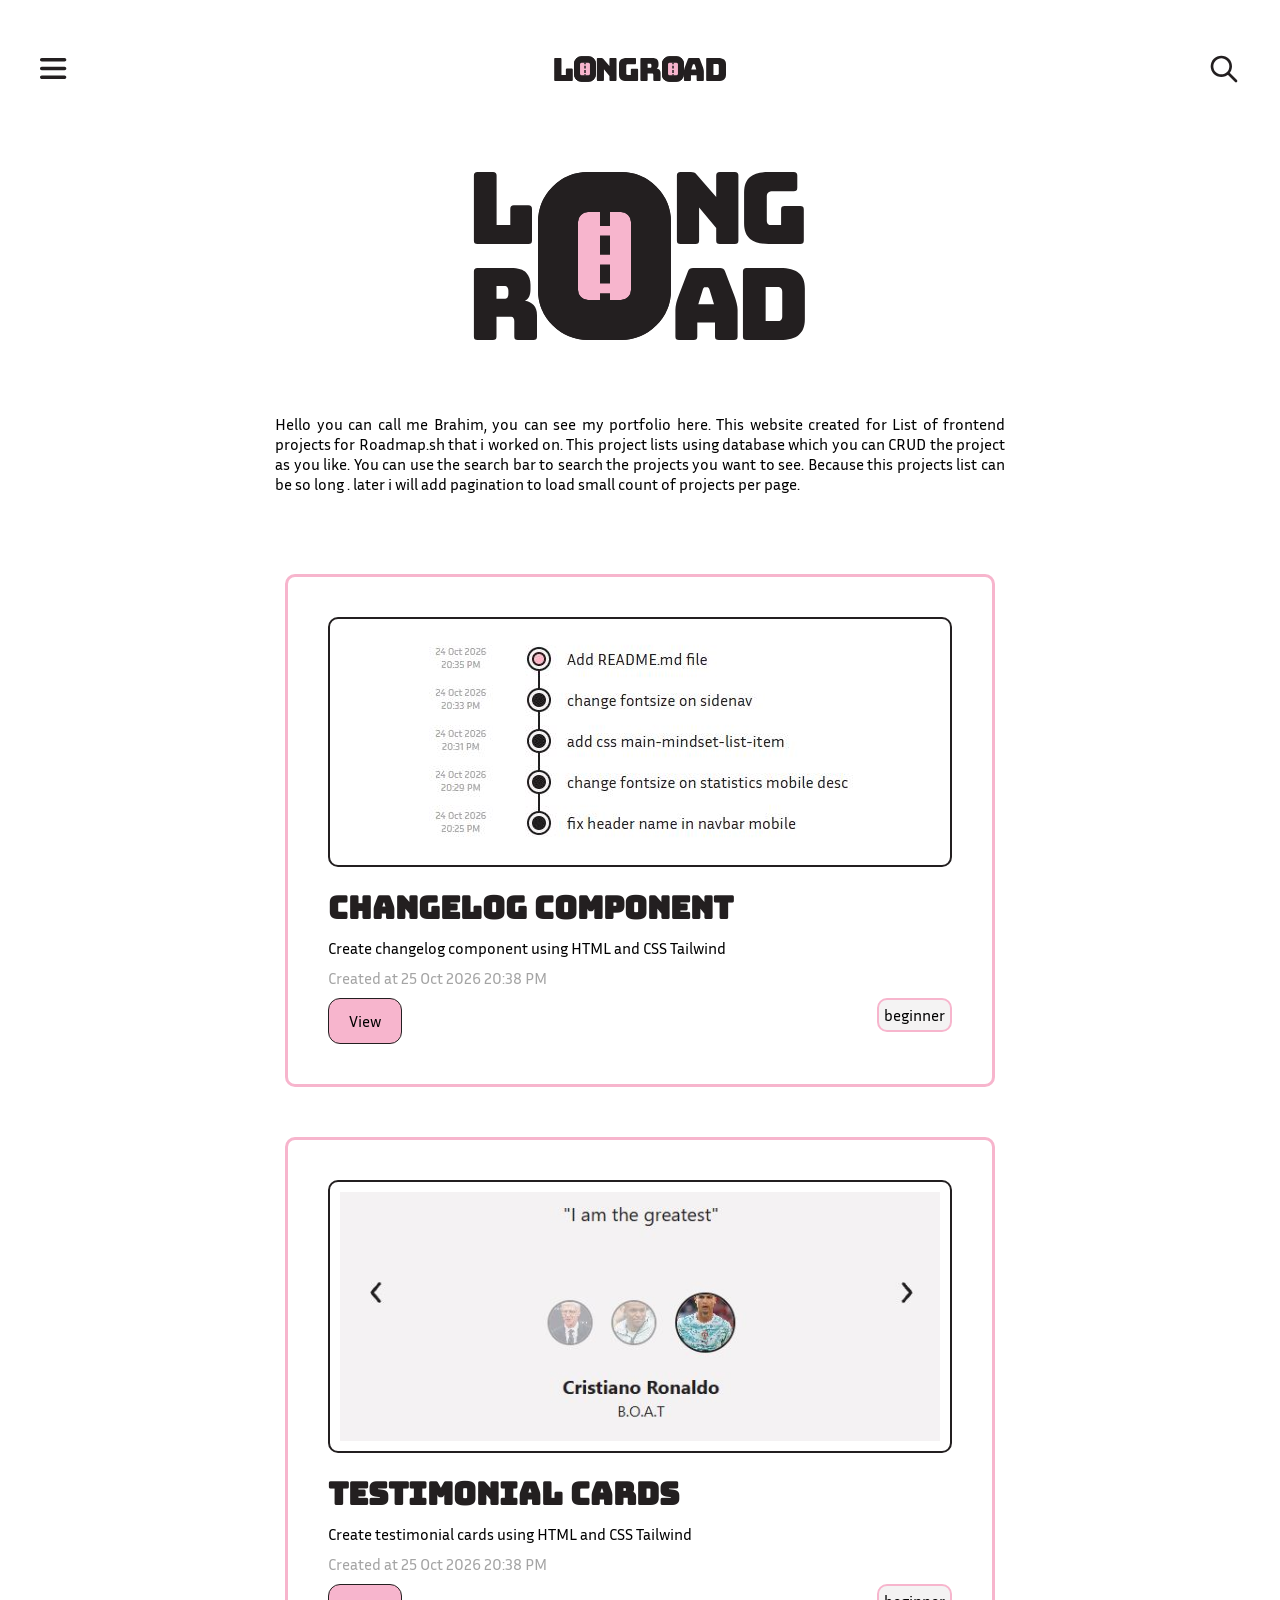
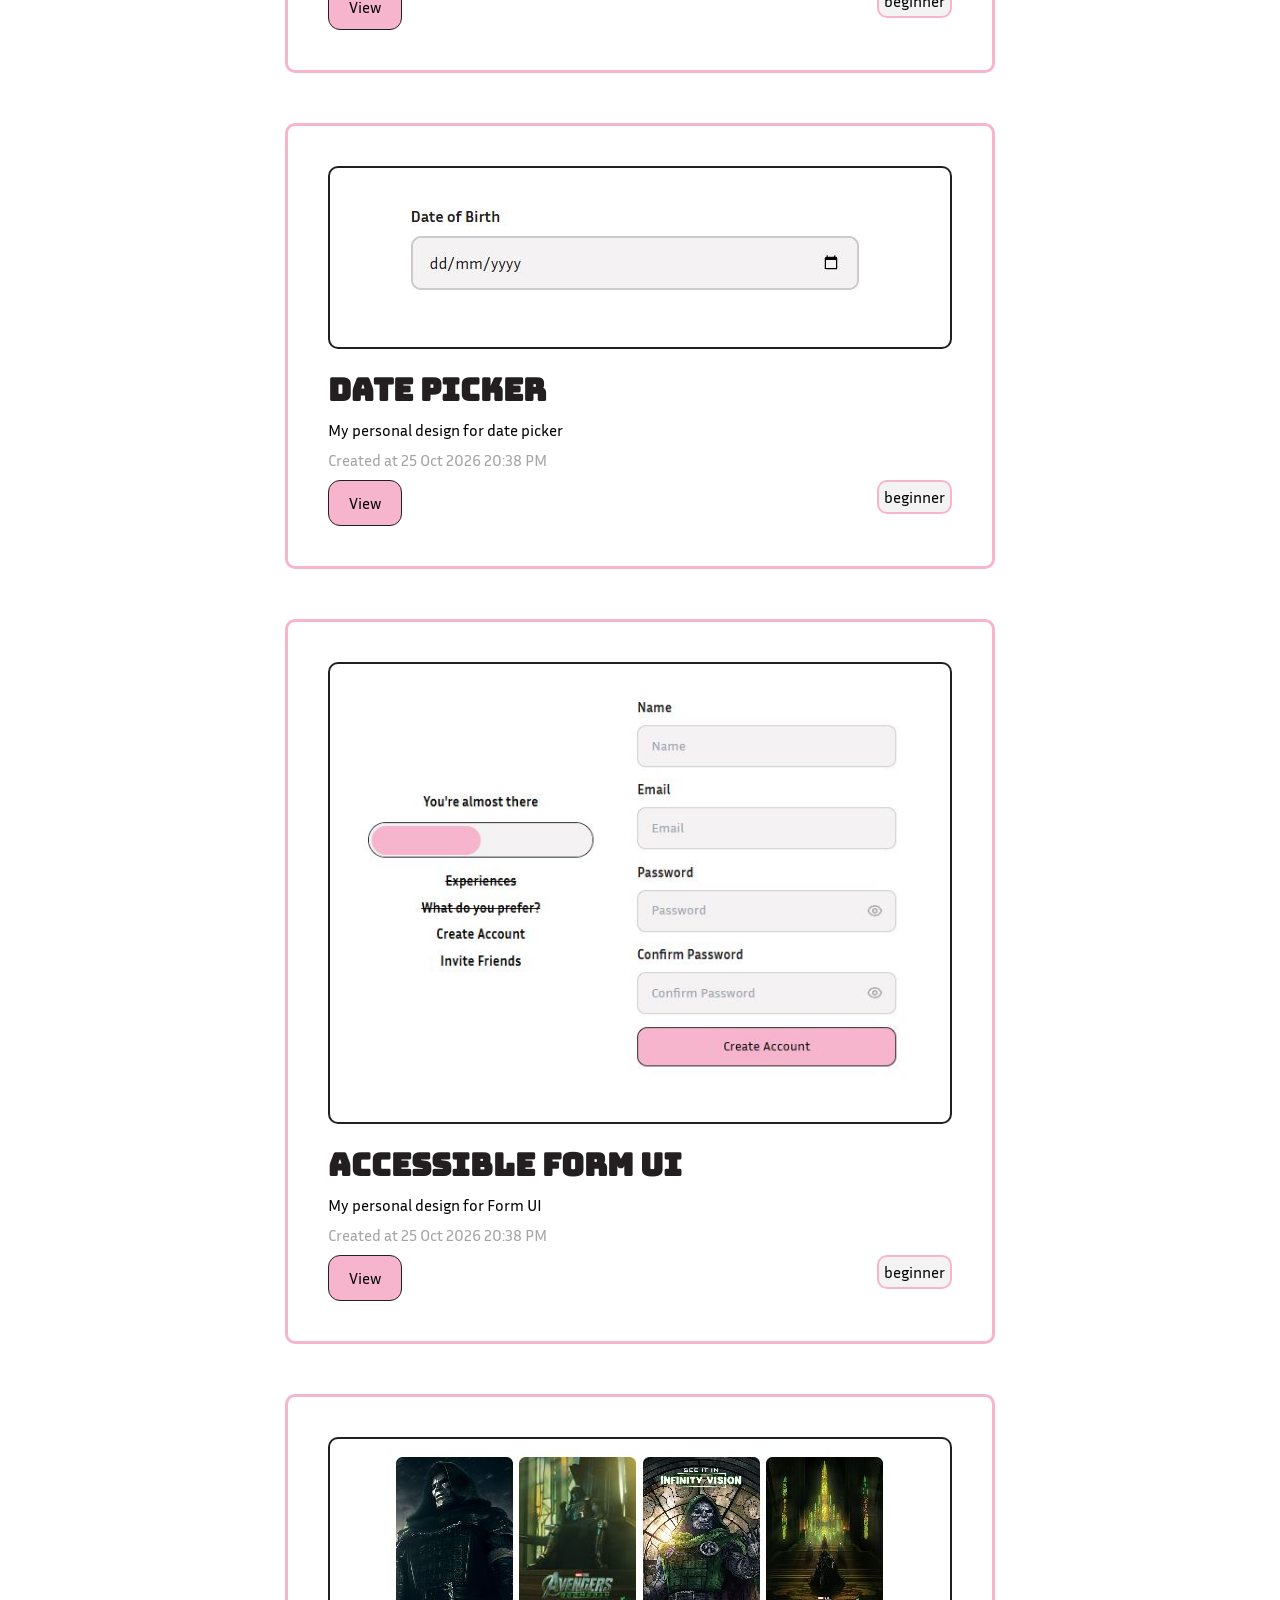
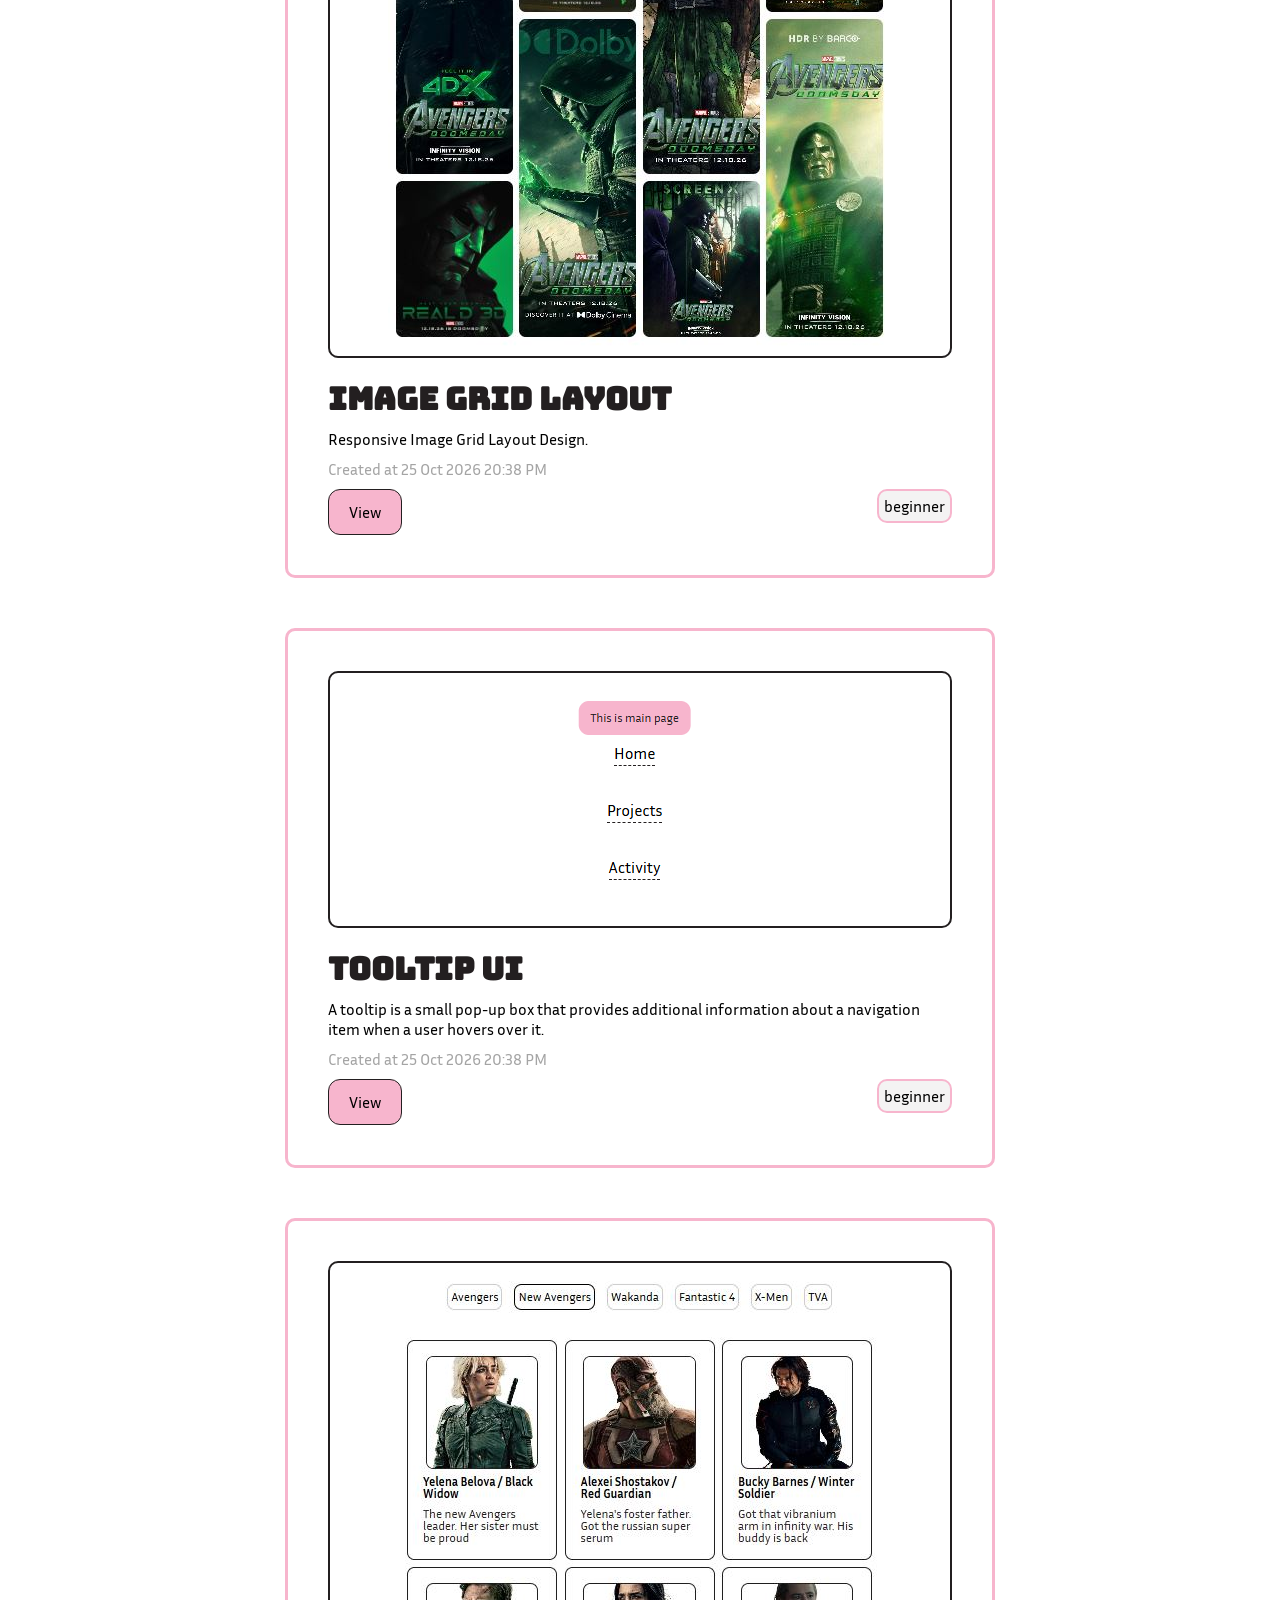
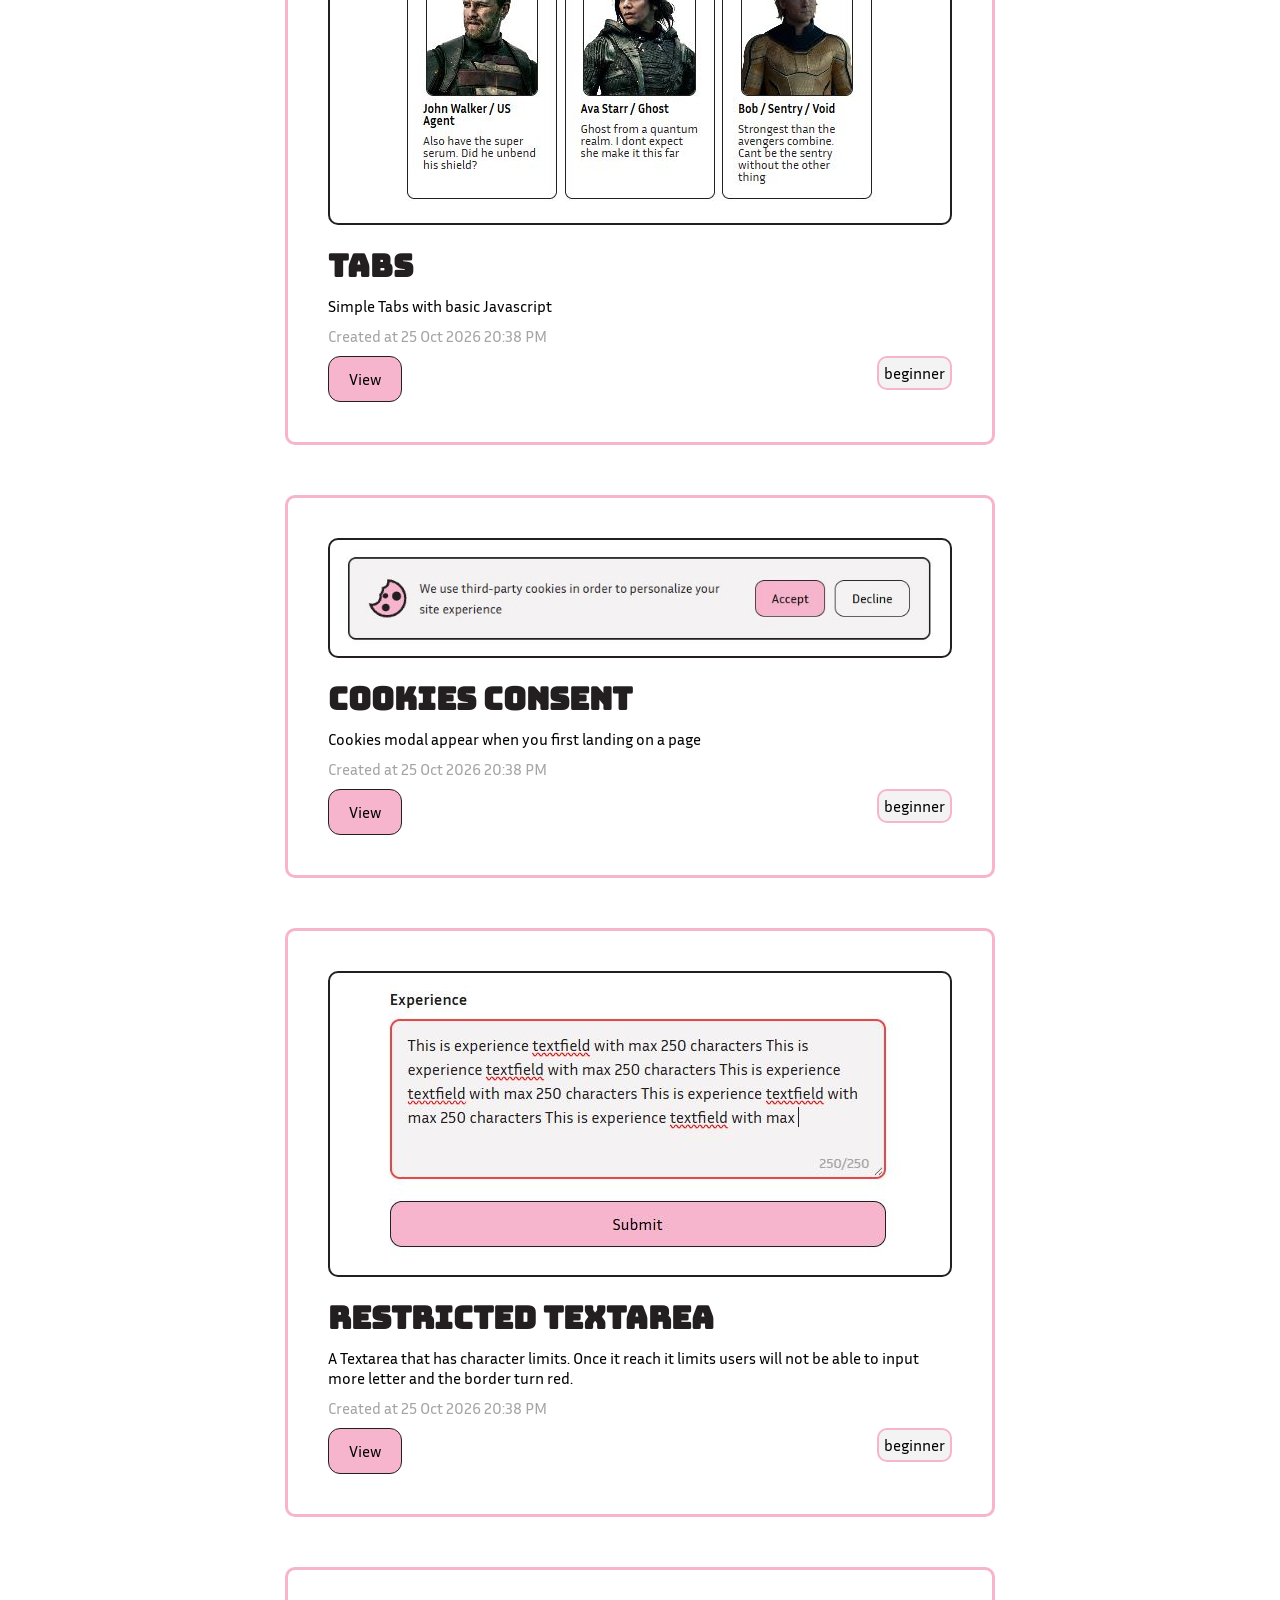
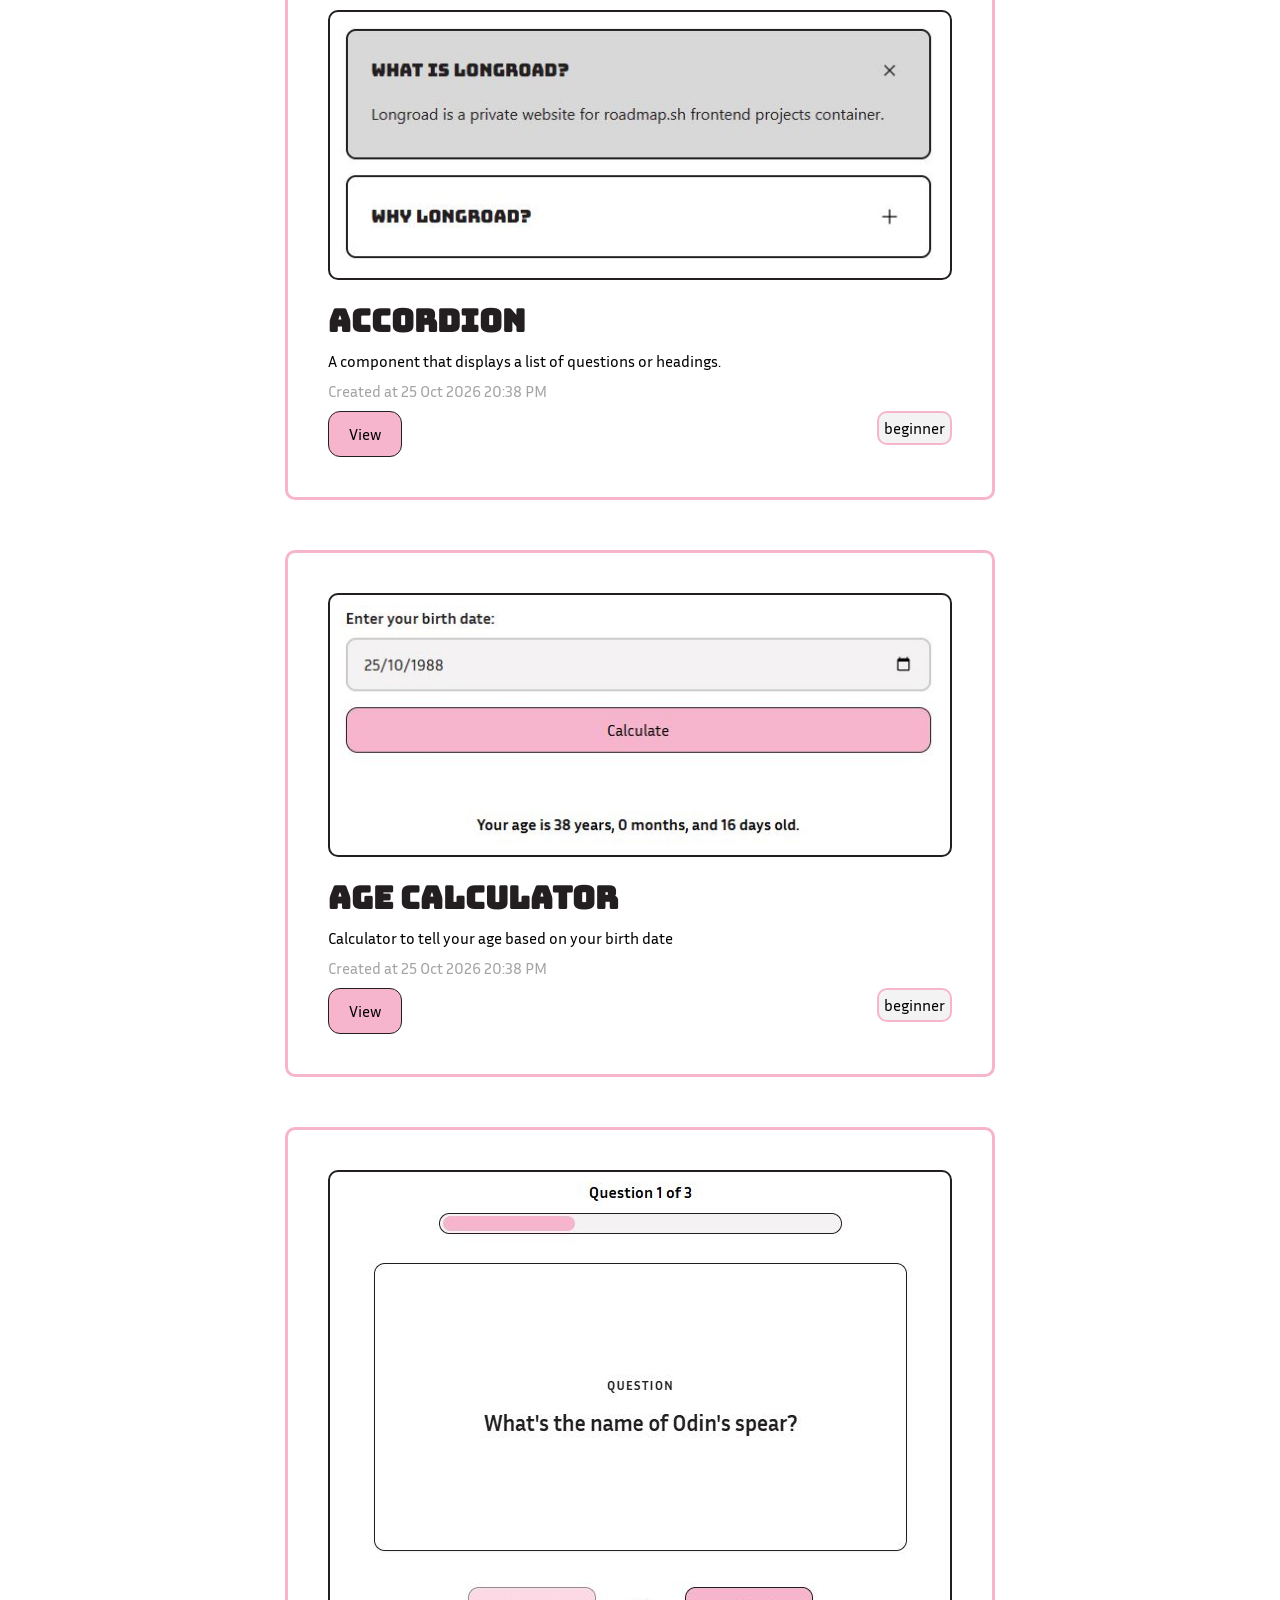
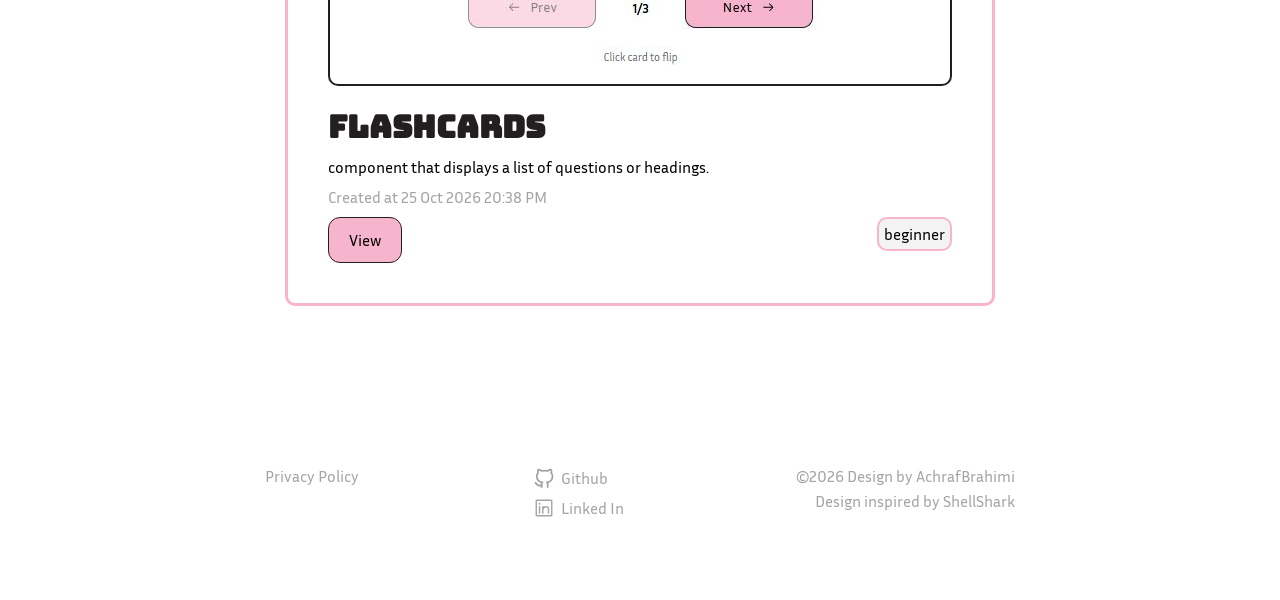
==== commit 2cc57193: "add flashcard article in home" ====
--- a/index.html
+++ b/index.html
@@ -357,6 +357,26 @@
               </div>
             </div>
           </article>
+          <article class="projects-card">
+            <div class="projects-card-img-container">
+              <img src="img/flashcard.JPG" alt="Flashcards" />
+            </div>
+            <div class="projects-card-desc">
+              <div class="projects-card-desc-title bungee">
+                <h2>FLASHCARDS</h2>
+              </div>
+              <div class="projects-card-desc-body inria">
+                <p>component that displays a list of questions or headings.</p>
+              </div>
+              <div class="projects-card-desc-createdate inria">
+                <span>Created at 25 Oct 2026 20:38 PM</span>
+              </div>
+              <div class="projects-card-desc-button inria">
+                <button class="btn btn-primary" id="projects-btn-view" onclick="flashcardsPage()">View</button>
+                <span class="tag tag-primary">beginner</span>
+              </div>
+            </div>
+          </article>
         </section>
       </div>
     </main>
@@ -607,6 +627,10 @@
       function agecalcPage() {
         window.location.href = "/projects/11_AGE_CALCULATOR/age_calculator.html";
       }
+
+      function flashcardsPage() {
+        window.location.href = "/projects/12_FLASH_CARDS/flash_cards.html";
+      }
     </script>
   </body>
 </html>
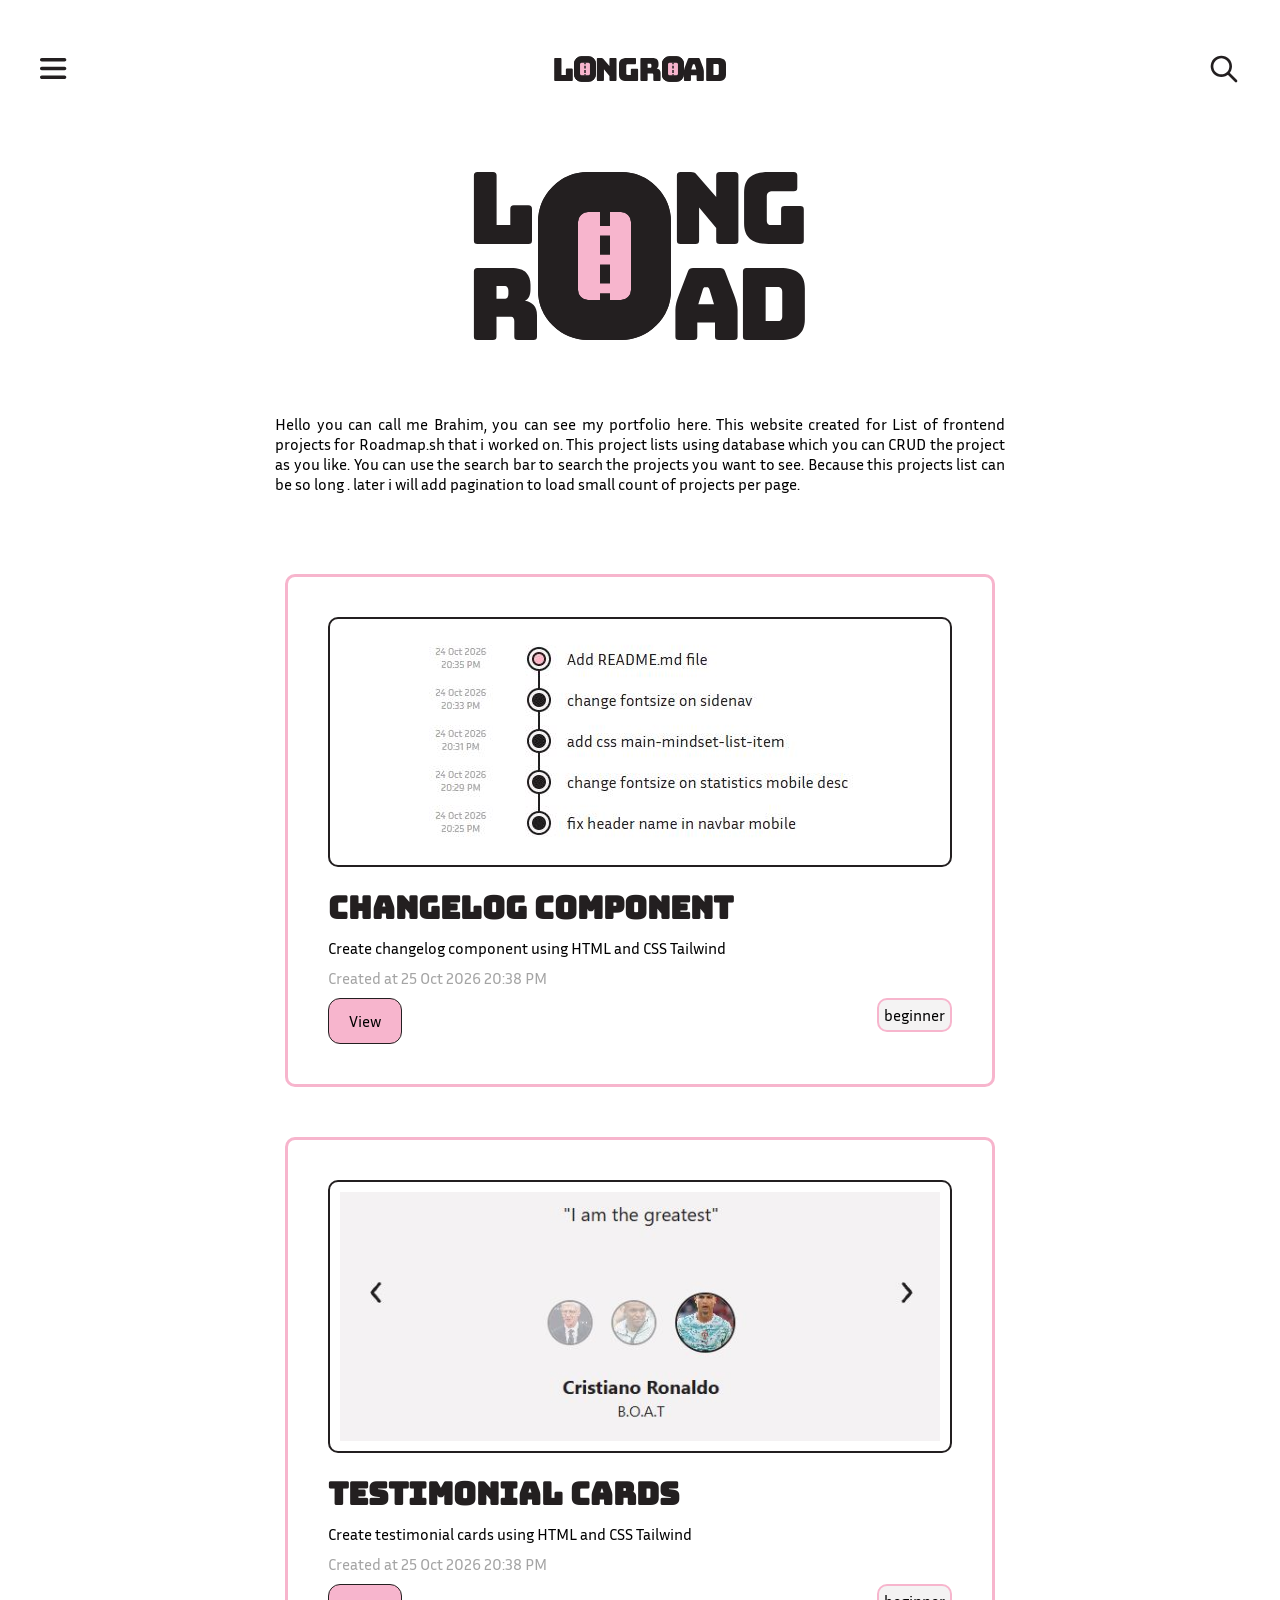
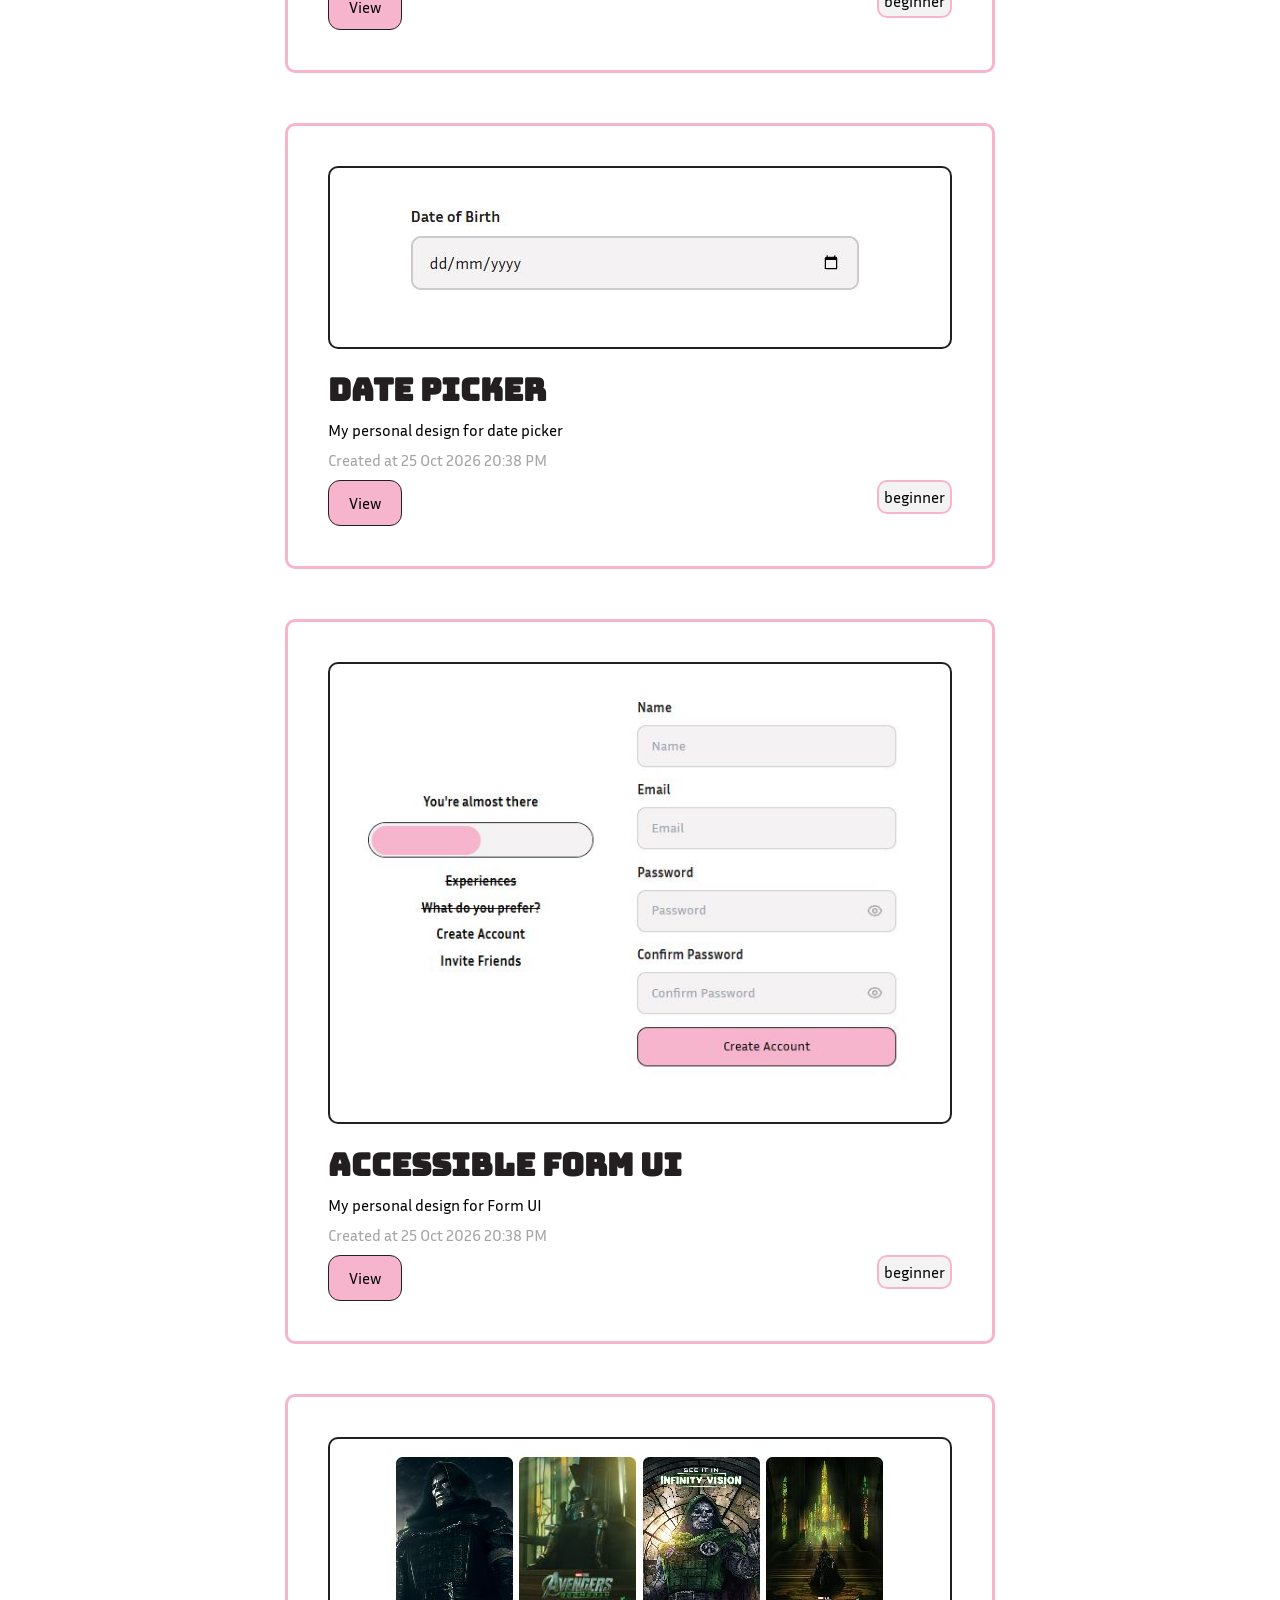
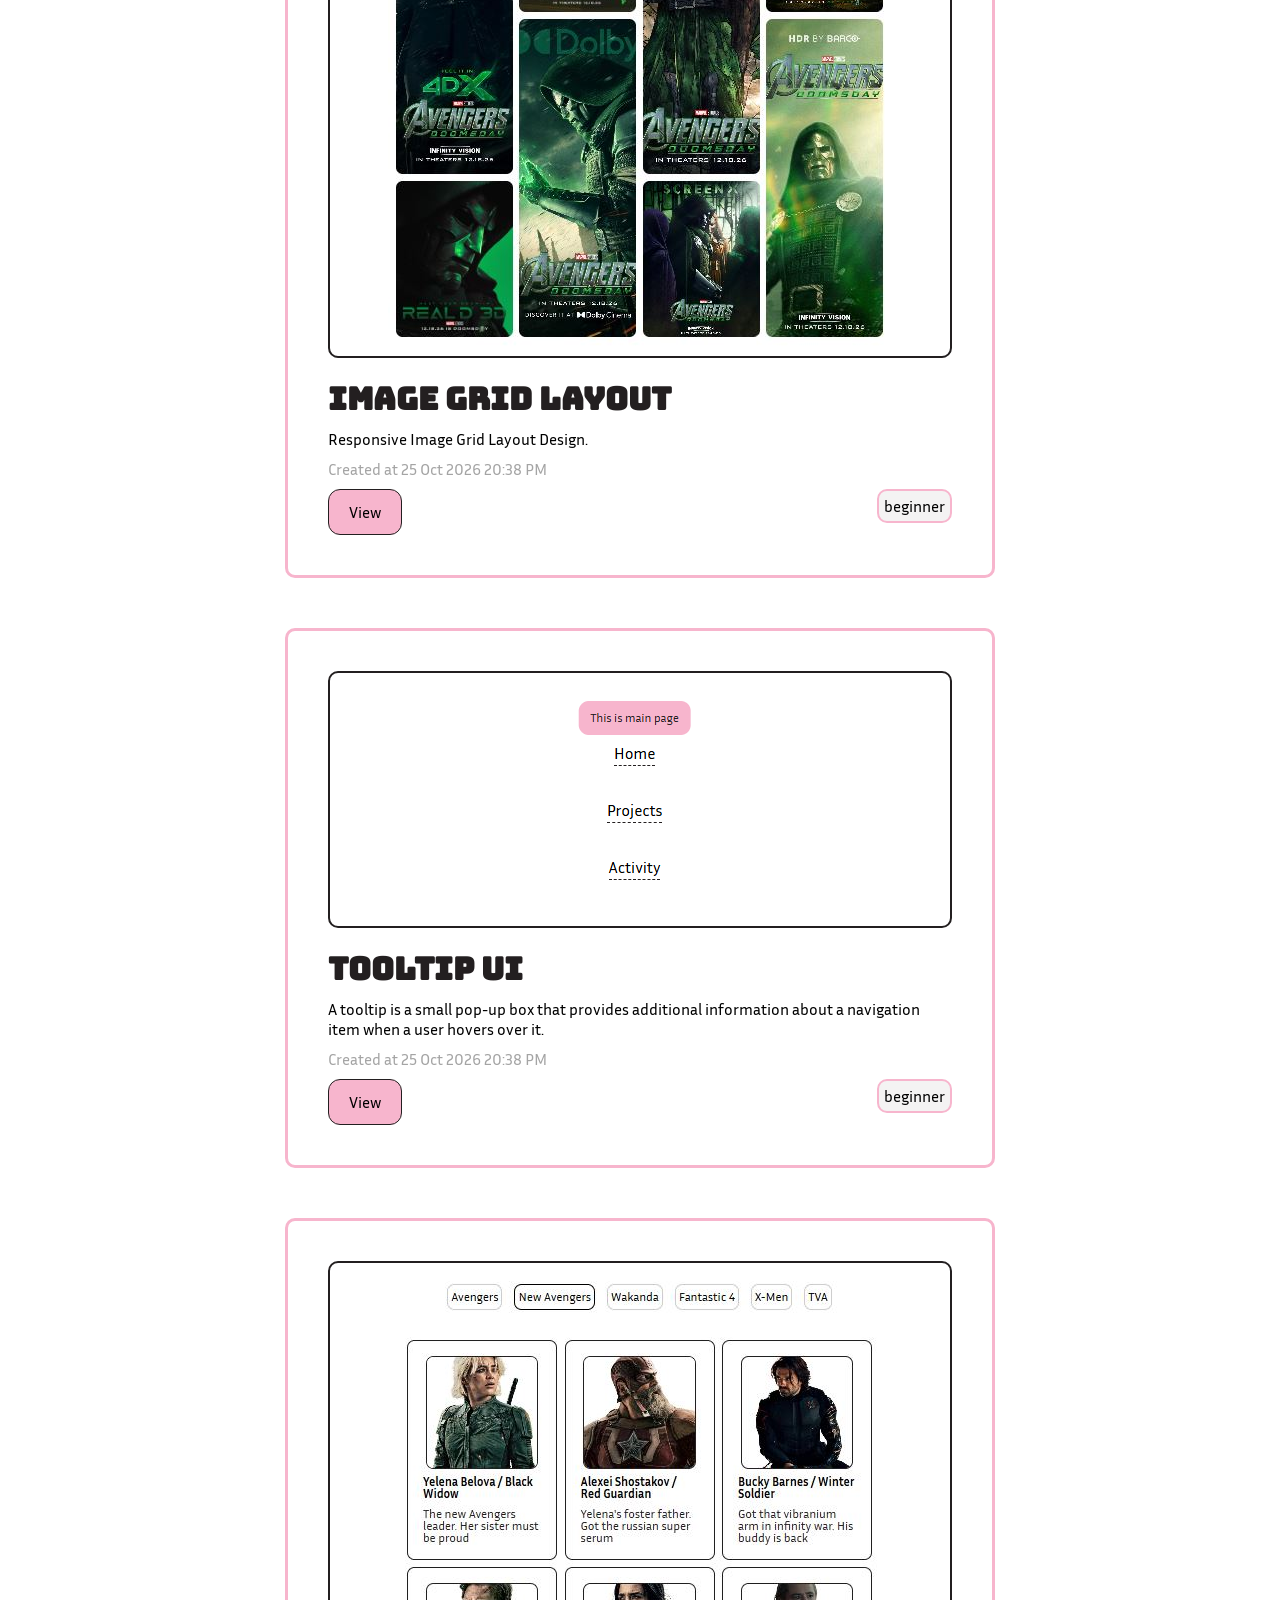
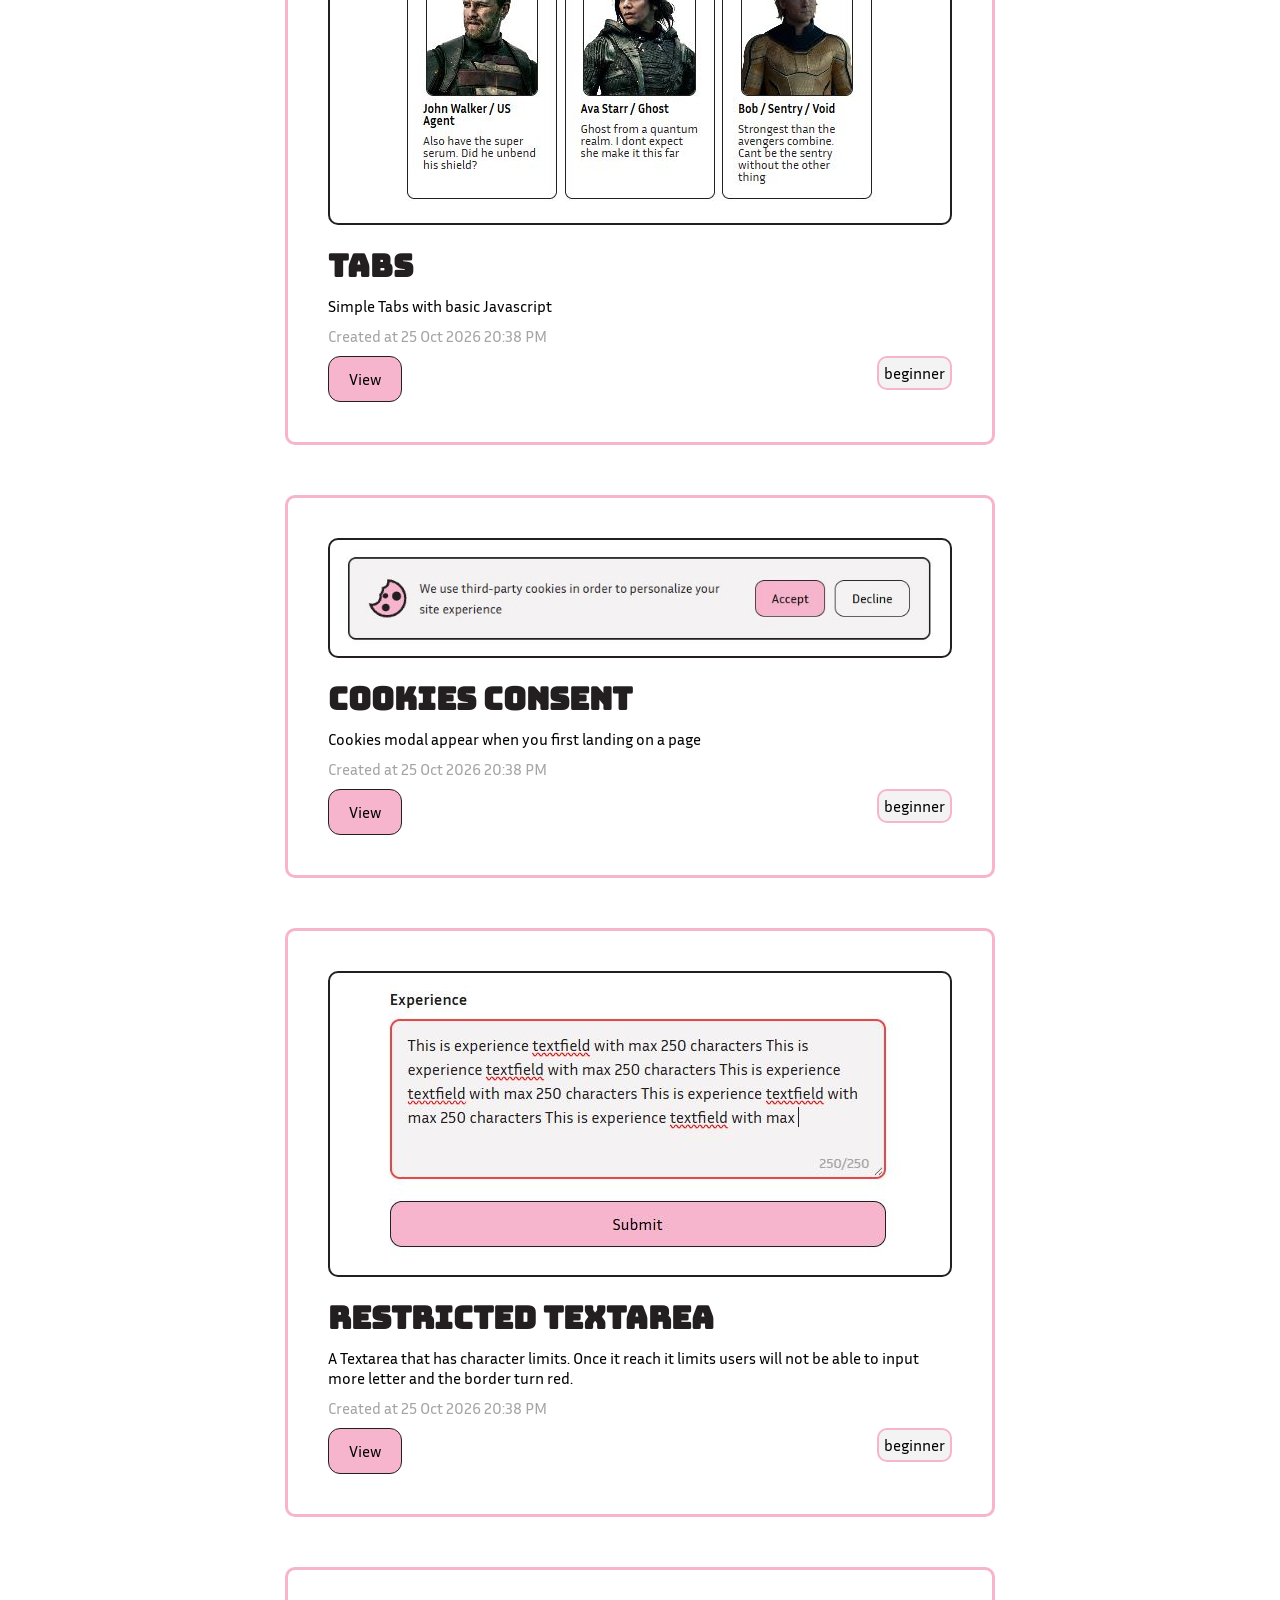
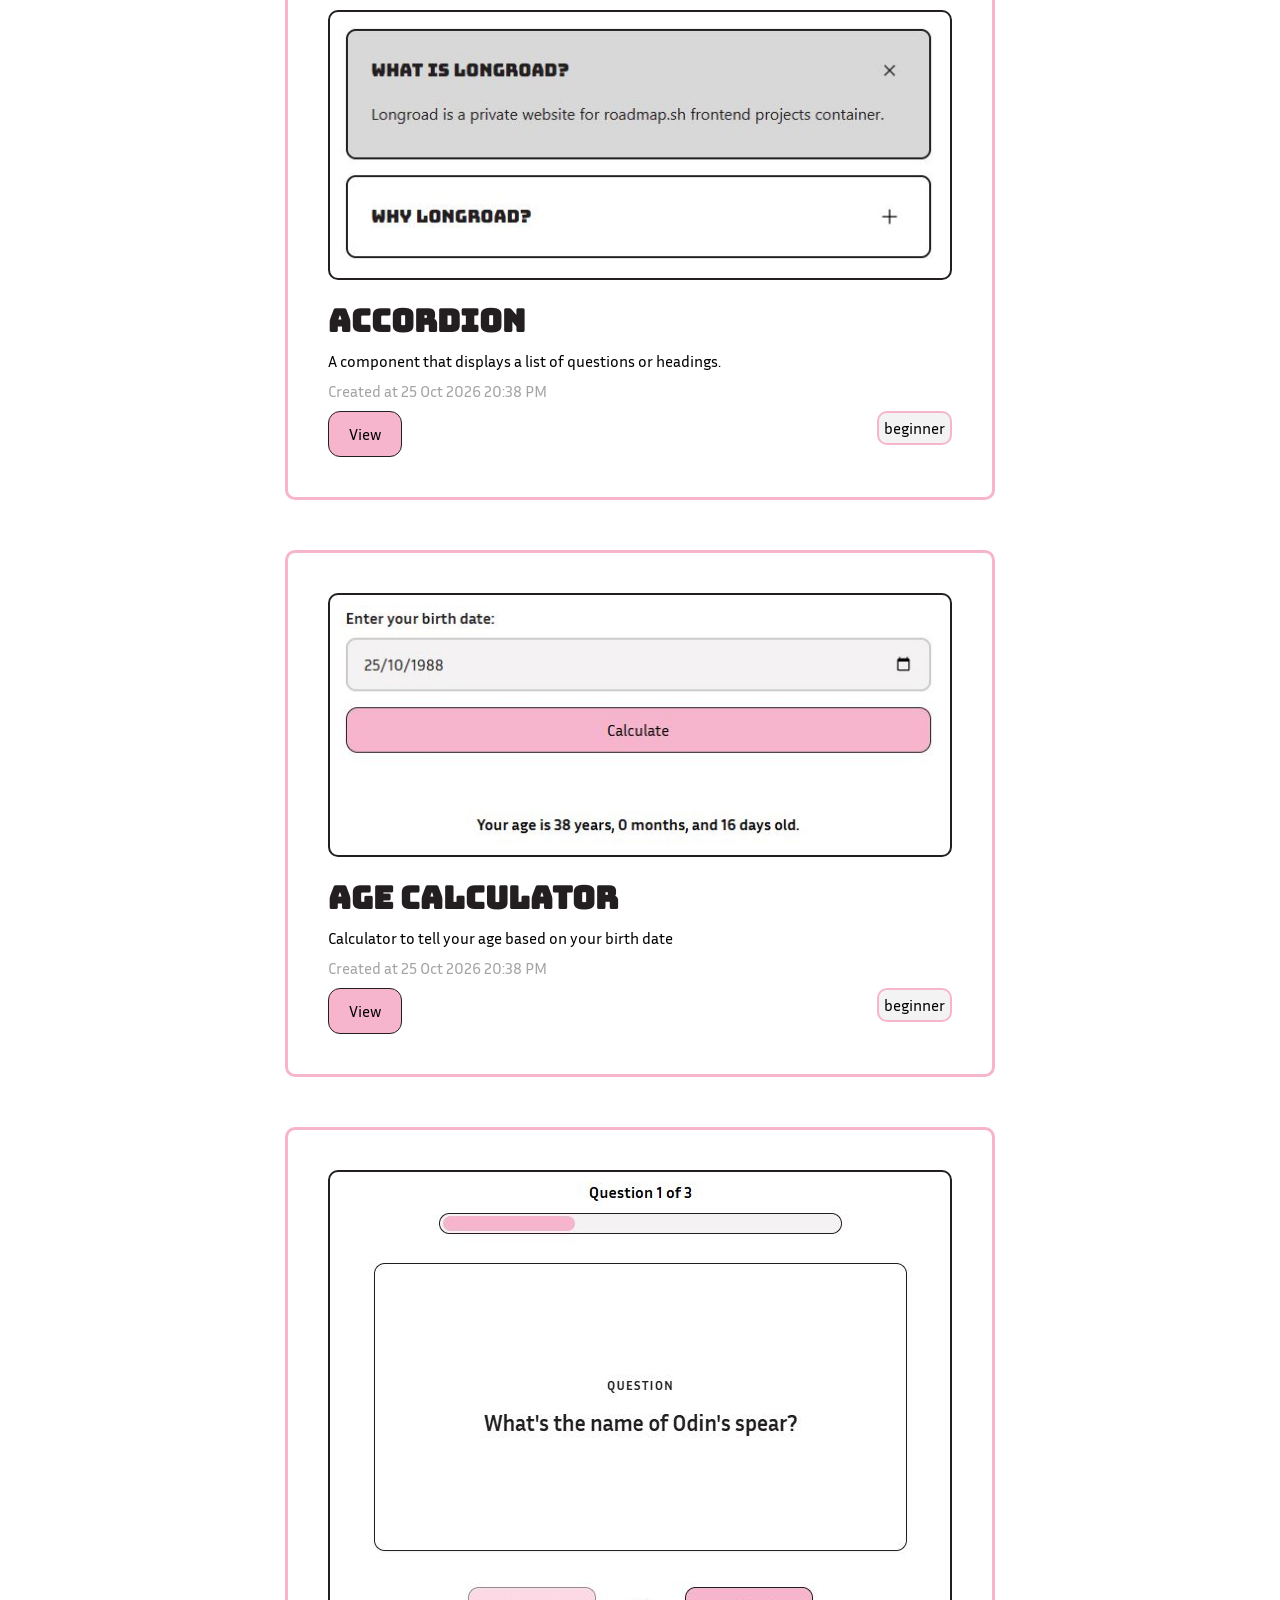
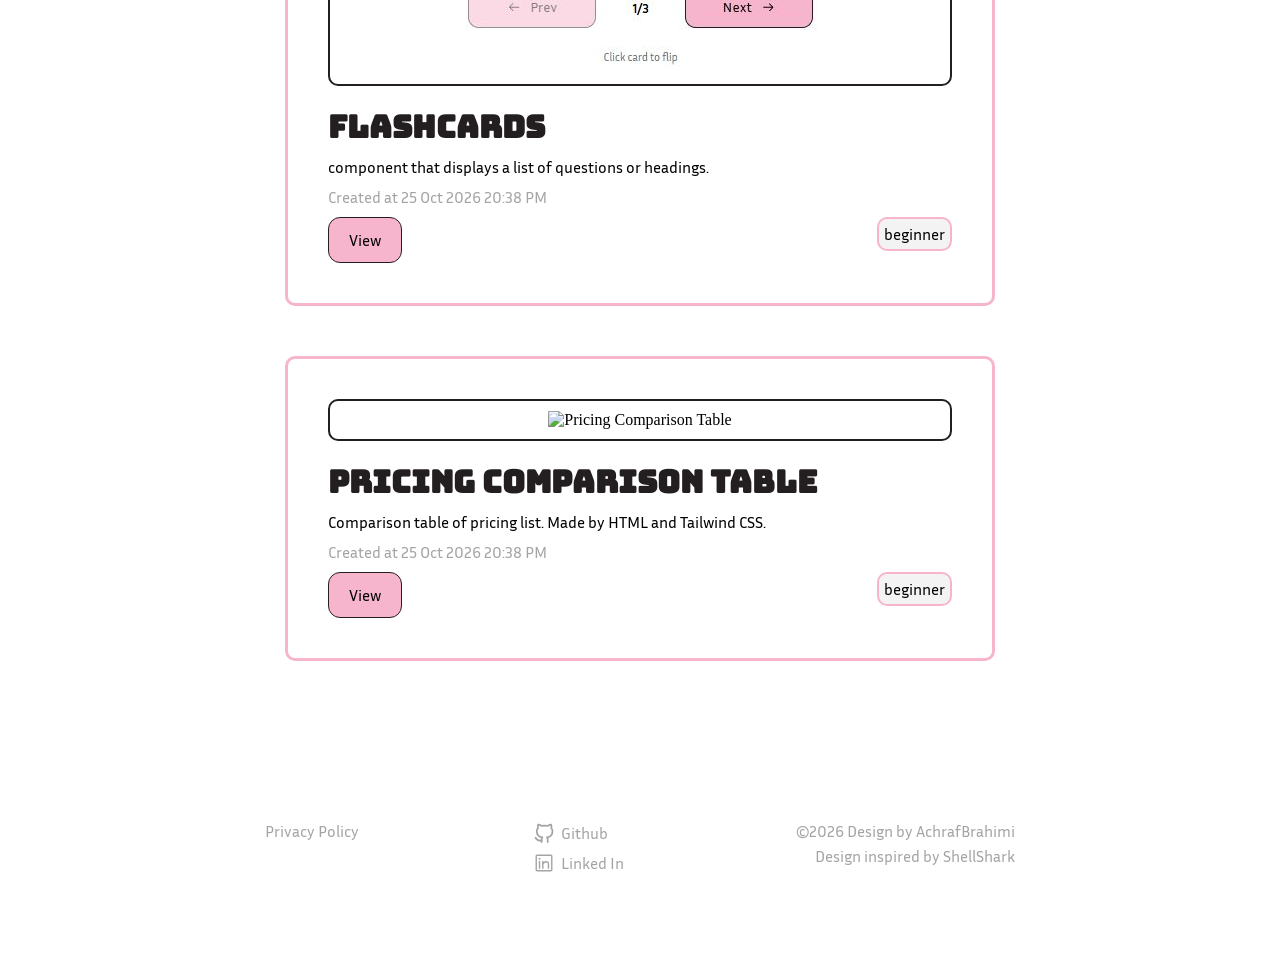
==== commit d016fddc: "comparison table page setup" ====
--- a/index.html
+++ b/index.html
@@ -377,6 +377,26 @@
               </div>
             </div>
           </article>
+          <article class="projects-card">
+            <div class="projects-card-img-container">
+              <img src="#" alt="Pricing Comparison Table" />
+            </div>
+            <div class="projects-card-desc">
+              <div class="projects-card-desc-title bungee">
+                <h2>PRICING COMPARISON TABLE</h2>
+              </div>
+              <div class="projects-card-desc-body inria">
+                <p>Comparison table of pricing list. Made by HTML and Tailwind CSS.</p>
+              </div>
+              <div class="projects-card-desc-createdate inria">
+                <span>Created at 25 Oct 2026 20:38 PM</span>
+              </div>
+              <div class="projects-card-desc-button inria">
+                <button class="btn btn-primary" id="projects-btn-view" onclick="pricingcomparisontablePage()">View</button>
+                <span class="tag tag-primary">beginner</span>
+              </div>
+            </div>
+          </article>
         </section>
       </div>
     </main>
@@ -631,6 +651,10 @@
       function flashcardsPage() {
         window.location.href = "/projects/12_FLASH_CARDS/flash_cards.html";
       }
+
+      function pricingcomparisontablePage() {
+        window.location.href = "/projects/13_PRICING_COMPARISON_TABLE/comparison_table.html";
+      }
     </script>
   </body>
 </html>
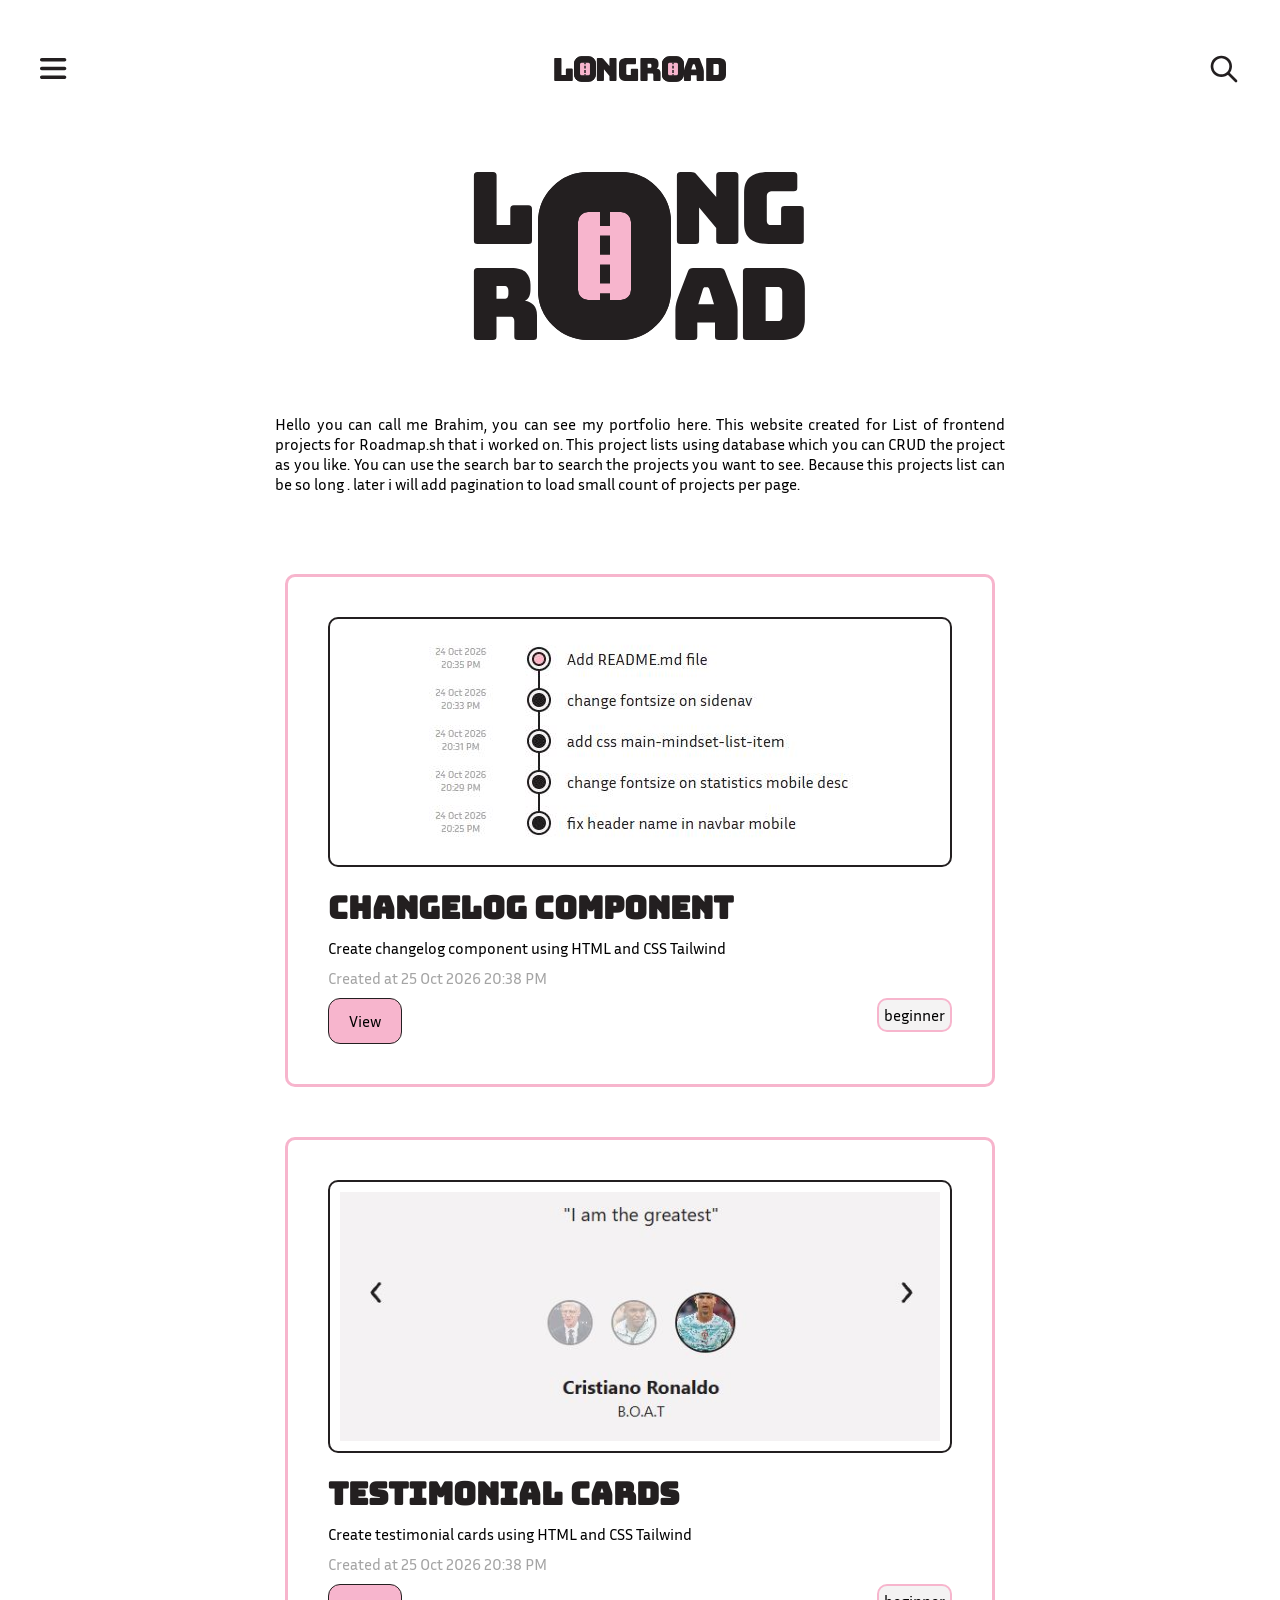
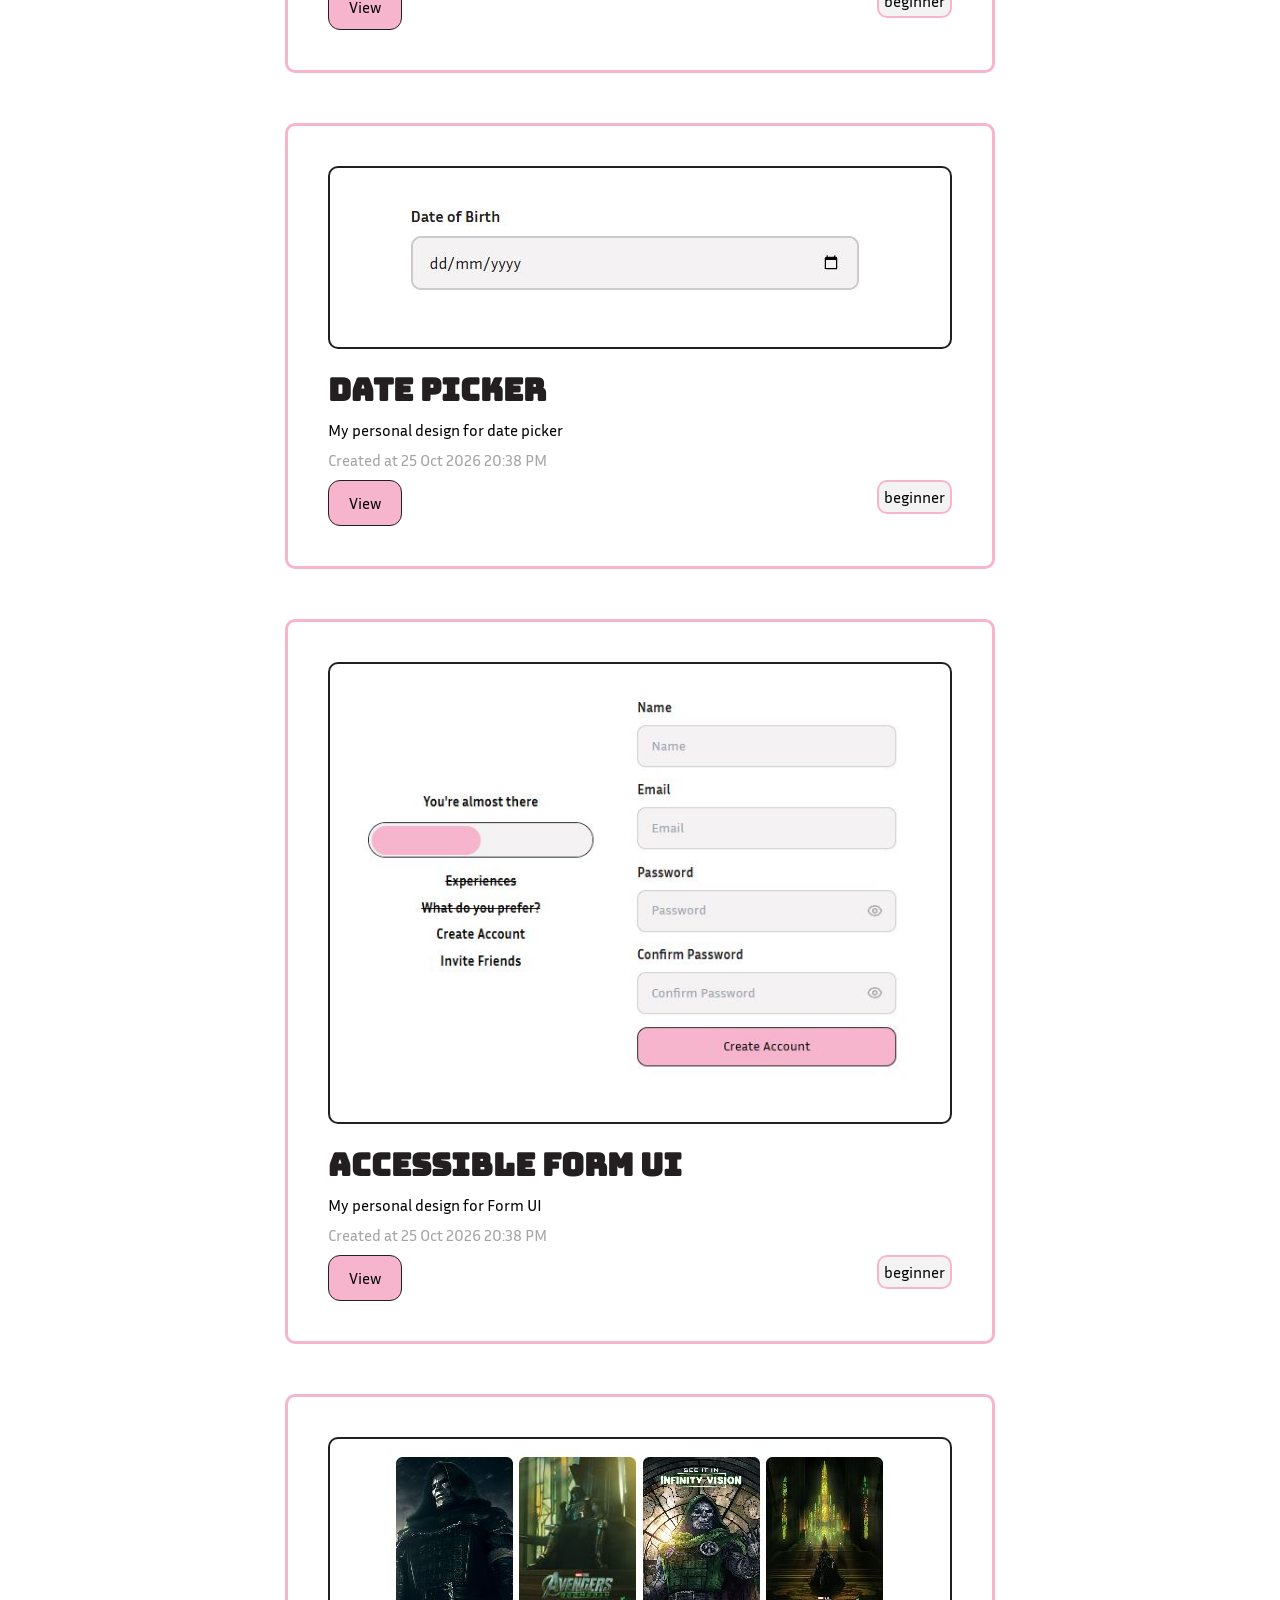
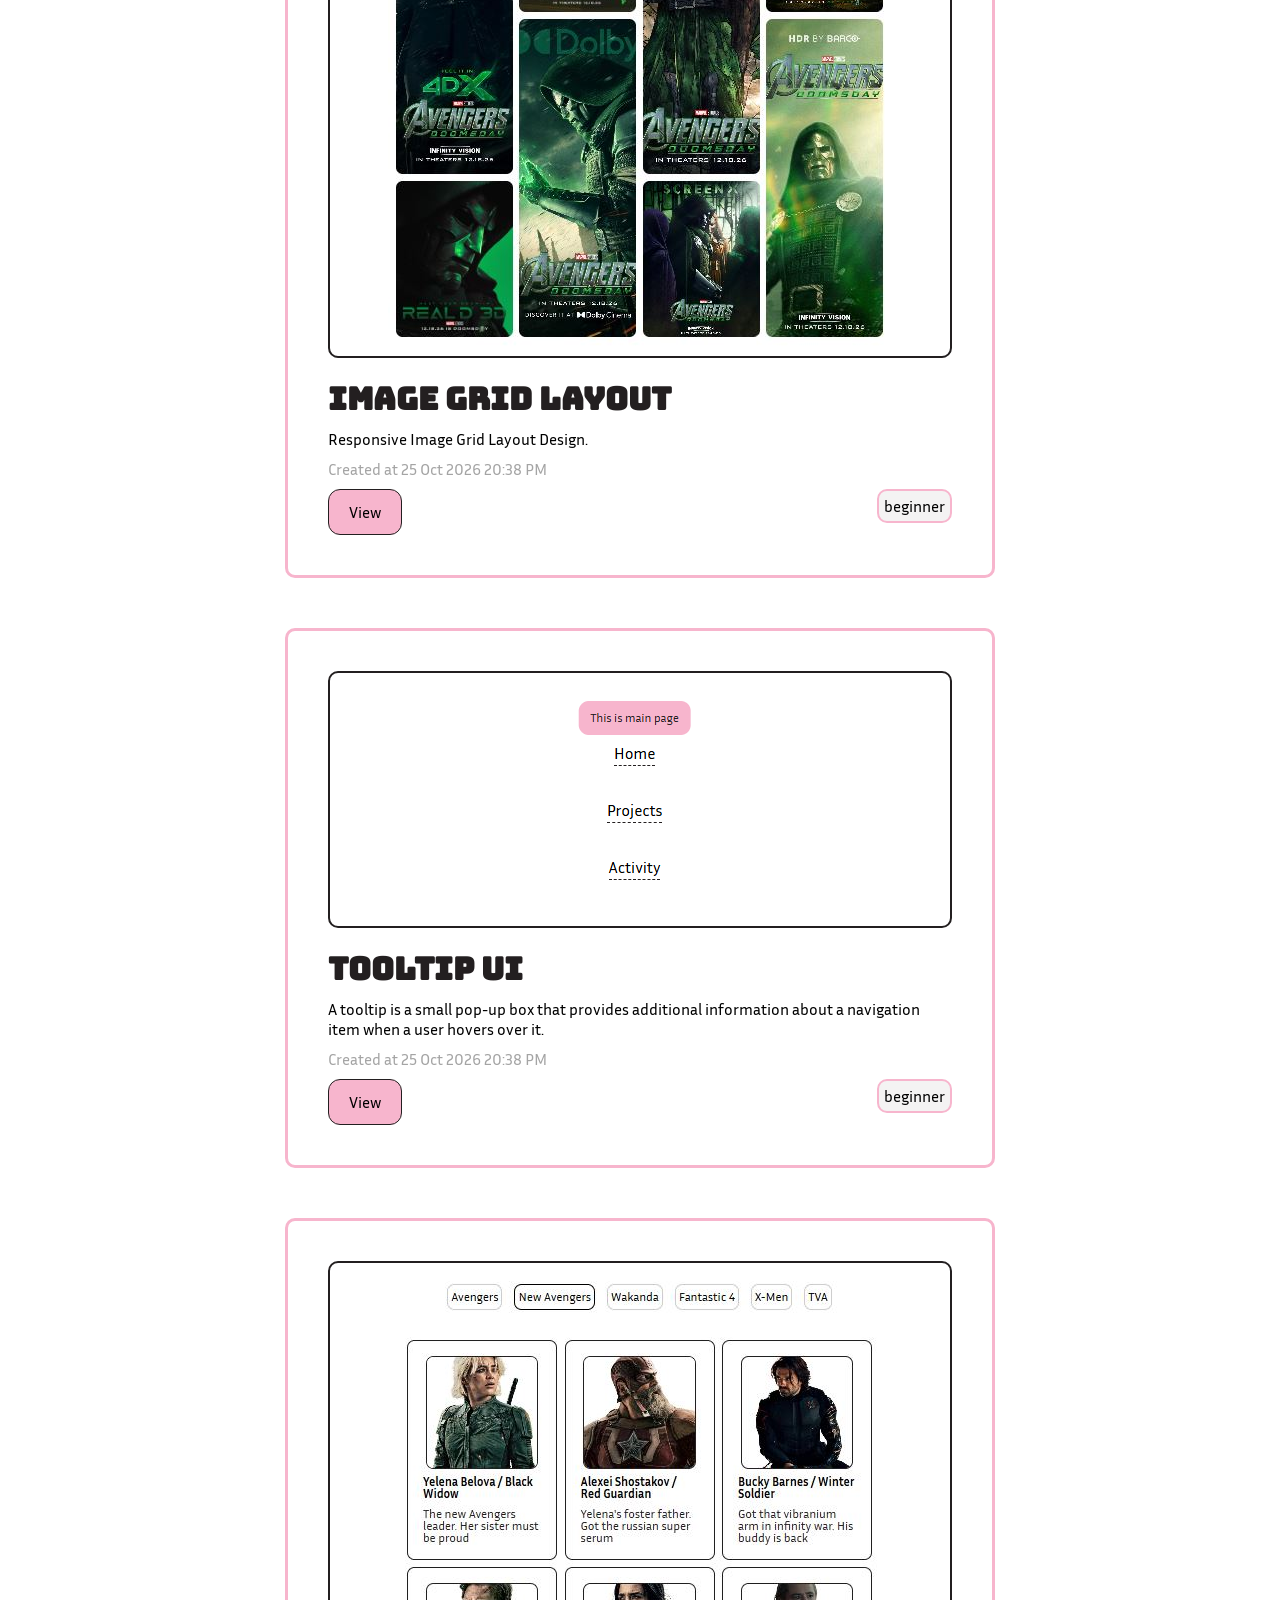
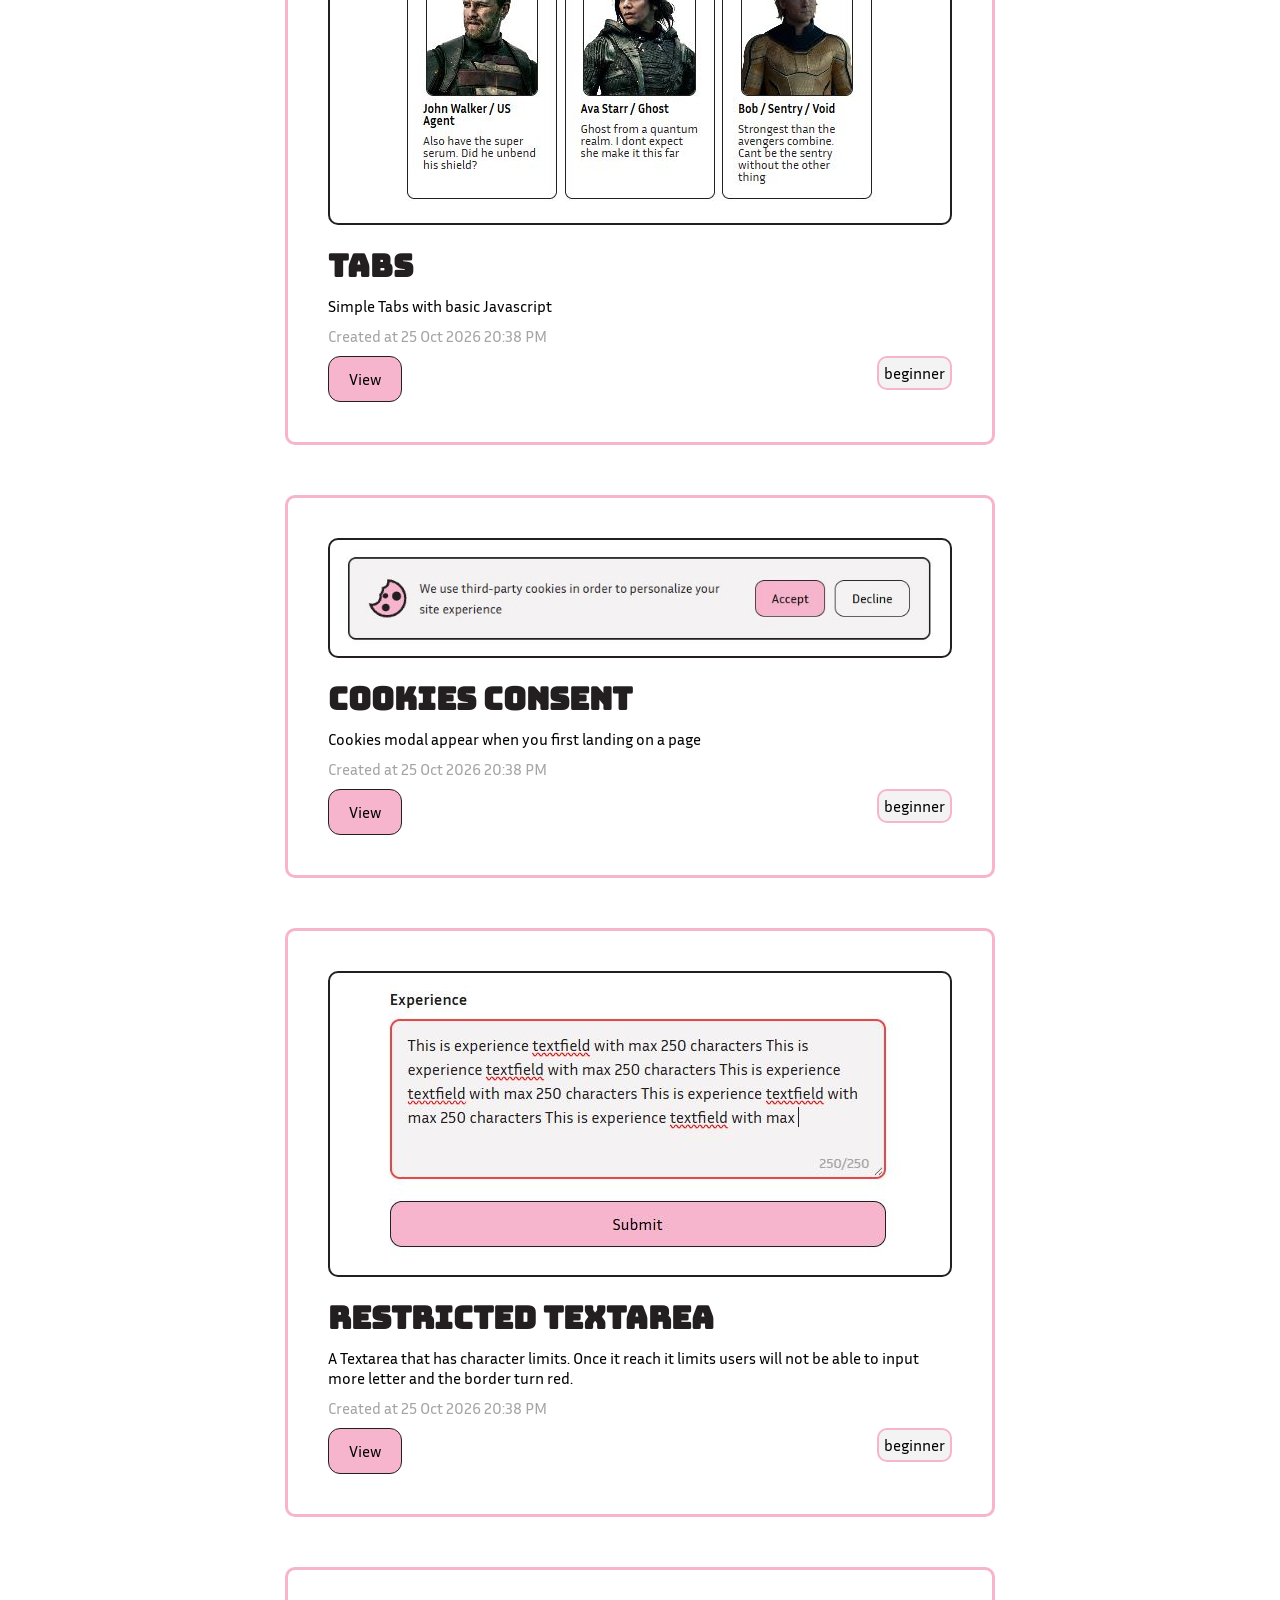
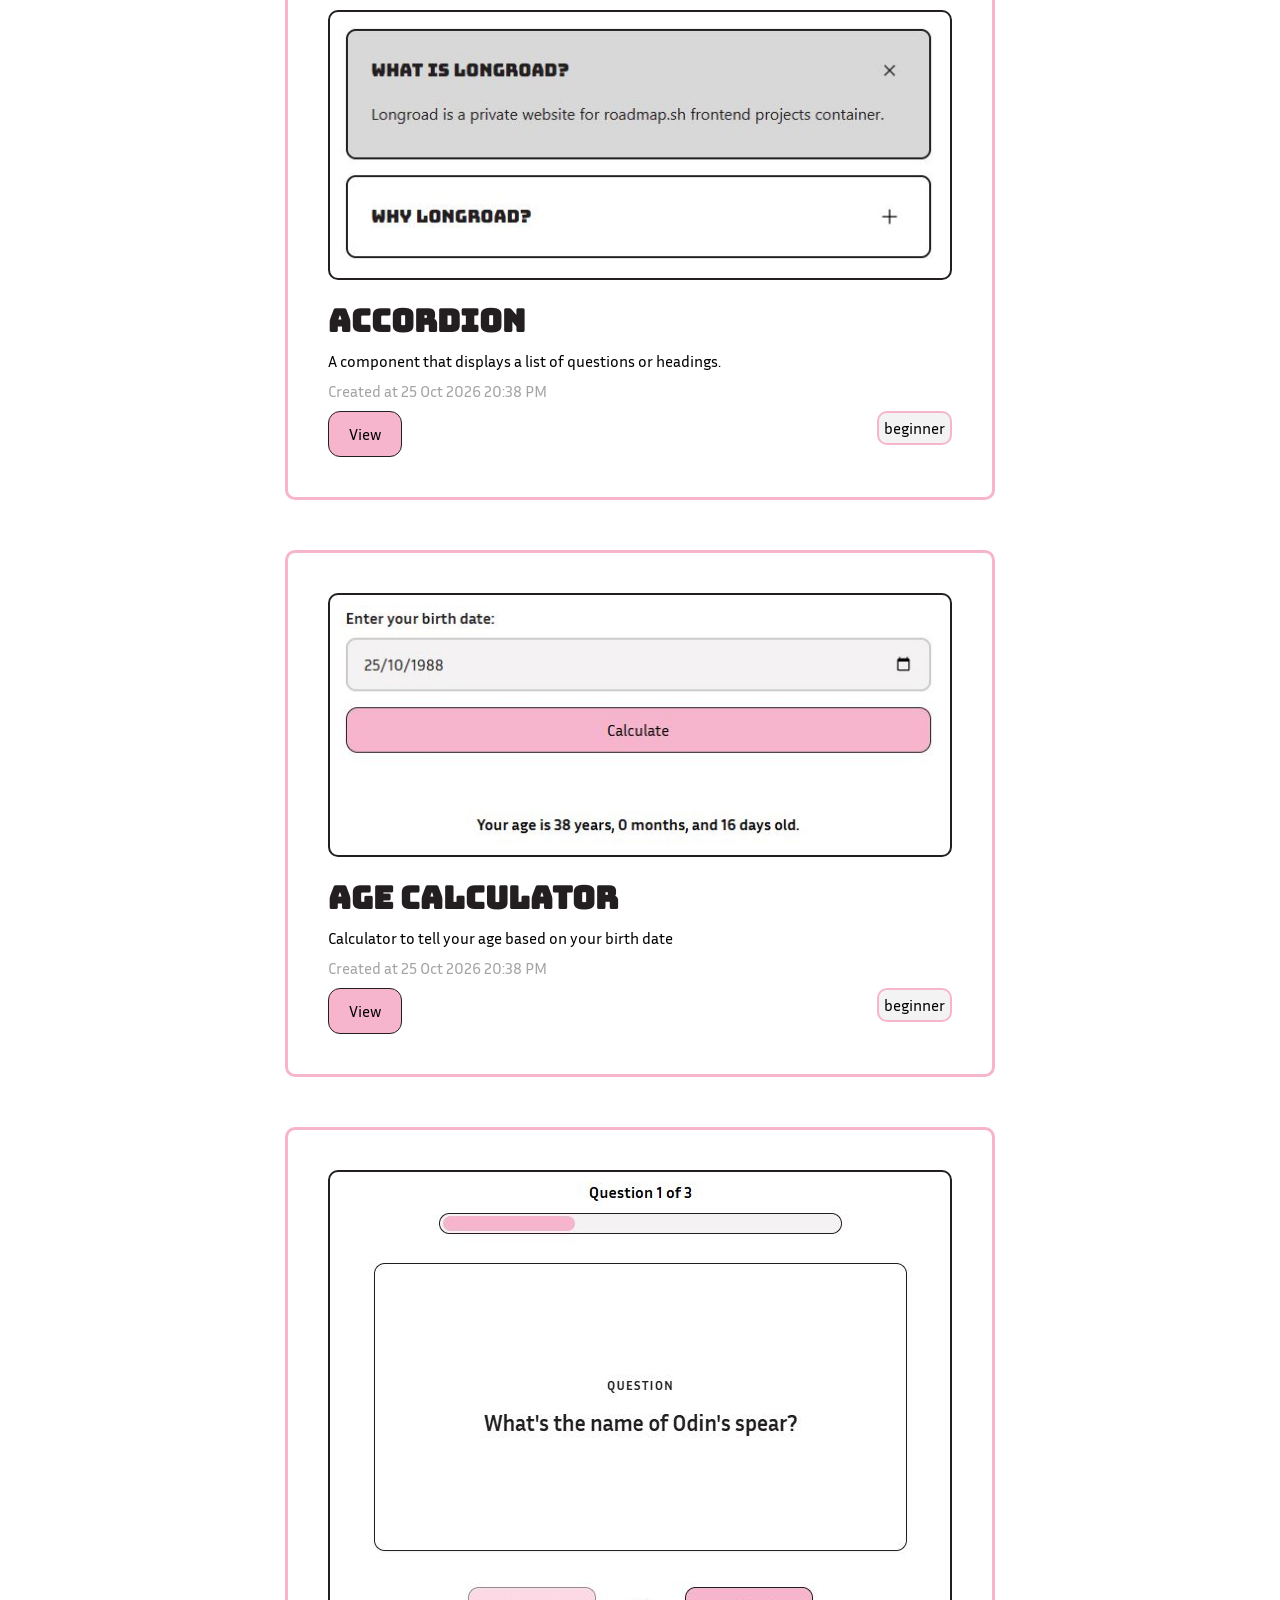
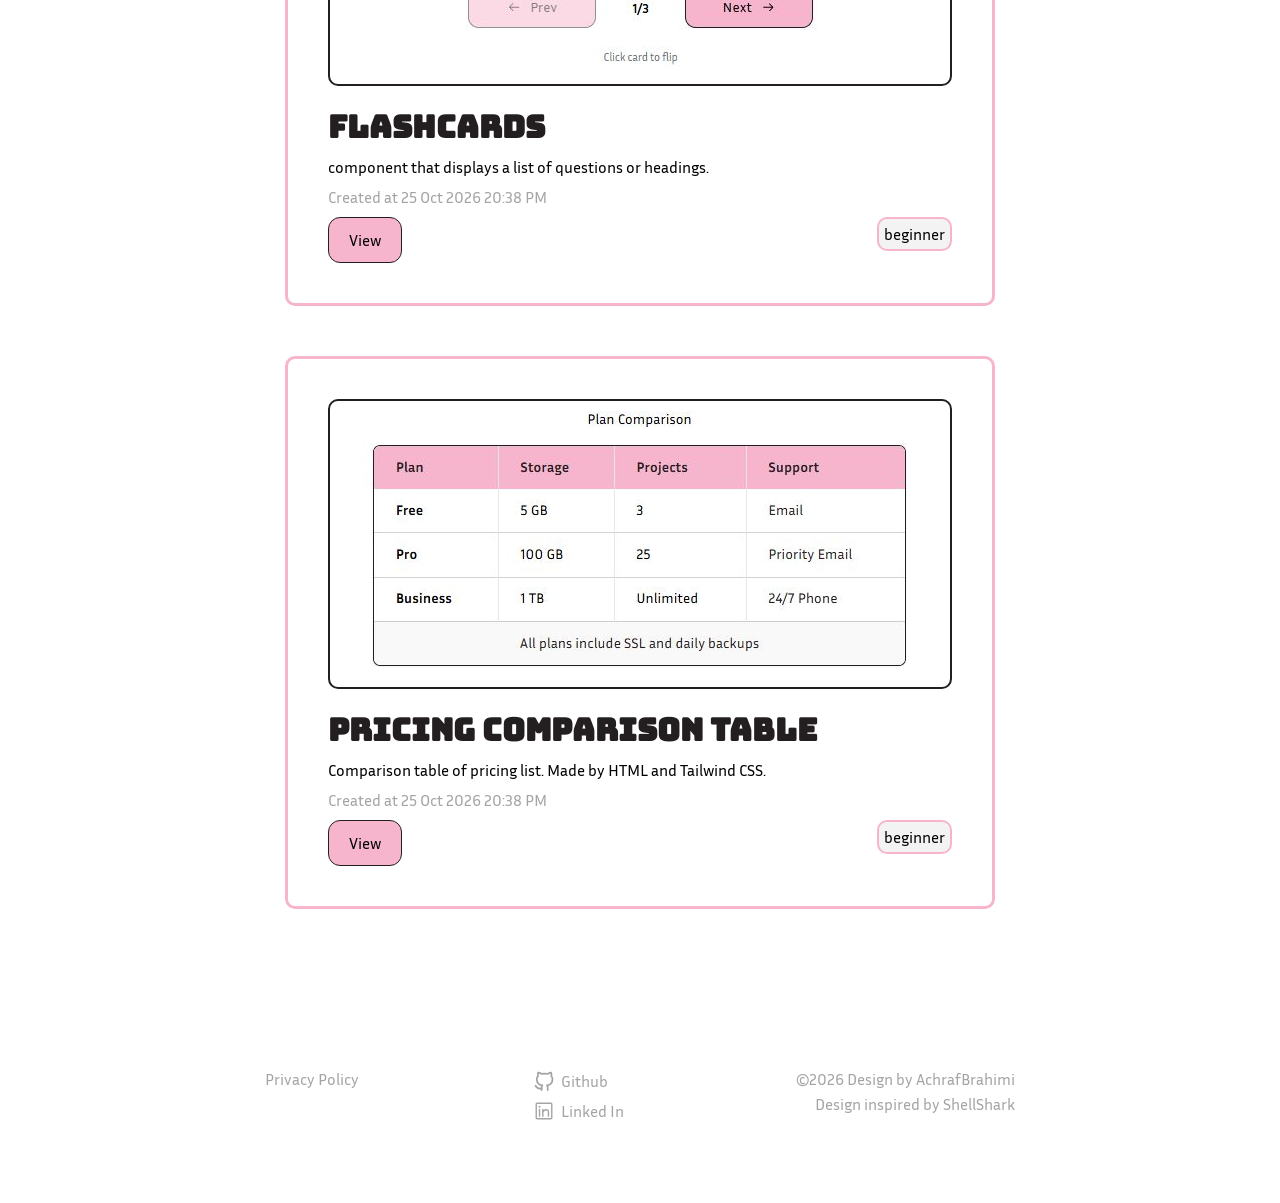
==== commit 7db8be22: "add scope col in thead, add preview img for pricing table" ====
--- a/index.html
+++ b/index.html
@@ -379,7 +379,7 @@
           </article>
           <article class="projects-card">
             <div class="projects-card-img-container">
-              <img src="#" alt="Pricing Comparison Table" />
+              <img src="img/pricing comparison.JPG" alt="Pricing Comparison Table" />
             </div>
             <div class="projects-card-desc">
               <div class="projects-card-desc-title bungee">
